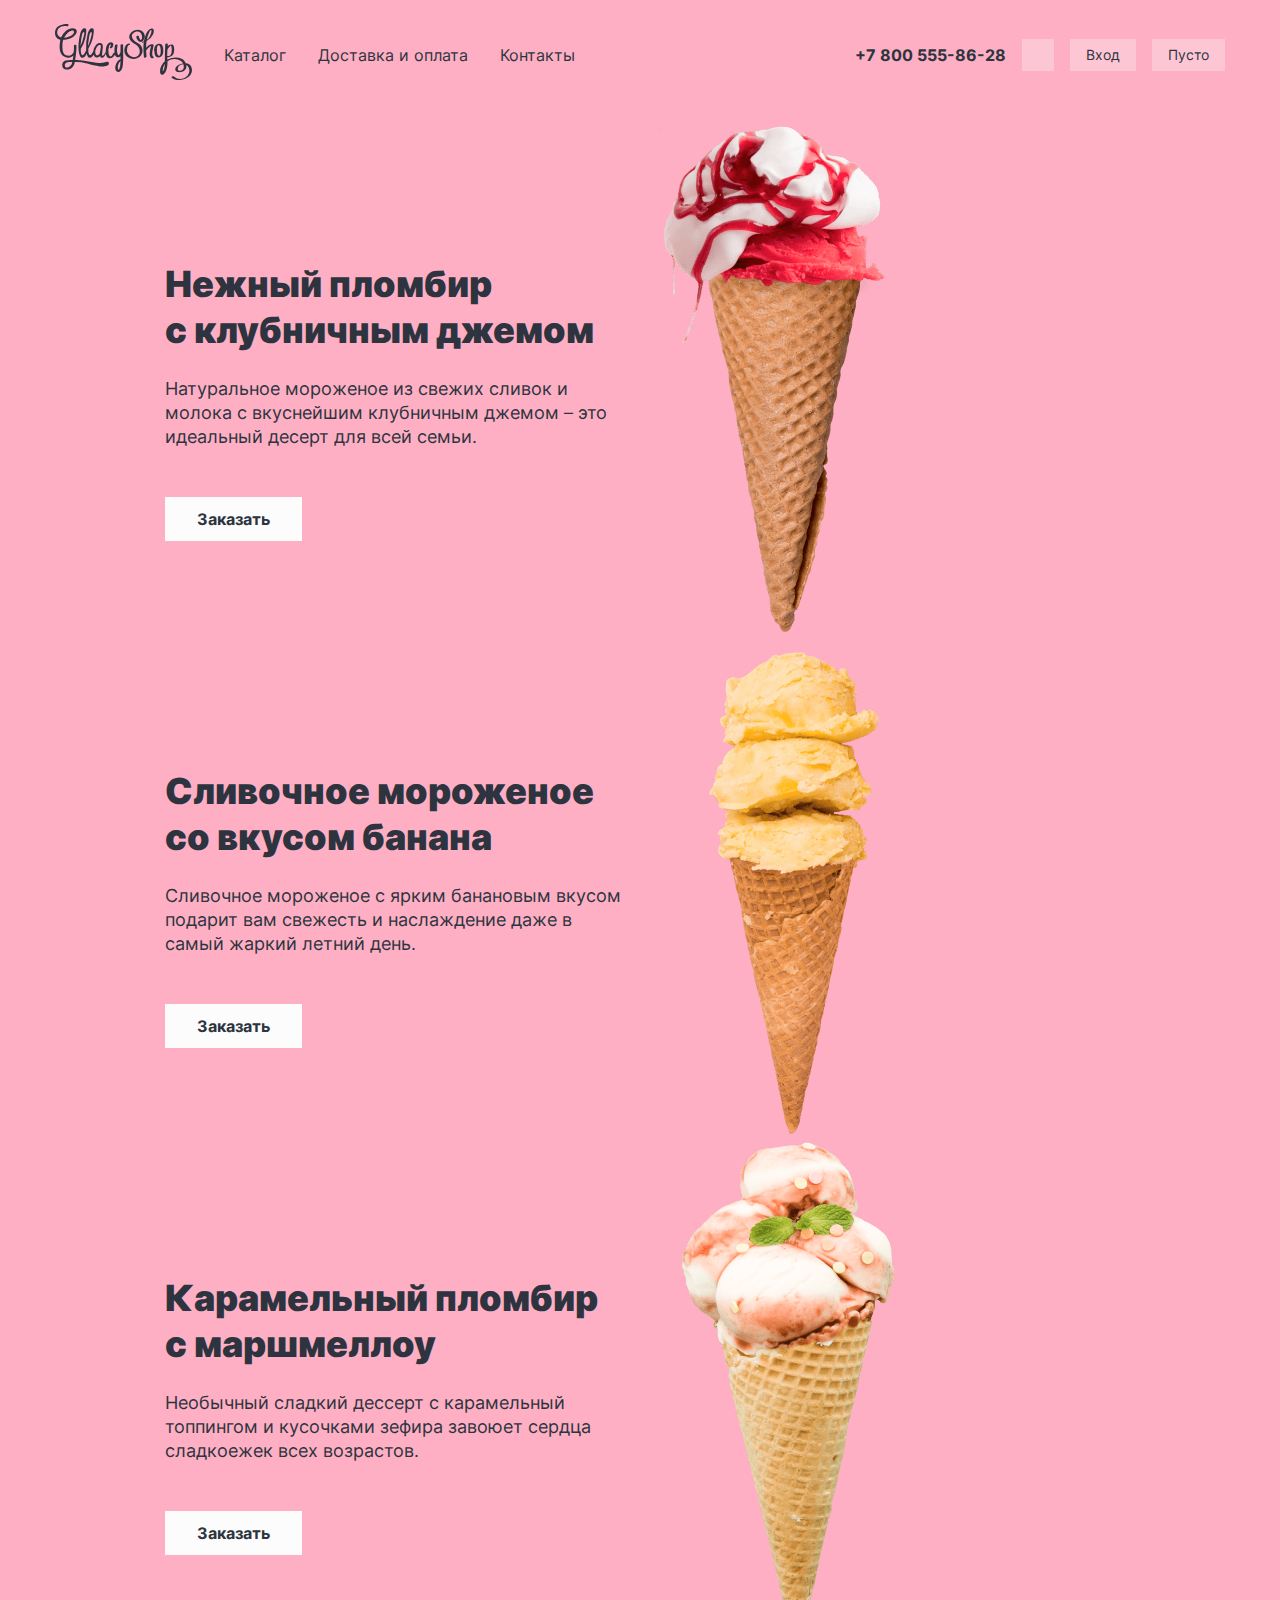
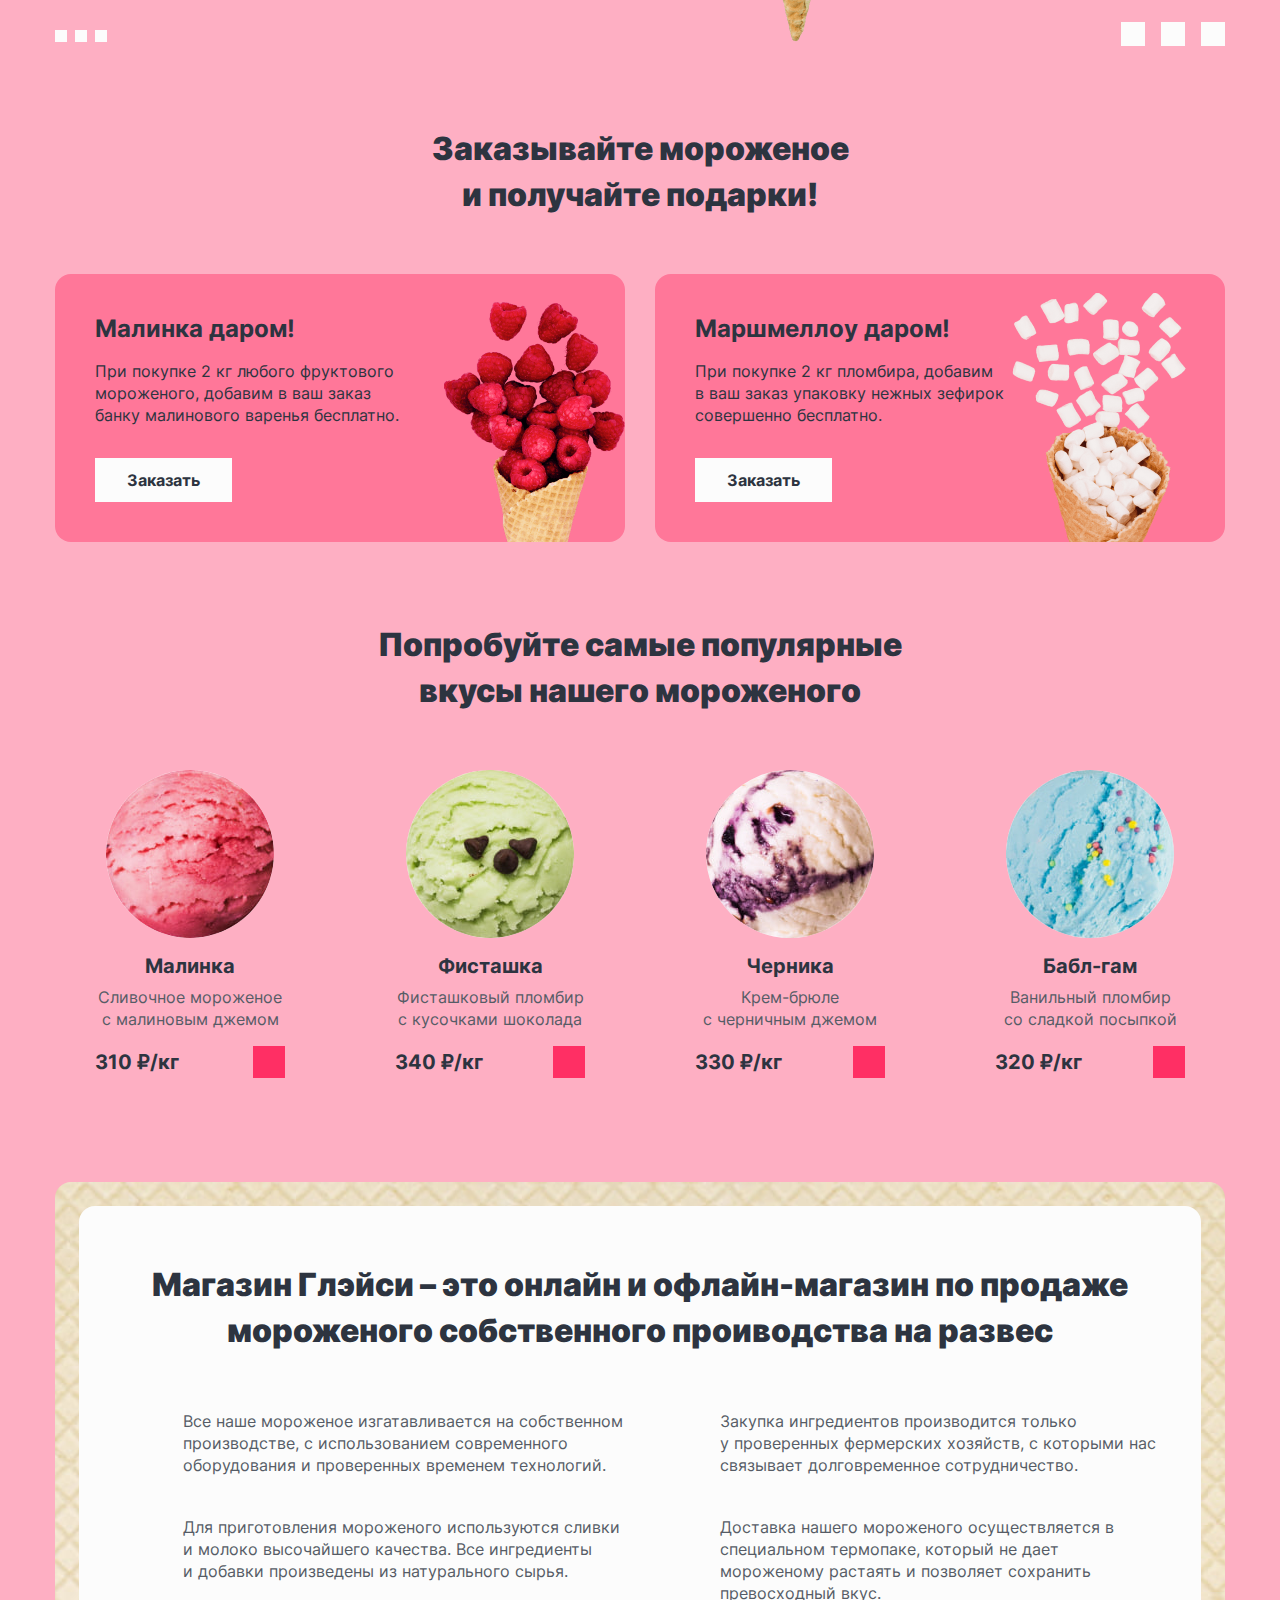
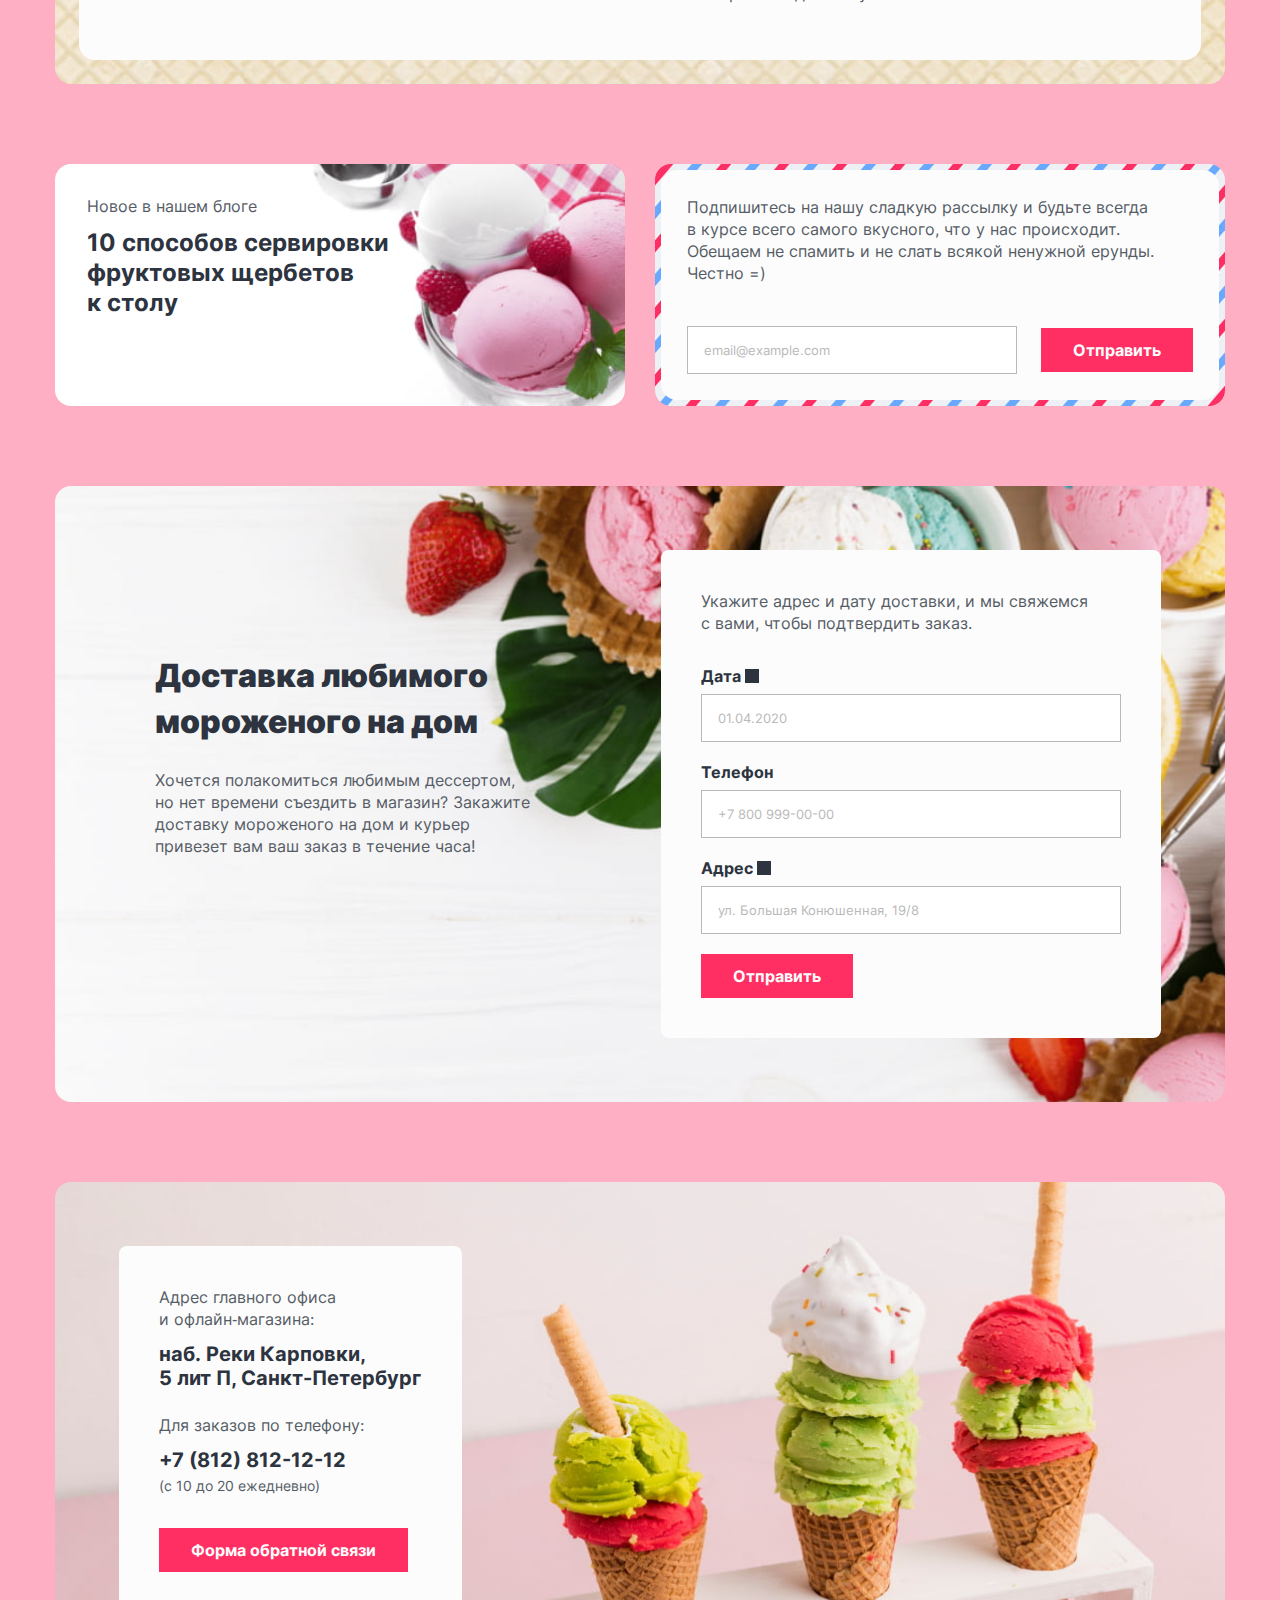
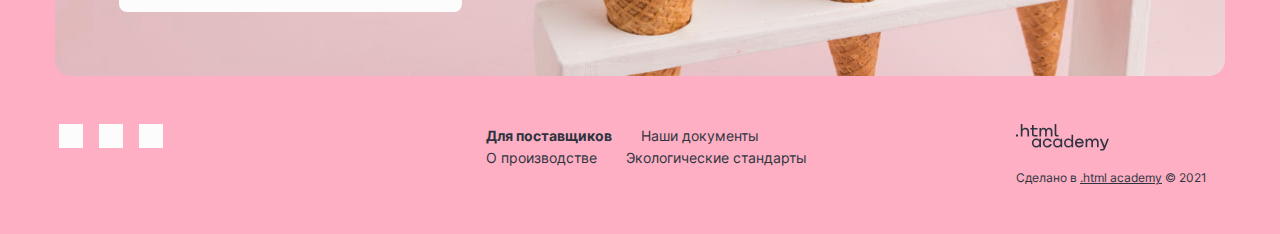
==== index.html @ fed72121 "Добавляет микросетки на флексах для страниц главной и каталога" ====
<!DOCTYPE html>
<html class="page" lang="ru">
  <head>
    <meta charset="utf-8">
    <title>HTML Academy: Глейси - онлайн и офлайн-магазин по продаже мороженого собственного проиводства на развес</title>
    <link rel="stylesheet" href="styles/style.css">
  </head>
  <body class="page-body page-body-pink">
    <header class="page-header container">
      <nav class="main-nav">
        <a class="logo">
          <img src="img/logo-main.svg" width="137" height="56" alt="Логотип Глейси.">
        </a>
        <ul class="main-menu">
          <li class="menu-item">
            <a href="catalog.html">Каталог</a>
          </li>
          <li class="menu-item">
            <a href="#">Доставка и оплата</a>
          </li>
          <li class="menu-item">
            <a href="#">Контакты</a>
          </li>
        </ul>
      </nav>
      <div class="user-menu">
        <a class="user-menu-item contact-phone" href="tel:+78005558628">+7 800 555-86-28</a>
        <div class="user-menu-item">
          <a class="header-button header-button-search" href="">
            <span class="visually-hidden">Открыть форму поиска</span>
          </a>
        </div>
        <div class="user-menu-item">
          <a class="header-button header-button-login" href="#">
            Вход
            <span class="visually-hidden"> в личный кабинет</span>
          </a>
        </div>
        <div class="user-menu-item">
          <a class="header-button header-button-cart" href="#">Пусто</a>
        </div>
      </div>
    </header>
    <main class="main-container container">
      <h1 class="visually-hidden">Магазин мороженого Глэйси - Главная страница</h1>
      <section class="slider">
        <h2 class="visually-hidden">Новинки мороженого</h2>
        <ul class="slider-list">
          <li class="slider-item active">
            <div class="slider-content">
              <h3 class="slider-title">Нежный пломбир с&nbsp;клубничным джемом</h3>
              <p class="slider-description">Натуральное мороженое из свежих сливок и молока с вкуснейшим клубничным джемом – это идеальный десерт для всей семьи.</p>
              <a href="#" class="button button-main">Заказать</a>
            </div>
            <img class="slider-image" src="img/slider/slider-1.png" width="306" height="507" alt="Пломбир с клубничным джемом.">
          </li>
          <li class="slider-item">
            <div class="slider-content">
              <h3 class="slider-title">Сливочное мороженое со вкусом банана</h3>
              <p class="slider-description">Сливочное мороженое с ярким банановым вкусом подарит вам свежесть и наслаждение даже в самый жаркий летний день.</p>
              <a href="#" class="button button-main">Заказать</a>
            </div>
            <img class="slider-image" src="img/slider/slider-2.png" width="306" height="507" alt="Сливочное мороженое со вкусом банана.">
          </li>
          <li class="slider-item">
            <div class="slider-content">
              <h3 class="slider-title">Карамельный пломбир с&nbsp;маршмеллоу</h3>
              <p class="slider-description">Необычный сладкий дессерт с карамельный топпингом и кусочками зефира завоюет сердца сладкоежек всех возрастов.</p>
              <a href="#" class="button button-main">Заказать</a>
            </div>
            <img class="slider-image" src="img/slider/slider-3.png" width="306" height="507" alt="Карамельный пломбир с маршмеллоу.">
          </li>
        </ul>
        <section class="social slider-social">
          <h2 class="visually-hidden">Подписывайтесь на наши социальные сети</h2>
          <ul class="social-list">
            <li class="social-item">
              <a class="social-link" href="https://vk.com/htmlacademy" rel="noopener nofollow" target="_blank">
                <span class="visually-hidden">Глейси во Вконтакте</span>
              </a>
            </li>
            <li class="social-item">
              <a class="social-link" href="https://www.facebook.com/htmlacademy" rel="noopener nofollow" target="_blank">
                <span class="visually-hidden">Глейси в Фейсбуке</span>
              </a>
            </li>
            <li class="social-item">
              <a class="social-link" href="https://www.instagram.com/htmlacademy/" rel="noopener nofollow" target="_blank">
                <span class="visually-hidden">Глейси в Инстаграм</span>
              </a>
            </li>
          </ul>
        </section>
        <ul class="toggler">
          <li class="toggler-item active">
            <button class="toggler-button">
              <span class="visually-hidden">Слайд 1</span>
            </button>
          </li>
          <li class="toggler-item">
            <button class="toggler-button">
              <span class="visually-hidden">Слайд 2</span>
            </button>
          </li>
          <li class="toggler-item">
            <button class="toggler-button">
              <span class="visually-hidden">Слайд 3</span>
            </button>
          </li>
        </ul>
      </section>
      <section class="promo">
        <h2 class="section-title promo-title">Заказывайте мороженое<br>и&nbsp;получайте подарки!</h2>
        <div class="promo-row">
          <article class="promo-card promo-card-rasberry">
            <h3 class="promo-card-title">Малинка даром!</h3>
            <div class="promo-card-text">
              <p>При покупке 2 кг любого фруктового мороженого, добавим в ваш заказ банку малинового варенья бесплатно.</p>
            </div>
            <a class="button button-main promo-card-button" href="#">Заказать</a>
          </article>
          <article class="promo-card promo-card-marshmallow">
            <h3 class="promo-card-title">Маршмеллоу даром!</h3>
            <div class="promo-card-text">
              <p>При покупке 2 кг пломбира, добавим в ваш заказ упаковку нежных зефирок совершенно бесплатно.</p>
            </div>
            <a class="button button-main promo-card-button" href="#">Заказать</a>
          </article>
        </div>
      </section>
      <section class="product">
        <h2 class="section-title product-title">Попробуйте самые популярные<br>вкусы нашего мороженого</h2>
        <div class="product-list">
          <article class="product-card">
            <a class="product-card-image-link" href="#">
              <img src="img/catalog/icecream-raspberries.jpg" width="168" height="168" alt="">
            </a>
            <h3 class="product-card-title">
              <a href="#">Малинка</a>
            </h3>
            <p class="product-card-text">Сливочное мороженое с&nbsp;малиновым джемом</p>
            <div class="product-card-action">
              <b class="product-card-price">310 ₽/кг</b>
              <a class="button-cart" href="#">
                <span class="visually-hidden">Добавить товар в корзину</span>
              </a>
            </div>
          </article>
          <article class="product-card">
            <a class="product-card-image-link" href="#">
              <img src="img/catalog/icecream-pistachio.jpg" width="168" height="168" alt="">
            </a>
            <h3 class="product-card-title">
              <a href="#">Фисташка</a>
            </h3>
            <p class="product-card-text">Фисташковый пломбир с&nbsp;кусочками шоколада</p>
            <div class="product-card-action">
              <b class="product-card-price">340 ₽/кг</b>
              <a class="button-cart" href="#">
                <span class="visually-hidden">Добавить товар в корзину</span>
              </a>
            </div>
          </article>
          <article class="product-card">
            <a class="product-card-image-link" href="#">
              <img src="img/catalog/icecream-blueberry.jpg" width="168" height="168" alt="">
            </a>
            <h3 class="product-card-title">
              <a href="#">Черника</a>
            </h3>
            <p class="product-card-text">Крем-брюле с&nbsp;черничным джемом</p>
            <div class="product-card-action">
              <b class="product-card-price">330 ₽/кг</b>
              <a class="button-cart" href="#">
                <span class="visually-hidden">Добавить товар в корзину</span>
              </a>
            </div>
          </article>
          <article class="product-card">
            <a class="product-card-image-link" href="#">
              <img src="img/catalog/icecream-bubblegum.jpg" width="168" height="168" alt="">
            </a>
            <h3 class="product-card-title">
              <a href="">Бабл-гам</a>
            </h3>
            <p class="product-card-text">Ванильный пломбир со&nbsp;сладкой посыпкой</p>
            <div class="product-card-action">
              <b class="product-card-price">320 ₽/кг</b>
              <a class="button-cart" href="#">
                <span class="visually-hidden">Добавить товар в корзину</span>
              </a>
            </div>
          </article>
        </div>
      </section>
      <section class="about">
        <div class="about-inner">
          <h2 class="section-title about-title">Магазин Глэйси – это онлайн и офлайн-магазин по продаже мороженого собственного проиводства на развес</h2>
          <ul class="about-list">
            <li class="about-item about-item-icecream">Все наше мороженое изгатавливается на собственном производстве, с использованием современного оборудования и&nbsp;проверенных временем технологий.</li>
            <li class="about-item about-item-cow">Закупка ингредиентов производится только у&nbsp;проверенных фермерских хозяйств, с&nbsp;которыми нас связывает долговременное сотрудничество.</li>
            <li class="about-item about-item-leaf">Для приготовления мороженого используются сливки и&nbsp;молоко высочайшего качества. Все ингредиенты и&nbsp;добавки произведены из&nbsp;натурального сырья.</li>
            <li class="about-item about-item-thermometer">Доставка нашего мороженого осуществляется в специальном термопаке, который не дает мороженому растаять и позволяет сохранить превосходный вкус.</li>
          </ul>
        </div>
      </section>
      <div class="section-row">
        <section class="blog-news">
          <h2 class="visually-hidden">Блог</h2>
          <article class="news-card">
            <h3 class="news-card-title">Новое в нашем блоге</h3>
            <a class="news-card-link" href="#">10 способов сервировки фруктовых щербетов к&nbsp;столу</a>
          </article>
        </section>
        <section class="subscribe">
          <div class="subscribe-inner">
            <h2 class="visually-hidden">Подписка на рассылку</h2>
            <p class="subscribe-description">Подпишитесь на&nbsp;нашу сладкую рассылку и&nbsp;будьте всегда в&nbsp;курсе всего самого вкусного, что у&nbsp;нас происходит. Обещаем не&nbsp;спамить и&nbsp;не&nbsp;слать всякой ненужной ерунды. Честно&nbsp;=)</p>
            <form class="subscribe-form" method="post" action="https://echo.htmlacademy.ru/">
              <label class="form-field subscribe-input">
                <span class="visually-hidden">Введите емейл</span>
                <input class="form-field-input" type="email" name="subscribe-email" placeholder="email@example.com" required>
              </label>
              <button class="button button-additional subscribe-submit" type="submit">Отправить</button>
            </form>
          </div>
        </section>
      </div>
      <section class="delivery">
        <div class="delivery-content">
          <h2 class="section-title delivery-title">Доставка любимого мороженого на дом</h2>
          <p class="delivery-description">Хочется полакомиться любимым дессертом, но нет времени съездить в магазин? Закажите доставку мороженого на дом и курьер привезет вам ваш заказ в течение часа!</p>
        </div>
        <div class="delivery-inner">
          <p class="delivery-description">Укажите адрес и&nbsp;дату доставки, и&nbsp;мы&nbsp;свяжемся с&nbsp;вами, чтобы подтвердить заказ.</p>
          <form class="delivery-form" method="post" action="https://echo.htmlacademy.ru/">
            <div class="form-field delivery-form-date">
              <div class="form-field-title">
                <label class="form-field-label" for="delivery-date">Дата</label>
                <button class="form-field-prompt" type="button">
                  <span class="visually-hidden">Посмотреть дополнительную информацию</span>
                </button>
              </div>
              <input class="form-field-input" type="text" id="delivery-date" name="delivery-date" placeholder="01.04.2020" required>
            </div>
            <div class="form-field delivery-form-phone">
              <div class="form-field-title">
                <label class="form-field-label" for="delivery-date">Телефон</label>
              </div>
              <input class="form-field-input" type="tel" id="delivery-phone" name="delivery-phone" placeholder="+7 800 999-00-00" required>
            </div>
            <div class="form-field delivery-form-address">
              <div class="form-field-title">
                <label class="form-field-label" for="delivery-date">Адрес</label>
                <button class="form-field-prompt" type="button">
                  <span class="visually-hidden">Посмотреть дополнительную информацию</span>
                </button>
              </div>
              <input class="form-field-input" type="text" id="delivery-address" name="delivery-address" placeholder="ул. Большая Конюшенная, 19/8" required>
            </div>
            <button class="button button-additional delivery-submit" type="submit">Отправить</button>
          </form>
        </div>
      </section>
      <section class="contacts">
        <h2 class="visually-hidden">Контакты</h2>
        <div class="contacts-card">
          <dl class="contacts-information">
            <dt>Адрес главного офиса и&nbsp;офлайн&#8209;магазина:</dt>
            <dd>наб.&nbsp;Реки Карповки, 5&nbsp;лит&nbsp;П, Санкт-Петербург</dd>
            <dt>Для заказов по телефону:</dt>
            <dd>
              <a class="contacts-phone-link" href="tel:+78128121212">+7&nbsp;(812)&nbsp;812-12-12</a>
              <span class="contacts-phone-description"><br>(с&nbsp;10 до&nbsp;20 ежедневно)</span>
            </dd>
          </dl>
          <button class="button button-additional" type="button">Форма обратной связи</button>
        </div>
      </section>
    </main>
    <footer class="main-footer container">
      <section class="social footer-social">
        <h2 class="visually-hidden">Подписывайтесь на наши социальные сети</h2>
        <ul class="social-list">
          <li class="social-item">
            <a class="social-link" href="https://vk.com/htmlacademy" rel="noopener nofollow" target="_blank">
              <span class="visually-hidden">Глейси во Вконтакте</span>
            </a>
          </li>
          <li class="social-item">
            <a class="social-link" href="https://www.facebook.com/htmlacademy" rel="noopener nofollow" target="_blank">
              <span class="visually-hidden">Глейси в Фейсбуке</span>
            </a>
          </li>
          <li class="social-item">
            <a class="social-link" href="https://www.instagram.com/htmlacademy/" rel="noopener nofollow" target="_blank">
              <span class="visually-hidden">Глейси в Инстаграм</span>
            </a>
          </li>
        </ul>
      </section>
      <div class="footer-links">
        <a class="footer-link footer-link-heart" href="#">Для поставщиков</a>
        <a class="footer-link" href="#">Наши документы</a>
        <a class="footer-link" href="#">О&nbsp;производстве</a>
        <a class="footer-link" href="#">Экологические стандарты</a>
      </div>
      <div class="creator">
        <a class="creator-logo" href="https://htmlacademy.ru/" rel="noopener nofollow" target="_blank">
          <img src="img/logo-htmlacademy.svg" width="93" height="27" alt="Логотип html academy.">
        </a>
        <p class="creator-text">Сделано в <a class="creator-link" href="https://htmlacademy.ru/" rel="noopener nofollow" target="_blank">.html academy</a> © 2021</p>
      </div>
    </footer>
  </body>
</html>
---- styles/style.css ----
@font-face {
  font-family: "Inter";
  font-style: normal;
  font-weight: 400;
  src: url("../fonts/inter-400.woff2") format("woff2");
  font-display: swap;
}

@font-face {
  font-family: "Inter";
  font-weight: 700;
  src: url("../fonts/inter-700.woff2") format("woff2");
  font-display: swap;
}

@font-face {
  font-family: "Inter";
  font-weight: 900;
  src: url("../fonts/inter-900.woff2") format("woff2");
  font-display: swap;
}

html {
  height: 100%;
  box-sizing: border-box;
}

html *,
html ::before,
html ::after {
  box-sizing: inherit;
}

img {
  max-width: 100%;
  height: auto;
}

.container {
  width: 1170px;
  margin: 0 auto;
}

.visually-hidden {
  position: absolute;
  width: 1px;
  height: 1px;
  margin: -1px;
  padding: 0;
  border: 0;
  clip: rect(0 0 0 0);
  overflow: hidden;
}

.page-body {
  min-height: 100%;
  margin: 0;
  display: flex;
  flex-direction: column;

  font-family: "Inter", "Arial", sans-serif;
  font-weight: 400;
  font-size: 16px;
  line-height: 22px;
  color: #565c66;
}

.page-body-pink {
  background-color: #feafc3;
}

.page-body-blue {
  background-color: #69a9ff;
}

.page-body-yellow {
  background-color: #fcc850;
}

.main-container {
  flex-grow: 1;
}

.button {
  padding: 12px 32px;
  border: none;

  font-family: inherit;
  font-weight: 700;
  font-size: 16px;
  line-height: 20px;
  text-decoration: none;
  text-align: center;

  cursor: pointer;
}

.button-main {
  min-height: 44px;
  padding: 12px 32px;

  color: #2d3440;

  background-color: #fcfcfc;
}

.button-additional {
  color: #fcfcfc;

  background-color: #ff2f64;
}

.button-transparent {
  font-size: 14px;
  color: #2d3440;
  background-color: rgba(252, 252, 252, 0.3);
}

.form-field {
  font-size: 16px;
  line-height: 20px;
  color: #2d3440;
}

.form-field-title {
  margin-bottom: 8px;
  display: flex;
  align-items: center;

  font-weight: 700;
  color: #2d3440;
}

.form-field-prompt {
  width: 14px;
  height: 14px;
  margin-left: 4px;
  border: none;
  background-color: #2d3440;
}

.form-field-input {
  width: 100%;
  height: 48px;
  padding: 14px 16px;
  border: 1px solid #b9b9b9;

  font-family: inherit;
  font-weight: 400;
  color: #2d3440;
}

.form-field-input::placeholder {
  color: #b9b9b9;
}

.page-header {
  min-height: 104px;
  padding: 24px 0;
  display: flex;
  justify-content: space-between;
}

.main-nav {
  min-width: 400px;
  margin-right: 20px;
  flex-grow: 1;
  display: flex;
  justify-content: flex-start;
  align-items: center;
}

.logo {
  margin-right: 16px;
}

.user-menu {
  width: 420px;
  display: flex;
  justify-content: flex-end;
  align-items: center;
}

.user-menu-item {
  margin-right: 16px;
}

.user-menu-item:last-child {
  margin-right: 0;
}

.contact-phone {
  font-weight: 700;
  font-size: 16px;
  line-height: 20px;
  color: #2d3440;
  text-decoration: none;
}

.header-button {
  display: block;
  min-width: 32px;
  min-height: 32px;
  padding: 6px 16px;

  font-size: 14px;
  line-height: 20px;
  color: #2d3440;
  text-decoration: none;

  background-color: rgba(252, 252, 252, 0.3);
}

.main-menu {
  margin: 0;
  padding: 0;
  display: flex;
  justify-content: flex-start;
  flex-wrap: wrap;

  list-style: none;
}

.main-menu a {
  display: block;
  padding: 8px 16px;

  color: #2d3440;
  text-decoration: none;
}

.slider {
  position: relative;

  margin-bottom: 80px;

  color: #2d3440;
}

.slider-item {
  display: flex;
  justify-content: flex-start;
  padding-left: 70px;
}

.slider-content {
  width: 470px;
  padding-top: 136px;
  display: flex;
  flex-direction: column;
  align-items: flex-start;
}

.slider-title {
  margin-top: 0;
  margin-bottom: 24px;

  font-weight: 900;
  font-size: 36px;
  line-height: 46px;
}

.slider-description {
  margin-top: 0;
  margin-bottom: 48px;

  font-size: 18px;
  line-height: 24px;
}

.toggler {
  position: absolute;
  left: 0;
  bottom: 0;

  padding: 0;
  margin: 0;
  display: flex;
  justify-content: flex-start;

  list-style: none;
}

.toggler-item {
  margin-right: 8px;
}

.toggler-button {
  width: 12px;
  height: 12px;
  border: none;

  background-color: #fcfcfc;
  cursor: pointer;
}

.social-list {
  margin: 0;
  padding: 0;
  display: flex;
  justify-content: flex-start;
  align-items: center;

  list-style: none;
}

.social-item {
  margin-right: 16px;
}

.social-item:last-child {
  margin-right: 0;
}

.social-link {
  display: block;
  min-width: 24px;
  min-height: 24px;

  background-color: #fcfcfc;
}

.footer-social {
  margin-left: 4px;
}

.slider-social {
  position: absolute;
  right: 0;
  bottom: 0;
}

.slider-social .social-list {
  justify-content: flex-end;
}

.section-title {
  margin-top: 0;
  margin-bottom: 56px;

  font-weight: 900;
  font-size: 32px;
  line-height: 46px;
  color: #2d3440;
}

.promo {
  margin-bottom: 50px;
}

.promo-title {
  text-align: center;
}

.promo-row {
  display: flex;
  justify-content: space-between;
  flex-wrap: wrap;
}

.promo-card {
  width: 570px;
  min-height: 268px;
  padding: 40px 220px 40px 40px;
  margin-right: 30px;
  margin-bottom: 30px;
  border-radius: 16px;
  display: flex;
  flex-direction: column;
  align-items: flex-start;

  color: #2d3440;

  background-color: #ff7799;
  background-position: bottom right;
  background-repeat: no-repeat;
}

.promo-card:nth-child(2n) {
  margin-right: 0;
}

.promo-card-title {
  margin-top: 0;
  margin-bottom: 16px;

  font-weight: 700;
  font-size: 24px;
  line-height: 30px;
}

.promo-card-text {
  margin-bottom: 32px;
}

.promo-card-text p {
  margin: 0;
}

.promo-card-rasberry {
  background-image: url("../img/bg-promo-raspberry.png");
}

.promo-card-marshmallow {
  background-image: url("../img/bg-promo-marshmallow.png");
}

.product {
  margin-bottom: 40px;
}

.product-title {
  text-align: center;
}

.product-list {
  display: flex;
  justify-content: flex-start;
  flex-wrap: wrap;
}

.product-card {
  width: 270px;
  min-height: 332px;
  padding: 0 40px 24px;
  margin-right: 30px;
  margin-bottom: 40px;
  display: flex;
  flex-direction: column;
  align-items: center;

  text-align: center;
}

.product-card:nth-child(4n) {
  margin-right: 0;
}

.product-card-image-link {
  display: block;
  width: 168px;
  height: 168px;
  margin-bottom: 16px;
  border-radius: 50%;
  overflow: hidden;
}

.product-card-image-link img {
  vertical-align: middle;
}

.product-card-title {
  margin-top: 0;
  margin-bottom: 8px;

  font-weight: 700;
  font-size: 20px;
  line-height: 24px;
  color: #2d3440;
}

.product-card-title a {
  color: inherit;
  text-decoration: none;
}

.product-card-text {
  margin-top: 0;
  margin-bottom: 16px;
}

.product-card-action {
  width: 100%;
  display: flex;
  justify-content: space-between;
  align-items: center;
}

.product-card-price {
  font-size: 20px;
  line-height: 24px;
  text-align: left;
  color: #2d3440;
}

.button-cart {
  width: 32px;
  height: 32px;
  margin-left: 10px;

  color: #fcfcfc;
  background-color: #ff2f64;
}

.about {
  min-height: 480px;
  padding: 24px;
  margin-bottom: 80px;
  border-radius: 16px;

  background-color: #ecdfc3;
  background-image: url("../img/bg-waffle.jpg");
  background-position: center;
  background-repeat: no-repeat;
  background-size: cover;
}

.about-title {
  margin-top: 0;
  margin-bottom: 56px;

  text-align: center;
}

.about-inner {
  padding: 56px 40px;
  border-radius: inherit;

  background-color: #fcfcfc;
}

.about-list {
  display: flex;
  flex-wrap: wrap;
  margin: 0;
  padding: 0;

  list-style: none;
}

.about-item {
  width: 505px;
  padding-left: 64px;
  margin-right: 32px;
  margin-bottom: 40px;
}

.about-item:nth-child(2n) {
  margin-right: 0;
}

.about-item:last-child,
.about-item:nth-last-child(2) {
  margin-bottom: 0;
}

.section-row {
  margin-bottom: 50px;

  display: flex;
  justify-content: space-between;
  flex-wrap: wrap;
}

.blog-news {
  width: 570px;
  min-height: 216px;
  margin-bottom: 30px;
  display: flex;
  flex-direction: column;
}

.news-card {
  width: 100%;
  flex-grow: 1;
  padding: 32px 235px 32px 32px;
  border-radius: 16px;

  background-color: #fcfcfc;
  background-image: url("../img/bg-blog.jpg");
  background-position: center;
  background-repeat: no-repeat;
  background-size: cover;
}

.news-card-title {
  margin-top: 0;
  margin-bottom: 12px;

  font-weight: 400;
  font-size: 16px;
  line-height: 20px;
}

.news-card-link {
  font-weight: 700;
  font-size: 24px;
  line-height: 30px;
  color: #2d3440;
  text-decoration: none;
}

.subscribe {
  width: 570px;
  min-height: 216px;
  padding: 6px;
  margin-bottom: 30px;
  border-radius: 16px;

  background-image: url("../img/bg-subscrube.jpg");
  background-position: top left;
  background-repeat: repeat;
  background-size: 58px 67px;
}

.subscribe-inner {
  height: 100%;
  padding: 26px;
  border-radius: inherit;

  background-color: #fcfcfc;
}

.subscribe-description {
  margin-top: 0;
  margin-bottom: 42px;
}

.subscribe-form {
  display: flex;
  justify-content: flex-start;
  align-items: center;
}

.subscribe-input {
  margin-right: 24px;
  flex-grow: 1;
}

.subscribe-submit {
  min-width: 152px;
}

.delivery {
  padding: 64px 64px 64px 100px;
  margin-bottom: 80px;
  display: flex;
  justify-content: space-between;
  align-items: stretch;
  border-radius: 16px;

  background-image: url("../img/bg-delivery.jpg");
  background-position: center center;
  background-repeat: no-repeat;
  background-size: cover;
}

.delivery-content {
  width: 375px;
  padding-top: 103px;
}

.delivery-inner {
  width: 500px;
  padding: 40px;
  border-radius: 8px;

  background-color: #fcfcfc;
}

.delivery-title {
  margin-top: 0;
  margin-bottom: 24px;
}

.delivery-description {
  margin-top: 0;
  margin-bottom: 32px;
}

.delivery-form .form-field {
  margin-bottom: 20px;
}

.contacts {
  padding: 64px;
  display: flex;
  flex-direction: column;
  justify-content: flex-start;
  align-items: flex-start;
  border-radius: 16px;

  background-image: url("../img/bg-contacts.jpg");
  background-position: center center;
  background-repeat: no-repeat;
  background-size: cover;
}

.contacts-card {
  width: 343px;
  padding: 40px;
  border-radius: 8px;

  background-color: #fcfcfc;
}

.contacts-information {
  margin-top: 0;
  margin-bottom: 32px;
}

.contacts-information dt {
  display: block;
  margin-bottom: 12px;
}

.contacts-information dd {
  display: block;
  margin-left: 0;
  margin-bottom: 24px;

  font-weight: 700;
  font-size: 20px;
  line-height: 24px;
  color: #2d3440;
  text-decoration: none;
}

.contacts-information dd:last-of-type {
  margin-bottom: 0;
}

.contacts-phone-link {
  color: inherit;
  text-decoration: none;
}

.contacts-phone-description {
  font-weight: 400;
  font-size: 14px;
  line-height: 20px;
  color: #565c66;
}

.social-link {
  color: #fcfcfc;
}

.main-footer {
  min-height: 153px;
  padding-top: 48px;
  padding-bottom: 48px;
  display: flex;
  justify-content: flex-start;
  align-items: flex-start;
}

.footer-social {
  width: 195px;
  margin-left: 4px;
  margin-right: 208px;
}

.footer-links {
  width: 360px;
}

.creator {
  width: 195px;
  margin-left: auto;
  margin-right: 14px;
}

.footer-link {
  padding-left: 24px;

  font-size: 14px;
  line-height: 20px;
  color: inherit;
  text-decoration: none;
  color: #2d3440;
}

.footer-link-heart {
  font-weight: 700;
}

.creator {
  color: #2d3440;
}

.creator-logo {
  display: block;
  margin-bottom: 14px;
}

.creator-text {
  margin: 0;

  font-size: 12px;
  line-height: 16px;
}

.creator-link {
  color: inherit;
}

.main-header {
  padding: 32px 0 40px;
}

.breadcrumbs-list {
  width: 300px;
  padding: 0;
  margin: 0;
  margin-bottom: 16px;
  display: flex;
  justify-content: flex-start;

  list-style: none;
}

.breadcrumbs-item {
  padding-right: 28px;
}

.breadcrumbs-item:last-child {
  padding-right: 0;
}

.breadcrumbs-link {
  font-weight: 700;
  font-size: 14px;
  line-height: 20px;
  color: #2d3440;
}

.breadcrumbs-link[aria-current="page"] {
  text-decoration: none;
}

.page-title {
  margin: 0;
}

.filter-form {
  display: flex;
  flex-wrap: wrap;
  align-items: flex-start;

  margin-bottom: 32px;
}

.select-field {
  font-family: inherit;
}

.filter-group {
  padding: 0;
  margin-left: 0;
  margin-right: 24px;
  margin-bottom: 16px;
  border: none;
}

.filter-group-caption {
  display: block;
  padding-left: 16px;
  margin-bottom: 8px;
  padding-right: 0;
}

.filter-group-caption,
.radio-button-label,
.checkbox-label {
  font-size: 14px;
  line-height: 20px;
  color: #2d3440;
}

.filter-group-inner {
  min-height: 36px;
  padding: 7px 16px;
  align-items: center;
  display: flex;

  background-color: rgba(252, 252, 252, 0.3);
}

.select-input {
  min-width: 196px;
}

.field-range-input {
  width: 25px;
  border: none;
  background: none;
  appearance: none;
}

.field-range-input::-webkit-outer-spin-button,
.field-range-input::-webkit-inner-spin-button {
	display: none;
}

.range-input {
  min-width: 196px;
}

.radio-button,
.checkbox {
  margin-right: 16px;
}

.radio-button:last-child,
.checkbox:last-child {
  margin-right: 0;
}

.radio-button-input,
.checkbox-input {
  display: none;
}

.radio-button-label,
.checkbox-label {
  padding-left: 24px;
}

.filter-submit {
  min-width: 187px;
  height: 36px;
  padding: 8px 32px;
  margin-bottom: 16px;
  align-self: flex-end;

  line-height: 20px;
}

.catalog {
  margin-bottom: 81px;
}

.catalog-list {
  margin-bottom: 17px;
}

.catalog-actions {
  display: flex;
  align-items: center;
}

.catalog-show-more {
  margin-left: 496px;
}

.pagination {
  padding: 0;
  margin: 0;
  margin-left: auto;
  display: flex;
  justify-content: flex-end;
  align-items: center;
  flex-wrap: wrap;

  list-style: none;
}

.pagination-link {
  display: block;
  min-width: 24px;
  height: 24px;
  padding: 2px 8px;
  color: #2d3440;
  text-decoration: none;
}

.pagination-link:hover {
  box-shadow:  0 0 0 1px #fcfcfc inset;
  background-color: rgba(252, 252, 252, 0.3);
}

.pagination-link:active,
.pagination-link:focus {
  box-shadow:  0 0 0 1px #2d3440 inset;
  background-color: rgba(252, 252, 252, 0.3);
}

.pagination-link-start {
  margin-right: 12px;
}

.pagination-link-end {
  margin-left: 12px;
}

.pagination-link[aria-current="page"] {
  background-color: #fcfcfc;
}

.pagination-link-disable {
  opacity: 0.2;
  pointer-events: none;
}
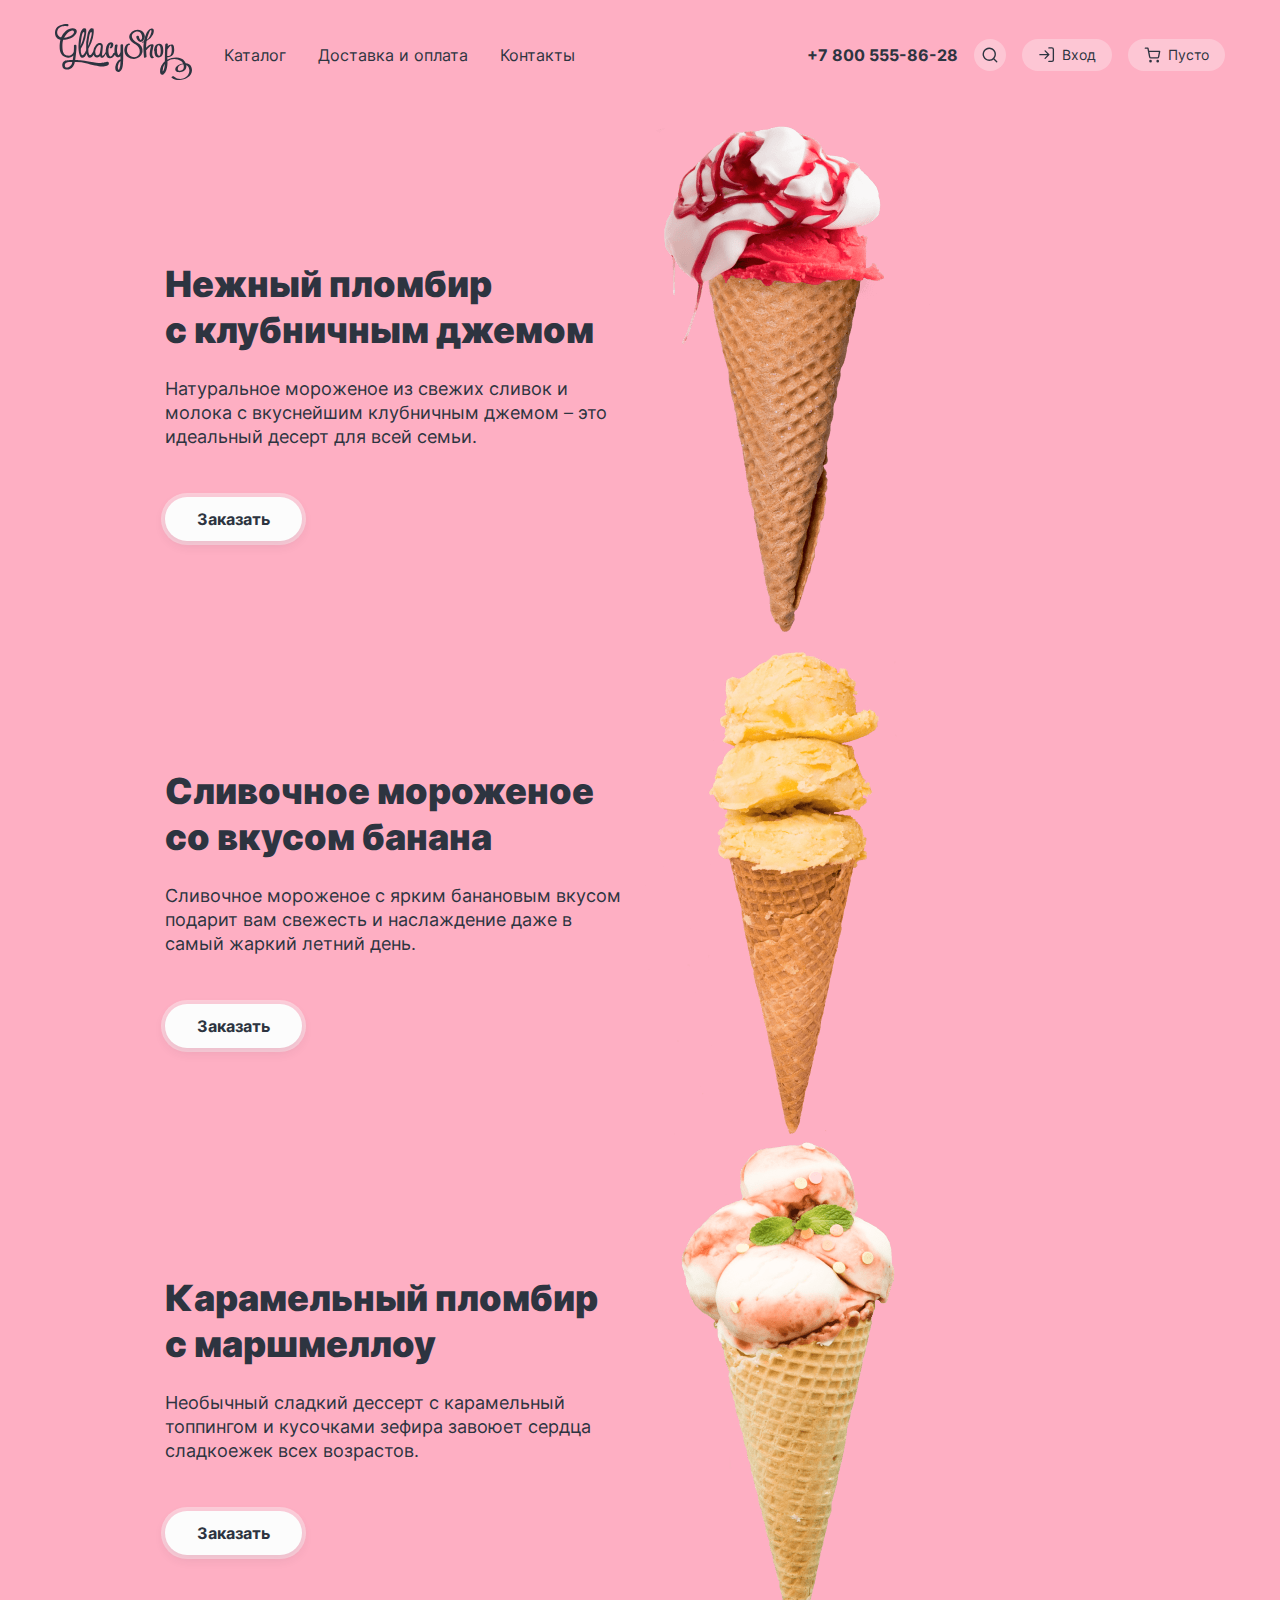
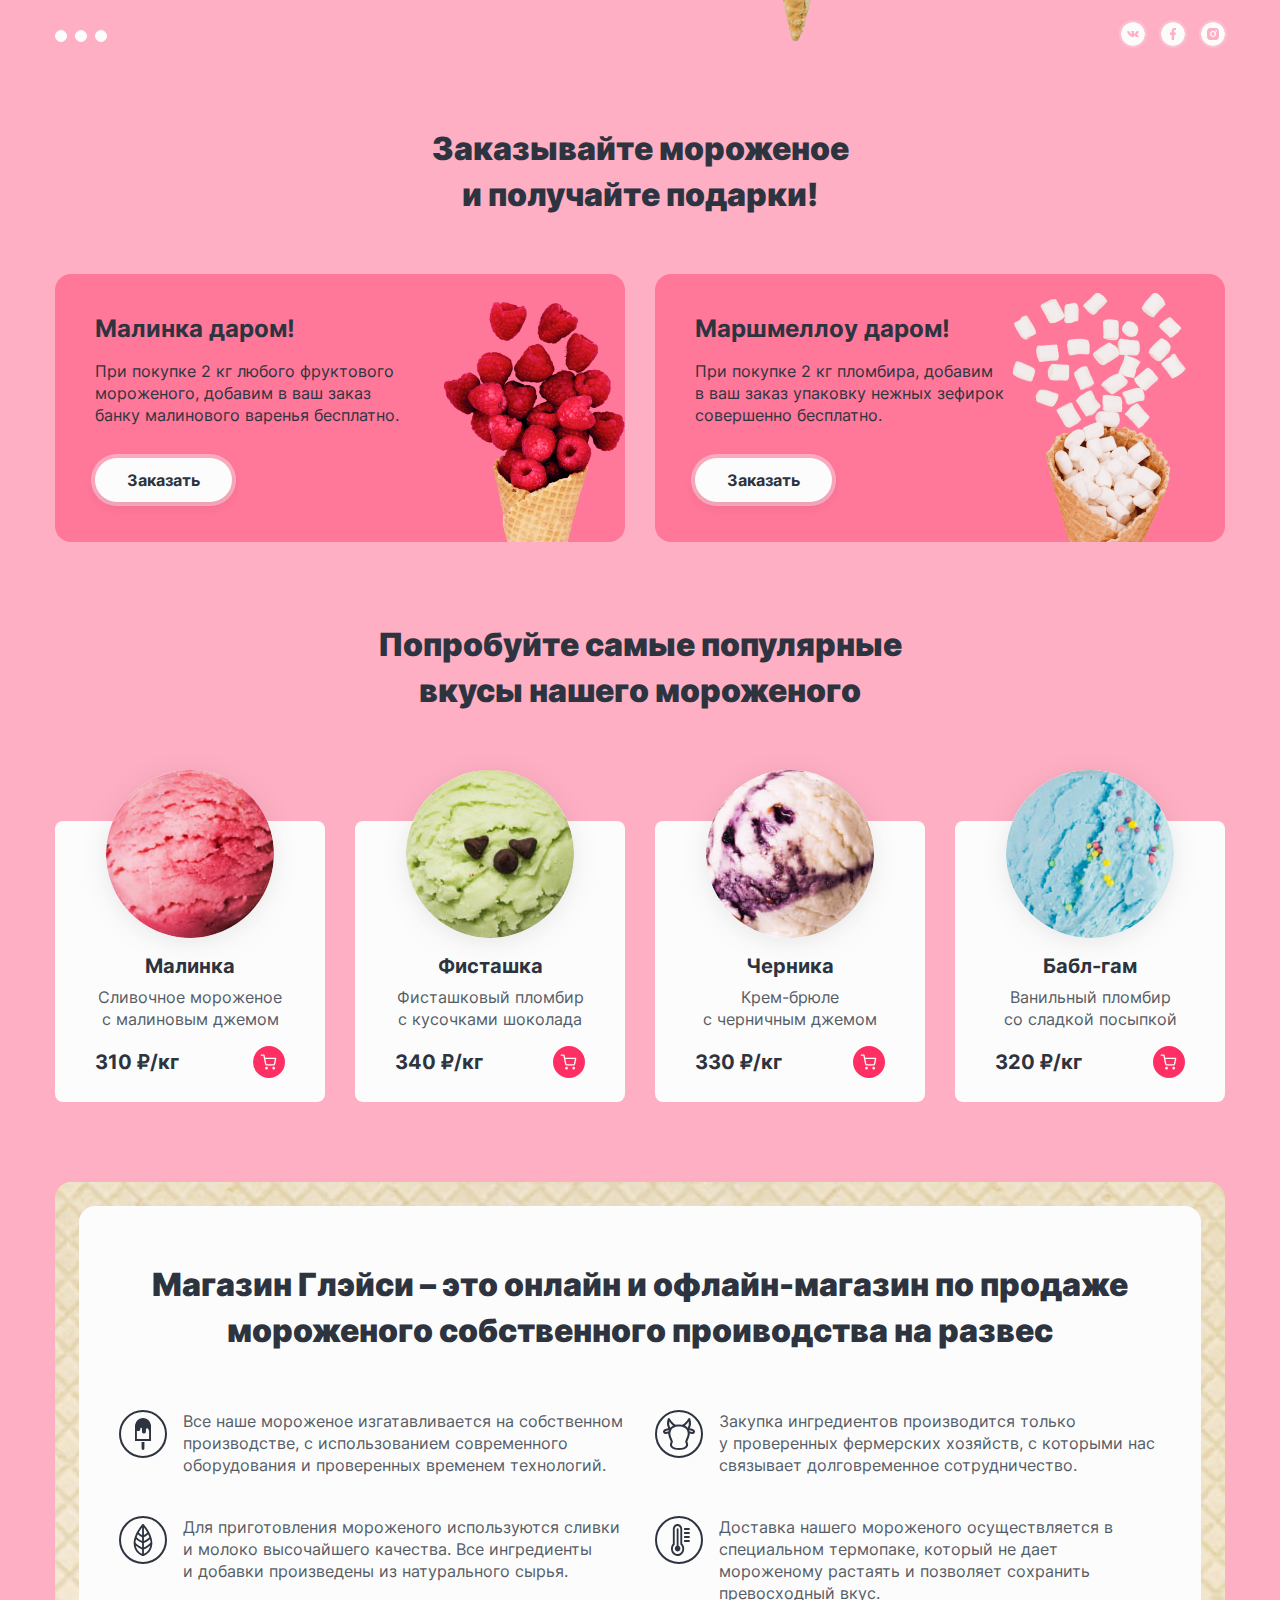
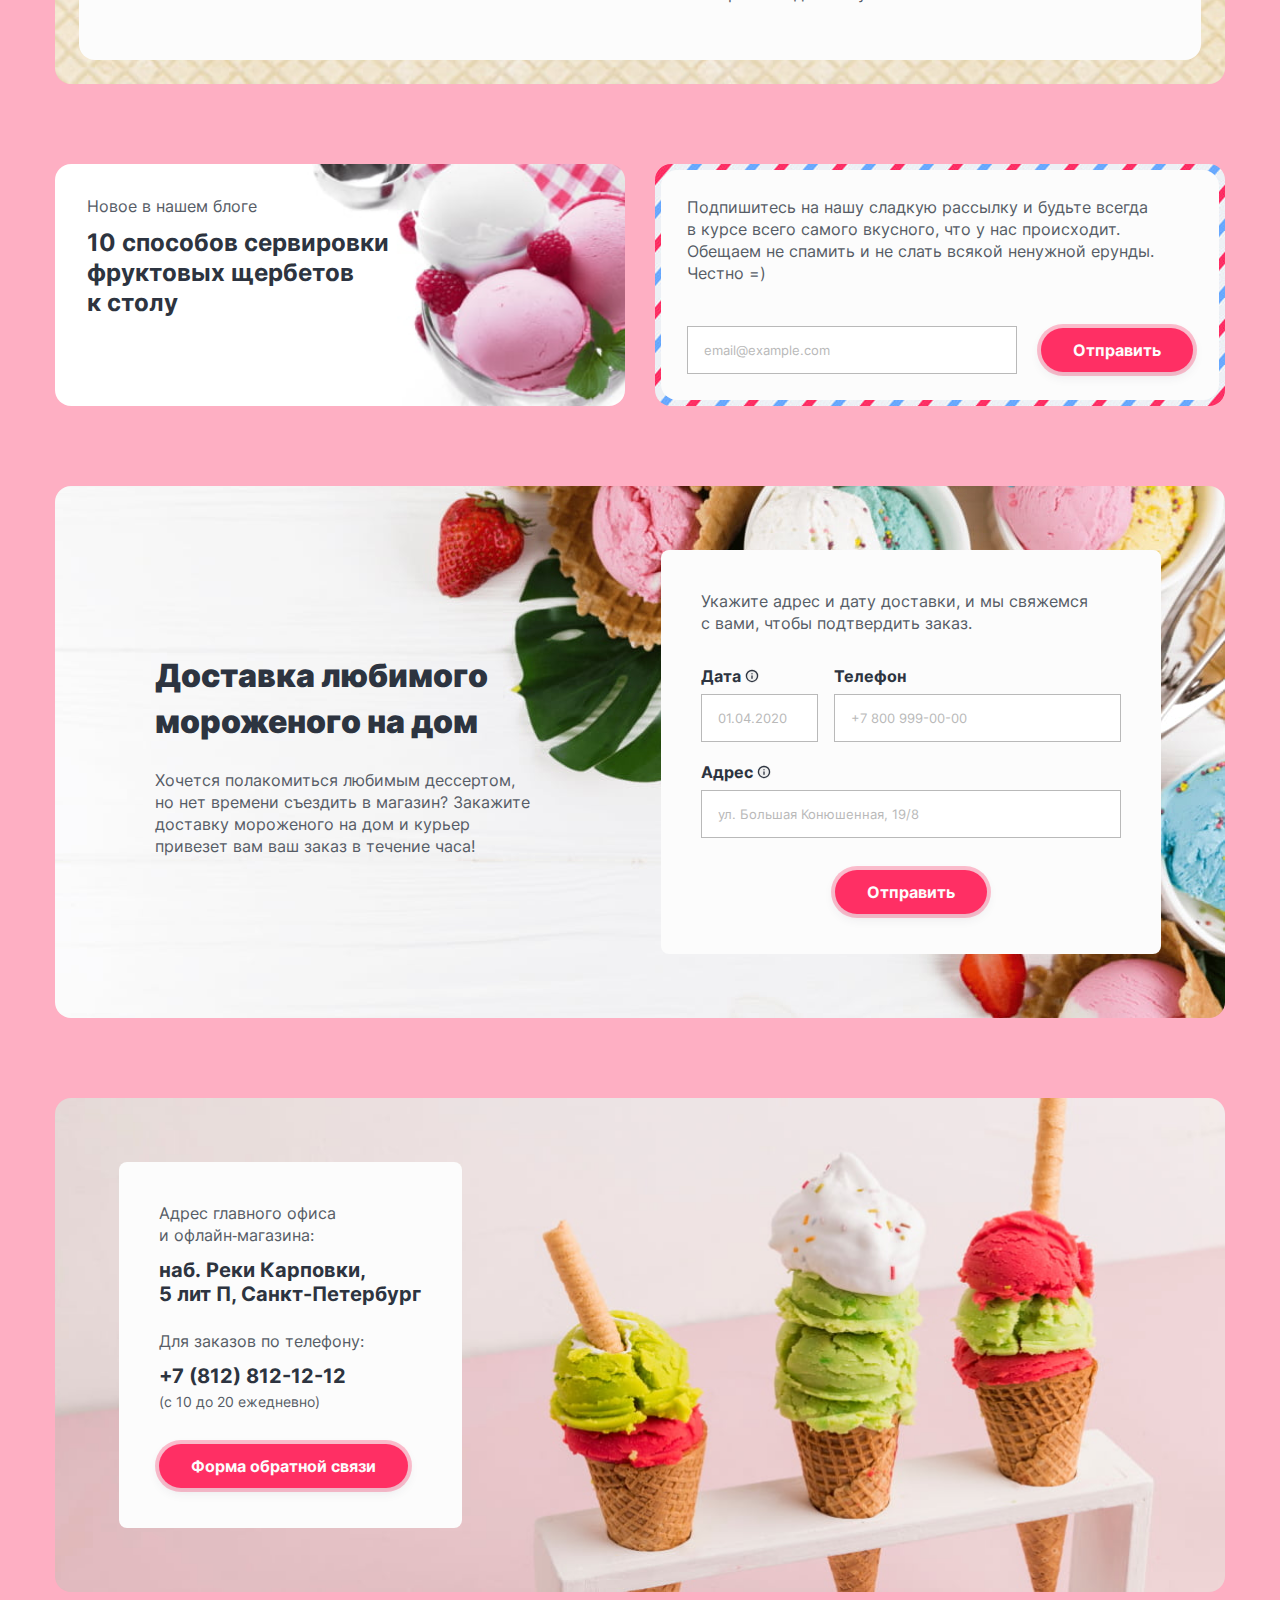
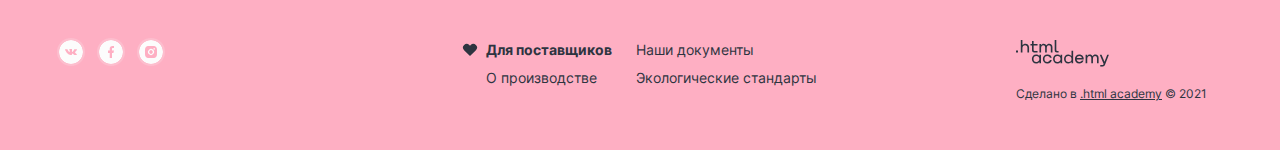
==== commit 4f3af2a0: "Добавляет стили для декоративных элементов главной страницы" ====
--- a/index.html
+++ b/index.html
@@ -13,13 +13,13 @@
         </a>
         <ul class="main-menu">
           <li class="menu-item">
-            <a href="catalog.html">Каталог</a>
+            <a class="menu-link" href="catalog.html">Каталог</a>
           </li>
           <li class="menu-item">
-            <a href="#">Доставка и оплата</a>
+            <a class="menu-link" href="#">Доставка и оплата</a>
           </li>
           <li class="menu-item">
-            <a href="#">Контакты</a>
+            <a class="menu-link" href="#">Контакты</a>
           </li>
         </ul>
       </nav>
@@ -27,17 +27,28 @@
         <a class="user-menu-item contact-phone" href="tel:+78005558628">+7 800 555-86-28</a>
         <div class="user-menu-item">
           <a class="header-button header-button-search" href="">
+            <svg aria-hidden="true" focusable="false" width="18" height="18" xmlns="http://www.w3.org/2000/svg">
+              <path fill-rule="evenodd" d="M2.91 8.25a5.33 5.33 0 1 1 10.67 0 5.33 5.33 0 0 1-10.67 0Zm9.56 5.16a6.67 6.67 0 1 1 .94-.94l2.8 2.8a.67.67 0 0 1-.94.95l-2.8-2.81Z" clip-rule="evenodd"/>
+            </svg>
             <span class="visually-hidden">Открыть форму поиска</span>
           </a>
         </div>
         <div class="user-menu-item">
           <a class="header-button header-button-login" href="#">
+            <svg class="header-icon-login" aria-hidden="true" focusable="false" width="18" height="18" xmlns="http://www.w3.org/2000/svg">
+              <path d="M10.208 1.875c0-.368.299-.667.667-.667h3a2.167 2.167 0 0 1 2.167 2.167v10.5a2.167 2.167 0 0 1-2.167 2.167h-3a.667.667 0 0 1 0-1.334h3a.833.833 0 0 0 .833-.833v-10.5a.833.833 0 0 0-.833-.833h-3a.667.667 0 0 1-.667-.667ZM6.654 4.404c.26-.26.682-.26.942 0l3.746 3.745a.664.664 0 0 1 0 .952l-3.746 3.746a.667.667 0 0 1-.942-.943l2.612-2.612H1.875a.667.667 0 0 1 0-1.333h7.39l-2.61-2.613a.667.667 0 0 1 0-.943Z"/>
+            </svg>
             Вход
             <span class="visually-hidden"> в личный кабинет</span>
           </a>
         </div>
         <div class="user-menu-item">
-          <a class="header-button header-button-cart" href="#">Пусто</a>
+          <a class="header-button header-button-cart" href="#">
+            <svg class="header-icon-cart" aria-hidden="true" focusable="false" width="18" height="18" xmlns="http://www.w3.org/2000/svg">
+              <path d="M1.312 1.49a.667.667 0 0 0 0 1.333h2.061l.54 2.696a.659.659 0 0 0 .011.056l1.089 5.44a1.97 1.97 0 0 0 1.963 1.586h6.325a1.97 1.97 0 0 0 1.963-1.587l.001-.005 1.043-5.469a.667.667 0 0 0-.655-.791H5.12l-.545-2.724a.667.667 0 0 0-.654-.535H1.312Zm5.009 9.264-.935-4.672h9.462l-.892 4.675a.637.637 0 0 1-.636.51H6.957a.637.637 0 0 1-.637-.512v-.001Zm-1.11 4.44a1.318 1.318 0 1 1 2.635 0 1.318 1.318 0 0 1-2.636 0Zm7.17 0a1.318 1.318 0 1 1 2.635 0 1.318 1.318 0 0 1-2.636 0Z"/>
+            </svg>
+            Пусто
+          </a>
         </div>
       </div>
     </header>
@@ -75,17 +86,17 @@
           <h2 class="visually-hidden">Подписывайтесь на наши социальные сети</h2>
           <ul class="social-list">
             <li class="social-item">
-              <a class="social-link" href="https://vk.com/htmlacademy" rel="noopener nofollow" target="_blank">
+              <a class="social-link social-link-vk" href="https://vk.com/htmlacademy" rel="noopener nofollow" target="_blank">
                 <span class="visually-hidden">Глейси во Вконтакте</span>
               </a>
             </li>
             <li class="social-item">
-              <a class="social-link" href="https://www.facebook.com/htmlacademy" rel="noopener nofollow" target="_blank">
+              <a class="social-link social-link-facebook" href="https://www.facebook.com/htmlacademy" rel="noopener nofollow" target="_blank">
                 <span class="visually-hidden">Глейси в Фейсбуке</span>
               </a>
             </li>
             <li class="social-item">
-              <a class="social-link" href="https://www.instagram.com/htmlacademy/" rel="noopener nofollow" target="_blank">
+              <a class="social-link social-link-instagram" href="https://www.instagram.com/htmlacademy/" rel="noopener nofollow" target="_blank">
                 <span class="visually-hidden">Глейси в Инстаграм</span>
               </a>
             </li>
@@ -142,6 +153,9 @@
             <div class="product-card-action">
               <b class="product-card-price">310 ₽/кг</b>
               <a class="button-cart" href="#">
+                <svg class="button-cart-icon" aria-hidden="true" focusable="false" width="18" height="18" xmlns="http://www.w3.org/2000/svg">
+                  <path d="M1.312 1.49a.667.667 0 0 0 0 1.333h2.061l.54 2.696a.659.659 0 0 0 .011.056l1.089 5.44a1.97 1.97 0 0 0 1.963 1.586h6.325a1.97 1.97 0 0 0 1.963-1.587l.001-.005 1.043-5.469a.667.667 0 0 0-.655-.791H5.12l-.545-2.724a.667.667 0 0 0-.654-.535H1.312Zm5.009 9.264-.935-4.672h9.462l-.892 4.675a.637.637 0 0 1-.636.51H6.957a.637.637 0 0 1-.637-.512v-.001Zm-1.11 4.44a1.318 1.318 0 1 1 2.635 0 1.318 1.318 0 0 1-2.636 0Zm7.17 0a1.318 1.318 0 1 1 2.635 0 1.318 1.318 0 0 1-2.636 0Z"/>
+                </svg>
                 <span class="visually-hidden">Добавить товар в корзину</span>
               </a>
             </div>
@@ -157,6 +171,9 @@
             <div class="product-card-action">
               <b class="product-card-price">340 ₽/кг</b>
               <a class="button-cart" href="#">
+                <svg class="button-cart-icon" aria-hidden="true" focusable="false" width="18" height="18" xmlns="http://www.w3.org/2000/svg">
+                  <path d="M1.312 1.49a.667.667 0 0 0 0 1.333h2.061l.54 2.696a.659.659 0 0 0 .011.056l1.089 5.44a1.97 1.97 0 0 0 1.963 1.586h6.325a1.97 1.97 0 0 0 1.963-1.587l.001-.005 1.043-5.469a.667.667 0 0 0-.655-.791H5.12l-.545-2.724a.667.667 0 0 0-.654-.535H1.312Zm5.009 9.264-.935-4.672h9.462l-.892 4.675a.637.637 0 0 1-.636.51H6.957a.637.637 0 0 1-.637-.512v-.001Zm-1.11 4.44a1.318 1.318 0 1 1 2.635 0 1.318 1.318 0 0 1-2.636 0Zm7.17 0a1.318 1.318 0 1 1 2.635 0 1.318 1.318 0 0 1-2.636 0Z"/>
+                </svg>
                 <span class="visually-hidden">Добавить товар в корзину</span>
               </a>
             </div>
@@ -172,6 +189,9 @@
             <div class="product-card-action">
               <b class="product-card-price">330 ₽/кг</b>
               <a class="button-cart" href="#">
+                <svg class="button-cart-icon" aria-hidden="true" focusable="false" width="18" height="18" xmlns="http://www.w3.org/2000/svg">
+                  <path d="M1.312 1.49a.667.667 0 0 0 0 1.333h2.061l.54 2.696a.659.659 0 0 0 .011.056l1.089 5.44a1.97 1.97 0 0 0 1.963 1.586h6.325a1.97 1.97 0 0 0 1.963-1.587l.001-.005 1.043-5.469a.667.667 0 0 0-.655-.791H5.12l-.545-2.724a.667.667 0 0 0-.654-.535H1.312Zm5.009 9.264-.935-4.672h9.462l-.892 4.675a.637.637 0 0 1-.636.51H6.957a.637.637 0 0 1-.637-.512v-.001Zm-1.11 4.44a1.318 1.318 0 1 1 2.635 0 1.318 1.318 0 0 1-2.636 0Zm7.17 0a1.318 1.318 0 1 1 2.635 0 1.318 1.318 0 0 1-2.636 0Z"/>
+                </svg>
                 <span class="visually-hidden">Добавить товар в корзину</span>
               </a>
             </div>
@@ -187,6 +207,9 @@
             <div class="product-card-action">
               <b class="product-card-price">320 ₽/кг</b>
               <a class="button-cart" href="#">
+                <svg class="button-cart-icon" aria-hidden="true" focusable="false" width="18" height="18" xmlns="http://www.w3.org/2000/svg">
+                  <path d="M1.312 1.49a.667.667 0 0 0 0 1.333h2.061l.54 2.696a.659.659 0 0 0 .011.056l1.089 5.44a1.97 1.97 0 0 0 1.963 1.586h6.325a1.97 1.97 0 0 0 1.963-1.587l.001-.005 1.043-5.469a.667.667 0 0 0-.655-.791H5.12l-.545-2.724a.667.667 0 0 0-.654-.535H1.312Zm5.009 9.264-.935-4.672h9.462l-.892 4.675a.637.637 0 0 1-.636.51H6.957a.637.637 0 0 1-.637-.512v-.001Zm-1.11 4.44a1.318 1.318 0 1 1 2.635 0 1.318 1.318 0 0 1-2.636 0Zm7.17 0a1.318 1.318 0 1 1 2.635 0 1.318 1.318 0 0 1-2.636 0Z"/>
+                </svg>
                 <span class="visually-hidden">Добавить товар в корзину</span>
               </a>
             </div>
@@ -237,7 +260,10 @@
             <div class="form-field delivery-form-date">
               <div class="form-field-title">
                 <label class="form-field-label" for="delivery-date">Дата</label>
-                <button class="form-field-prompt" type="button">
+                <button class="prompt-button form-field-prompt" type="button">
+                  <svg class="prompt-button-icon" xmlns="http://www.w3.org/2000/svg" width="14" height="14">
+                    <path d="M7 2.125a4.875 4.875 0 1 0 0 9.75 4.875 4.875 0 0 0 0-9.75ZM.792 7a6.209 6.209 0 1 1 12.417 0A6.209 6.209 0 0 1 .792 7ZM7 6.333c.368 0 .667.299.667.667v2.217a.667.667 0 0 1-1.334 0V7c0-.368.299-.667.667-.667Zm0-2.216A.667.667 0 0 0 7 5.45h.006a.667.667 0 0 0 0-1.333H7Z"/>
+                  </svg>
                   <span class="visually-hidden">Посмотреть дополнительную информацию</span>
                 </button>
               </div>
@@ -252,7 +278,10 @@
             <div class="form-field delivery-form-address">
               <div class="form-field-title">
                 <label class="form-field-label" for="delivery-date">Адрес</label>
-                <button class="form-field-prompt" type="button">
+                <button class="prompt-button form-field-prompt" type="button">
+                  <svg class="prompt-button-icon" xmlns="http://www.w3.org/2000/svg" width="14" height="14">
+                    <path d="M7 2.125a4.875 4.875 0 1 0 0 9.75 4.875 4.875 0 0 0 0-9.75ZM.792 7a6.209 6.209 0 1 1 12.417 0A6.209 6.209 0 0 1 .792 7ZM7 6.333c.368 0 .667.299.667.667v2.217a.667.667 0 0 1-1.334 0V7c0-.368.299-.667.667-.667Zm0-2.216A.667.667 0 0 0 7 5.45h.006a.667.667 0 0 0 0-1.333H7Z"/>
+                  </svg>
                   <span class="visually-hidden">Посмотреть дополнительную информацию</span>
                 </button>
               </div>
@@ -283,17 +312,17 @@
         <h2 class="visually-hidden">Подписывайтесь на наши социальные сети</h2>
         <ul class="social-list">
           <li class="social-item">
-            <a class="social-link" href="https://vk.com/htmlacademy" rel="noopener nofollow" target="_blank">
+            <a class="social-link social-link-vk" href="https://vk.com/htmlacademy" rel="noopener nofollow" target="_blank">
               <span class="visually-hidden">Глейси во Вконтакте</span>
             </a>
           </li>
           <li class="social-item">
-            <a class="social-link" href="https://www.facebook.com/htmlacademy" rel="noopener nofollow" target="_blank">
+            <a class="social-link social-link-facebook" href="https://www.facebook.com/htmlacademy" rel="noopener nofollow" target="_blank">
               <span class="visually-hidden">Глейси в Фейсбуке</span>
             </a>
           </li>
           <li class="social-item">
-            <a class="social-link" href="https://www.instagram.com/htmlacademy/" rel="noopener nofollow" target="_blank">
+            <a class="social-link social-link-instagram" href="https://www.instagram.com/htmlacademy/" rel="noopener nofollow" target="_blank">
               <span class="visually-hidden">Глейси в Инстаграм</span>
             </a>
           </li>
--- a/styles/style.css
+++ b/styles/style.css
@@ -33,7 +33,7 @@
 
 img {
   max-width: 100%;
-  height: auto;
+  object-fit: cover;
 }
 
 .container {
@@ -53,10 +53,10 @@
 }
 
 .page-body {
+  display: flex;
+  flex-direction: column;
   min-height: 100%;
   margin: 0;
-  display: flex;
-  flex-direction: column;
 
   font-family: "Inter", "Arial", sans-serif;
   font-weight: 400;
@@ -84,6 +84,7 @@
 .button {
   padding: 12px 32px;
   border: none;
+  border-radius: 26px;
 
   font-family: inherit;
   font-weight: 700;
@@ -102,12 +103,53 @@
   color: #2d3440;
 
   background-color: #fcfcfc;
+  box-shadow:
+    0 4px 12px rgba(45, 52, 64, 0.1),
+    0 0 0 4px rgba(252, 252, 252, 0.4);
+  outline: none;
+}
+
+.button-main:hover {
+  background-color: rgba(252, 252, 252, 0.4);
+  box-shadow:
+    0px 4px 15px rgba(133, 133, 133, 0.15),
+    0 0 0 4px #FCFCFC;
+}
+
+.button-main:focus {
+  background-color: #FCFCFC;
+  box-shadow:
+    0px 4px 12px rgba(45, 52, 64, 0.1),
+    0 0 0 2px #2D3440;
+}
+
+.button-main-disabled {
+  color: #b9b9b9;
+
+  background-color: #e7e7e7;
+  box-shadow: 0 0 0 4px rgba(252, 252, 252, 0.4);
+  pointer-events: none;
 }
 
 .button-additional {
   color: #fcfcfc;
 
   background-color: #ff2f64;
+  box-shadow:
+    0px 4px 12px rgba(45, 52, 64, 0.1),
+    0 0 0 4px rgba(255, 47, 100, 0.3);
+}
+
+.button-additional:hover {
+  color: #2d3440;
+  background-color: rgba(252, 252, 252, 0.3);
+  box-shadow: 0 0 0 4px #ff2f64;
+}
+
+.button-additional:focus {
+  box-shadow:
+    0px 4px 12px rgba(45, 52, 64, 0.1),
+    0 0 0 2px #2d3440;
 }
 
 .button-transparent {
@@ -123,20 +165,31 @@
 }
 
 .form-field-title {
+  display: flex;
+  align-items: center;
   margin-bottom: 8px;
-  display: flex;
-  align-items: center;
 
   font-weight: 700;
   color: #2d3440;
 }
 
-.form-field-prompt {
+.prompt-button {
   width: 14px;
   height: 14px;
+  padding: 0;
+  border: none;
+  border-radius: 7px;
+
+  color: #2d3440;
+  cursor: pointer;
+}
+
+.prompt-button-icon {
+  fill: currentColor;
+}
+
+.form-field-prompt {
   margin-left: 4px;
-  border: none;
-  background-color: #2d3440;
 }
 
 .form-field-input {
@@ -155,38 +208,35 @@
 }
 
 .page-header {
-  min-height: 104px;
+  display: flex;
+  justify-content: space-between;
   padding: 24px 0;
-  display: flex;
-  justify-content: space-between;
 }
 
 .main-nav {
+  display: flex;
+  justify-content: flex-start;
+  align-items: center;
+  flex-grow: 1;
   min-width: 400px;
   margin-right: 20px;
-  flex-grow: 1;
-  display: flex;
-  justify-content: flex-start;
-  align-items: center;
 }
 
 .logo {
+  flex-shrink: 0;
   margin-right: 16px;
 }
 
 .user-menu {
-  width: 420px;
   display: flex;
   justify-content: flex-end;
   align-items: center;
-}
-
-.user-menu-item {
+  flex-shrink: 0;
+  width: 420px;
+}
+
+.user-menu-item:not(:last-child) {
   margin-right: 16px;
-}
-
-.user-menu-item:last-child {
-  margin-right: 0;
 }
 
 .contact-phone {
@@ -198,10 +248,13 @@
 }
 
 .header-button {
+  position: relative;
+
   display: block;
   min-width: 32px;
   min-height: 32px;
   padding: 6px 16px;
+  border-radius: 26px;
 
   font-size: 14px;
   line-height: 20px;
@@ -209,24 +262,79 @@
   text-decoration: none;
 
   background-color: rgba(252, 252, 252, 0.3);
+  outline: none;
+}
+
+.header-button svg {
+  fill: currentColor;
+}
+
+.header-button:hover {
+  background-color: rgba(252, 252, 252, 0.5);
+}
+
+.header-button:focus {
+  background-color: rgba(252, 252, 252, 0.5);
+  box-shadow: 0 0 0 2px #2d3440 inset;
+}
+
+.header-button:active {
+  background-color: #fcfcfc;
+  box-shadow: none;
+}
+
+.header-button-search svg {
+  position: absolute;
+  top: 50%;
+  left: 50%;
+
+  transform: translate(-50%, -50%);
+}
+
+.header-button-login,
+.header-button-cart {
+  padding-left: 40px;
+}
+
+.header-icon-login,
+.header-icon-cart {
+  position: absolute;
+  top: 7px;
+  left: 16px;
 }
 
 .main-menu {
-  margin: 0;
-  padding: 0;
   display: flex;
   justify-content: flex-start;
   flex-wrap: wrap;
+  padding: 0;
+  margin: 0;
 
   list-style: none;
 }
 
-.main-menu a {
+.menu-link {
   display: block;
   padding: 8px 16px;
+  border-radius: 26px;
 
   color: #2d3440;
   text-decoration: none;
+  outline: none;
+}
+
+.menu-link:hover {
+  background-color: rgba(252, 252, 252, 0.5);
+}
+
+.menu-link:focus {
+  background-color: rgba(252, 252, 252, 0.5);
+  box-shadow: 0 0 0 2px #2d3440 inset;
+}
+
+.menu-link:active {
+  background-color: #fcfcfc;
+  box-shadow: none;
 }
 
 .slider {
@@ -244,11 +352,11 @@
 }
 
 .slider-content {
+  display: flex;
+  flex-direction: column;
+  align-items: flex-start;
   width: 470px;
   padding-top: 136px;
-  display: flex;
-  flex-direction: column;
-  align-items: flex-start;
 }
 
 .slider-title {
@@ -273,10 +381,10 @@
   left: 0;
   bottom: 0;
 
+  display: flex;
+  justify-content: flex-start;
+  margin: 0;
   padding: 0;
-  margin: 0;
-  display: flex;
-  justify-content: flex-start;
 
   list-style: none;
 }
@@ -288,36 +396,73 @@
 .toggler-button {
   width: 12px;
   height: 12px;
-  border: none;
+  padding: 0;
+  border: 1px solid #fcfcfc;
+  border-radius: 6px;
 
   background-color: #fcfcfc;
+  outline: none;
   cursor: pointer;
 }
 
+.toggler-button:hover,
+.toggler-button:focus {
+  background-color: rgba(252, 252, 252, 0.3);
+}
+
+.toggler-button:active {
+  border: 1px solid #2d3440;
+
+  background-color: rgba(252, 252, 252, 0.3);
+}
+
 .social-list {
+  display: flex;
+  justify-content: flex-start;
+  align-items: center;
+  flex-wrap: wrap;
+  max-width: 195px;
   margin: 0;
   padding: 0;
-  display: flex;
-  justify-content: flex-start;
-  align-items: center;
 
   list-style: none;
 }
 
-.social-item {
+.social-item:not(:last-child) {
   margin-right: 16px;
-}
-
-.social-item:last-child {
-  margin-right: 0;
 }
 
 .social-link {
   display: block;
-  min-width: 24px;
-  min-height: 24px;
-
-  background-color: #fcfcfc;
+  width: 24px;
+  height: 24px;
+  border-radius: 12px;
+
+  background-size: contain;
+  background-position: center;
+  background-repeat: no-repeat;
+  box-shadow: 0 0 0 2px rgba(252, 252, 252, 0.2);
+  outline: none;
+}
+
+.social-link-vk {
+  background-image: url(../img/icons/icon-vk.svg);
+}
+.social-link-facebook {
+  background-image: url(../img/icons/icon-facebook.svg);
+}
+.social-link-instagram {
+  background-image: url(../img/icons/icon-instagram.svg);
+}
+
+.social-link:hover,
+.social-link:focus {
+  background-color: #2d3440;
+}
+
+.social-link:active {
+  background-color: #2d3440;
+  box-shadow: 0 0 0 2px #2d3440;
 }
 
 .footer-social {
@@ -345,7 +490,7 @@
 }
 
 .promo {
-  margin-bottom: 50px;
+  margin-bottom: 80px;
 }
 
 .promo-title {
@@ -353,21 +498,17 @@
 }
 
 .promo-row {
-  display: flex;
-  justify-content: space-between;
-  flex-wrap: wrap;
+  display: grid;
+  grid-template-columns: 1fr 1fr;
+  gap: 30px;
 }
 
 .promo-card {
-  width: 570px;
-  min-height: 268px;
-  padding: 40px 220px 40px 40px;
-  margin-right: 30px;
-  margin-bottom: 30px;
-  border-radius: 16px;
   display: flex;
   flex-direction: column;
   align-items: flex-start;
+  padding: 40px 220px 40px 40px;
+  border-radius: 16px;
 
   color: #2d3440;
 
@@ -376,10 +517,6 @@
   background-repeat: no-repeat;
 }
 
-.promo-card:nth-child(2n) {
-  margin-right: 0;
-}
-
 .promo-card-title {
   margin-top: 0;
   margin-bottom: 16px;
@@ -397,6 +534,10 @@
   margin: 0;
 }
 
+.promo-card-button {
+  margin-top: auto;
+}
+
 .promo-card-rasberry {
   background-image: url("../img/bg-promo-raspberry.png");
 }
@@ -406,7 +547,7 @@
 }
 
 .product {
-  margin-bottom: 40px;
+  margin-bottom: 80px;
 }
 
 .product-title {
@@ -414,26 +555,36 @@
 }
 
 .product-list {
-  display: flex;
-  justify-content: flex-start;
-  flex-wrap: wrap;
+  display: grid;
+  grid-template-columns: repeat(4, 1fr);
+  gap: 40px 30px;
 }
 
 .product-card {
-  width: 270px;
-  min-height: 332px;
-  padding: 0 40px 24px;
-  margin-right: 30px;
-  margin-bottom: 40px;
+  position: relative;
+
   display: flex;
   flex-direction: column;
   align-items: center;
+  padding: 0 40px 24px;
 
   text-align: center;
 }
 
-.product-card:nth-child(4n) {
-  margin-right: 0;
+.product-card::before {
+  content: "";
+
+  position: absolute;
+  top: 51px;
+  right: 0;
+  bottom: 0;
+  left: 0;
+  z-index: -1;
+
+  display: block;
+  border-radius: 8px;
+
+  background-color: #fcfcfc;
 }
 
 .product-card-image-link {
@@ -443,10 +594,7 @@
   margin-bottom: 16px;
   border-radius: 50%;
   overflow: hidden;
-}
-
-.product-card-image-link img {
-  vertical-align: middle;
+  filter: drop-shadow(0px 4px 12px rgba(45, 52, 64, 0.1));
 }
 
 .product-card-title {
@@ -470,10 +618,11 @@
 }
 
 .product-card-action {
-  width: 100%;
   display: flex;
   justify-content: space-between;
   align-items: center;
+  width: 100%;
+  margin-top: auto;
 }
 
 .product-card-price {
@@ -484,18 +633,52 @@
 }
 
 .button-cart {
+  position: relative;
+
   width: 32px;
   height: 32px;
   margin-left: 10px;
+  border: 2px solid #FF2F64;
+  border-radius: 16px;
 
   color: #fcfcfc;
   background-color: #ff2f64;
-}
+  outline: none;
+}
+
+.button-cart-icon {
+  position: absolute;
+  top: 50%;
+  left: 50%;
+
+  transform: translate(-50%, -50%);
+  fill: currentColor;
+}
+
+.button-cart:hover,
+.button-cart:focus {
+  border-color: #ff2f64;
+  color: #2d3440;
+  background-color: rgba(252, 252, 252, 0.3);
+}
+
+.button-cart:active {
+  border-color: #2d3440;
+  color: #fcfcfc;
+  background-color: #ff2f64;
+}
+
+.button-cart-disable {
+  background-color: #b9b9b9;
+  color: #e5e5e5;
+  border-color: #b9b9b9;
+  pointer-events: none;
+}
+
 
 .about {
-  min-height: 480px;
+  margin-bottom: 80px;
   padding: 24px;
-  margin-bottom: 80px;
   border-radius: 16px;
 
   background-color: #ecdfc3;
@@ -520,8 +703,9 @@
 }
 
 .about-list {
-  display: flex;
-  flex-wrap: wrap;
+  display: grid;
+  grid-template-columns: 1fr 1fr;
+  gap: 40px 30px;
   margin: 0;
   padding: 0;
 
@@ -529,40 +713,55 @@
 }
 
 .about-item {
-  width: 505px;
+  position: relative;
+
   padding-left: 64px;
-  margin-right: 32px;
-  margin-bottom: 40px;
-}
-
-.about-item:nth-child(2n) {
-  margin-right: 0;
-}
-
-.about-item:last-child,
-.about-item:nth-last-child(2) {
-  margin-bottom: 0;
+}
+
+.about-item::before {
+  content: "";
+
+  position: absolute;
+  top: 0;
+  left: 0;
+
+  display: block;
+  width: 48px;
+  height: 48px;
+
+  background-size: cover;
+  background-repeat: no-repeat;
+  background-position: center;
+}
+
+.about-item-icecream::before {
+  background-image: url(../img/icons/icon-icecream.svg);
+}
+.about-item-cow::before {
+  background-image: url(../img/icons/icon-cow.svg);
+}
+.about-item-leaf::before {
+  background-image: url(../img/icons/icon-leaf.svg);
+}
+.about-item-thermometer::before {
+  background-image: url(../img/icons/icon-thermometer.svg);
 }
 
 .section-row {
-  margin-bottom: 50px;
-
-  display: flex;
-  justify-content: space-between;
-  flex-wrap: wrap;
+  display: grid;
+  grid-template-columns: repeat(2, 1fr);
+  gap: 30px;
+  margin-bottom: 80px;
 }
 
 .blog-news {
-  width: 570px;
-  min-height: 216px;
-  margin-bottom: 30px;
   display: flex;
   flex-direction: column;
 }
 
 .news-card {
+  flex-grow: 1;
   width: 100%;
-  flex-grow: 1;
   padding: 32px 235px 32px 32px;
   border-radius: 16px;
 
@@ -591,10 +790,7 @@
 }
 
 .subscribe {
-  width: 570px;
-  min-height: 216px;
   padding: 6px;
-  margin-bottom: 30px;
   border-radius: 16px;
 
   background-image: url("../img/bg-subscrube.jpg");
@@ -632,11 +828,11 @@
 }
 
 .delivery {
+  display: flex;
+  justify-content: space-between;
+  align-items: stretch;
   padding: 64px 64px 64px 100px;
   margin-bottom: 80px;
-  display: flex;
-  justify-content: space-between;
-  align-items: stretch;
   border-radius: 16px;
 
   background-image: url("../img/bg-delivery.jpg");
@@ -668,16 +864,28 @@
   margin-bottom: 32px;
 }
 
-.delivery-form .form-field {
-  margin-bottom: 20px;
+.delivery-form {
+  display: grid;
+  grid-template-columns: 117px 287px;
+  gap: 20px 16px;
+}
+
+.delivery-form-address {
+  margin-bottom: 12px;
+  grid-column: 1 / -1;
+}
+
+.delivery-submit {
+  grid-column: 1 / -1;
+  justify-self: center;
 }
 
 .contacts {
-  padding: 64px;
   display: flex;
   flex-direction: column;
   justify-content: flex-start;
   align-items: flex-start;
+  padding: 64px;
   border-radius: 16px;
 
   background-image: url("../img/bg-contacts.jpg");
@@ -737,12 +945,12 @@
 }
 
 .main-footer {
+  display: flex;
+  justify-content: flex-start;
+  align-items: flex-start;
   min-height: 153px;
   padding-top: 48px;
   padding-bottom: 48px;
-  display: flex;
-  justify-content: flex-start;
-  align-items: flex-start;
 }
 
 .footer-social {
@@ -752,7 +960,43 @@
 }
 
 .footer-links {
+  display: grid;
+  grid-template-columns: repeat(2, max-content);
+  gap: 8px 0;
   width: 360px;
+}
+
+.footer-link {
+  padding-left: 24px;
+
+  font-size: 14px;
+  line-height: 20px;
+  color: inherit;
+  text-decoration: none;
+  color: #2d3440;
+}
+
+.footer-link-heart {
+  position: relative;
+
+  font-weight: 700;
+}
+
+.footer-link-heart::before {
+  content: "";
+
+  position: absolute;
+  top: 50%;
+  left: 0;
+
+  display: block;
+  width: 16px;
+  height: 16px;
+
+  background-image: url(../img/icons/icon-heart.svg);
+  background-size: cover;
+  background-repeat: no-repeat;
+  transform: translateY(-50%);
 }
 
 .creator {
@@ -761,20 +1005,6 @@
   margin-right: 14px;
 }
 
-.footer-link {
-  padding-left: 24px;
-
-  font-size: 14px;
-  line-height: 20px;
-  color: inherit;
-  text-decoration: none;
-  color: #2d3440;
-}
-
-.footer-link-heart {
-  font-weight: 700;
-}
-
 .creator {
   color: #2d3440;
 }
@@ -800,12 +1030,12 @@
 }
 
 .breadcrumbs-list {
+  display: flex;
+  justify-content: flex-start;
   width: 300px;
-  padding: 0;
   margin: 0;
   margin-bottom: 16px;
-  display: flex;
-  justify-content: flex-start;
+  padding: 0;
 
   list-style: none;
 }
@@ -846,22 +1076,22 @@
 }
 
 .filter-group {
-  padding: 0;
   margin-left: 0;
   margin-right: 24px;
   margin-bottom: 16px;
+  padding: 0;
   border: none;
 }
 
 .filter-group-caption {
   display: block;
+  margin-bottom: 8px;
   padding-left: 16px;
-  margin-bottom: 8px;
   padding-right: 0;
 }
 
 .filter-group-caption,
-.radio-button-label,
+.radio-label,
 .checkbox-label {
   font-size: 14px;
   line-height: 20px;
@@ -869,10 +1099,10 @@
 }
 
 .filter-group-inner {
+  display: flex;
+  align-items: center;
   min-height: 36px;
   padding: 7px 16px;
-  align-items: center;
-  display: flex;
 
   background-color: rgba(252, 252, 252, 0.3);
 }
@@ -897,22 +1127,24 @@
   min-width: 196px;
 }
 
-.radio-button,
-.checkbox {
+.filter-radio:not(:last-child),
+.filter-checkbox:not(:last-child) {
   margin-right: 16px;
 }
 
-.radio-button:last-child,
-.checkbox:last-child {
-  margin-right: 0;
-}
-
-.radio-button-input,
+.radio-input,
 .checkbox-input {
-  display: none;
-}
-
-.radio-button-label,
+  position: absolute;
+  width: 1px;
+  height: 1px;
+  margin: -1px;
+  padding: 0;
+  border: 0;
+  clip: rect(0 0 0 0);
+  overflow: hidden;
+}
+
+.radio-label,
 .checkbox-label {
   padding-left: 24px;
 }
@@ -920,8 +1152,8 @@
 .filter-submit {
   min-width: 187px;
   height: 36px;
+  margin-bottom: 16px;
   padding: 8px 32px;
-  margin-bottom: 16px;
   align-self: flex-end;
 
   line-height: 20px;
@@ -936,22 +1168,24 @@
 }
 
 .catalog-actions {
-  display: flex;
+  display: grid;
+  grid-template-columns: 1fr max-content 1fr;
   align-items: center;
 }
 
 .catalog-show-more {
-  margin-left: 496px;
+  grid-column: 2 / 3;
+  justify-self: center;
 }
 
 .pagination {
-  padding: 0;
-  margin: 0;
-  margin-left: auto;
   display: flex;
   justify-content: flex-end;
   align-items: center;
   flex-wrap: wrap;
+  grid-column: 3 / -1;
+  margin: 0;
+  padding: 0;
 
   list-style: none;
 }
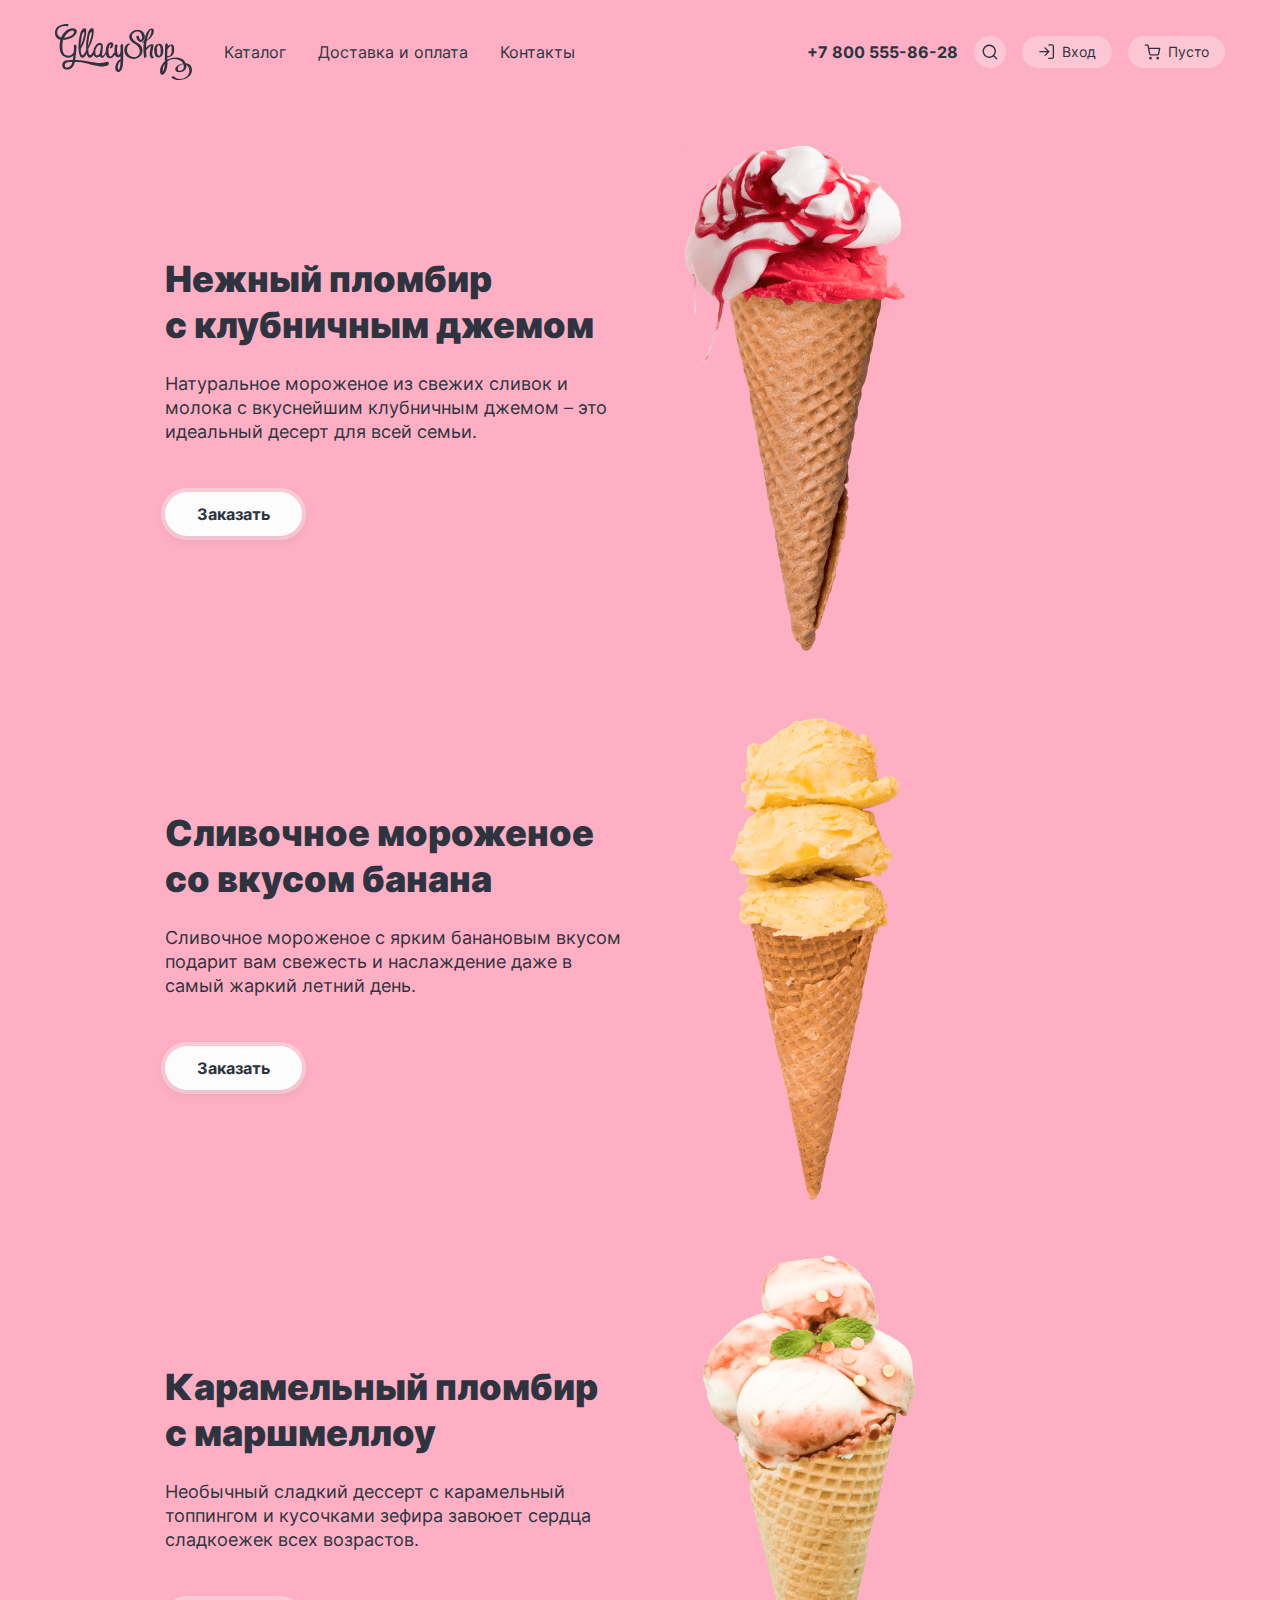
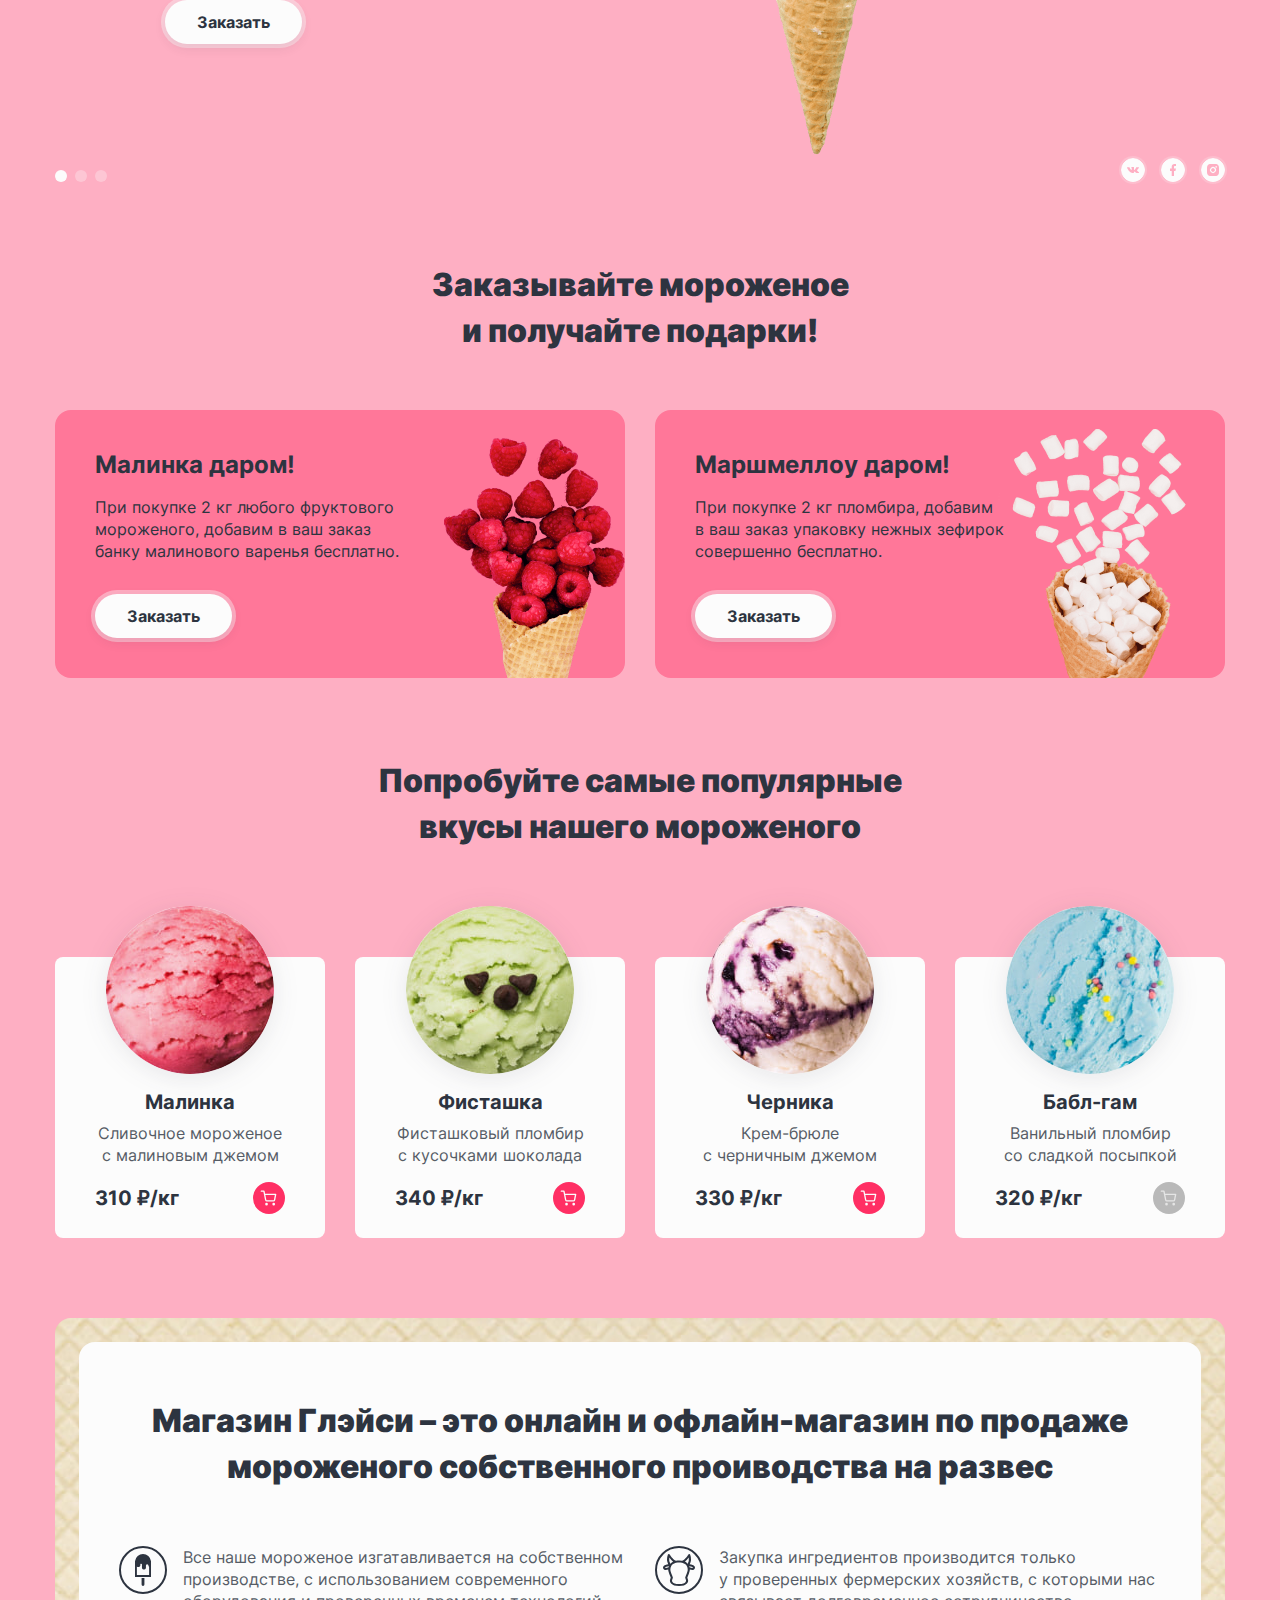
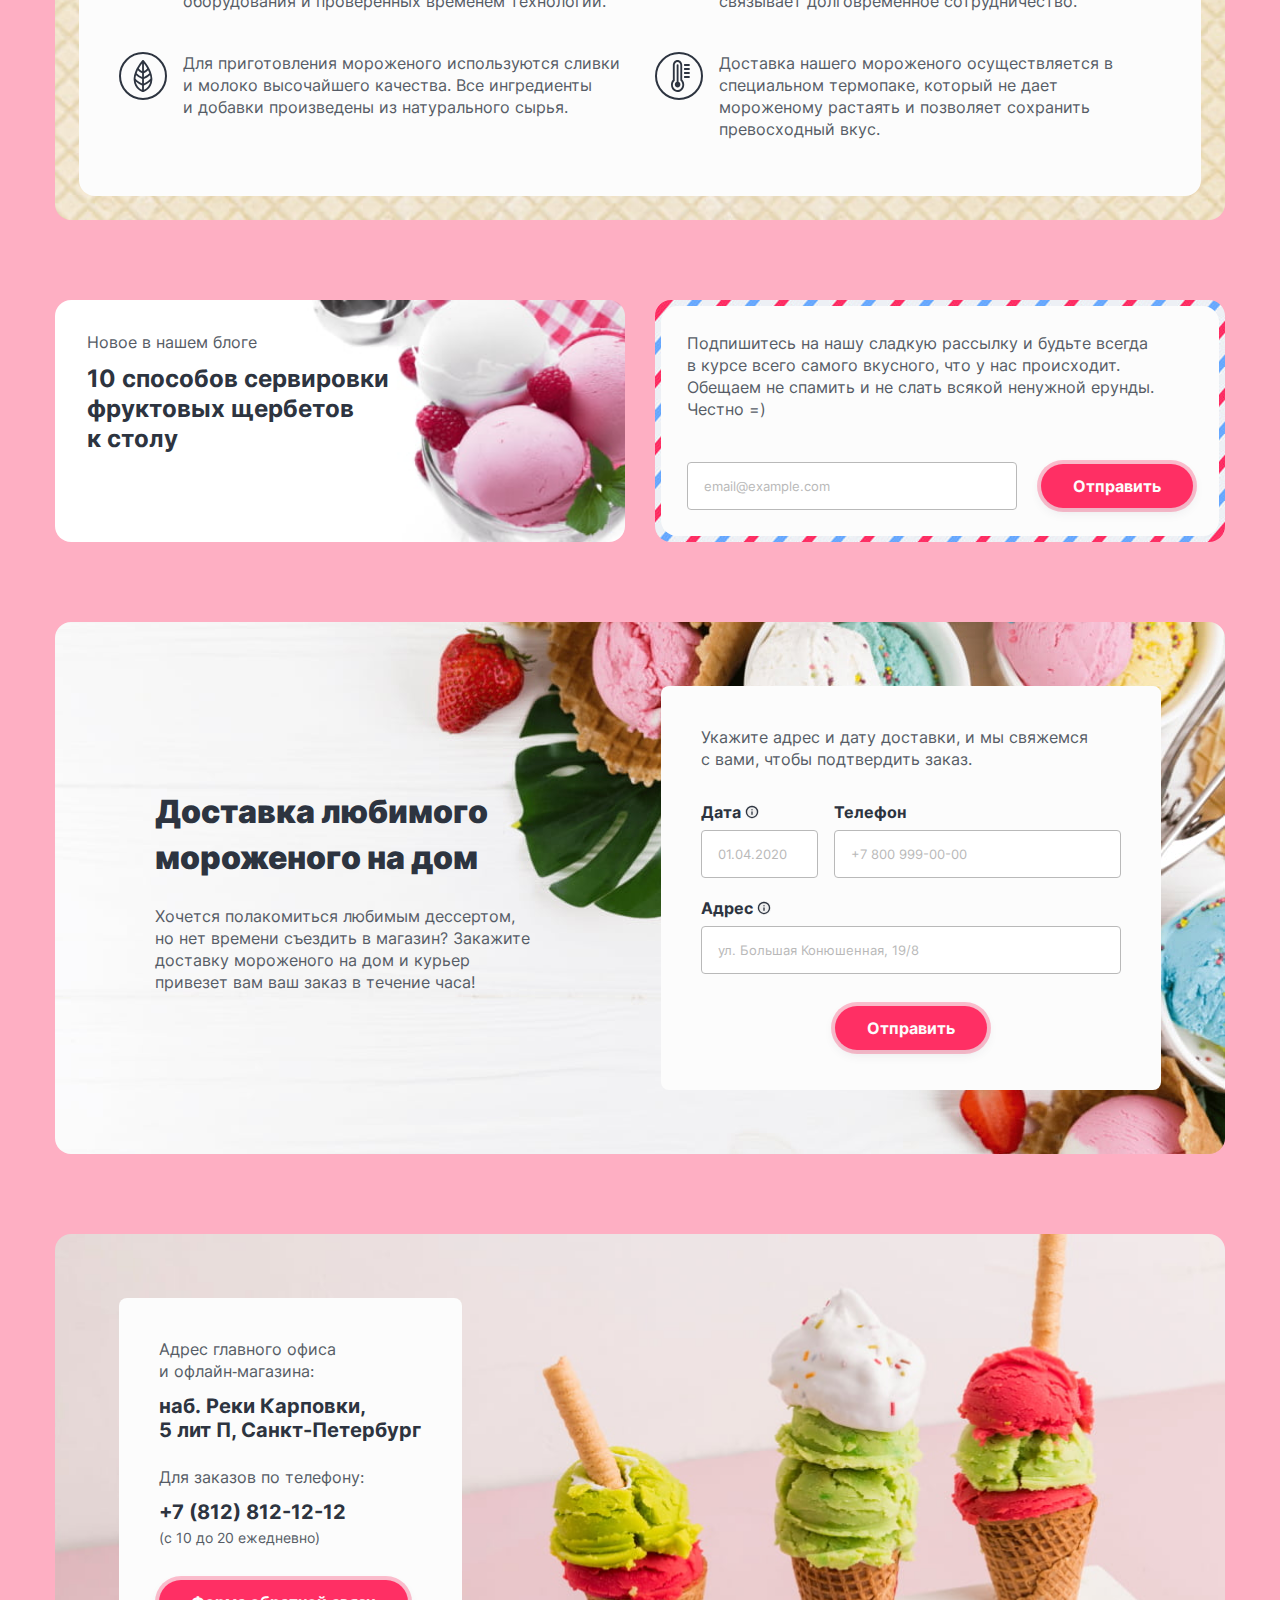
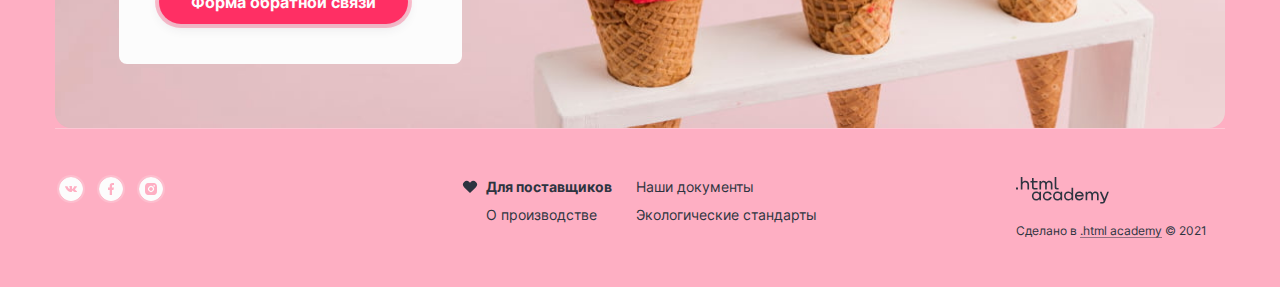
==== commit 21f2bd5d: "Вносит правки в стилизацию декоративных элементов" ====
--- a/index.html
+++ b/index.html
@@ -14,6 +14,23 @@
         <ul class="main-menu">
           <li class="menu-item">
             <a class="menu-link" href="catalog.html">Каталог</a>
+            <ul class="submenu submenu-hidden">
+              <li class="submenu-item submenu-item-top">
+                <a class="submenu-link submenu-link-top" href="#">Новинки</a>
+              </li>
+              <li class="submenu-item">
+                <a class="submenu-link" href="#">Сливочное</a>
+              </li>
+              <li class="submenu-item">
+                <a class="submenu-link" href="#">Щербеты</a>
+              </li>
+              <li class="submenu-item">
+                <a class="submenu-link" href="#">Фруктовый лед</a>
+              </li>
+              <li class="submenu-item">
+                <a class="submenu-link" href="#">Мелорин</a>
+              </li>
+            </ul>
           </li>
           <li class="menu-item">
             <a class="menu-link" href="#">Доставка и оплата</a>
@@ -26,12 +43,21 @@
       <div class="user-menu">
         <a class="user-menu-item contact-phone" href="tel:+78005558628">+7 800 555-86-28</a>
         <div class="user-menu-item">
-          <a class="header-button header-button-search" href="">
+          <a class="header-button header-button-search" href="#">
             <svg aria-hidden="true" focusable="false" width="18" height="18" xmlns="http://www.w3.org/2000/svg">
               <path fill-rule="evenodd" d="M2.91 8.25a5.33 5.33 0 1 1 10.67 0 5.33 5.33 0 0 1-10.67 0Zm9.56 5.16a6.67 6.67 0 1 1 .94-.94l2.8 2.8a.67.67 0 0 1-.94.95l-2.8-2.81Z" clip-rule="evenodd"/>
             </svg>
             <span class="visually-hidden">Открыть форму поиска</span>
           </a>
+          <div class="popover popover-hidden search-popover">
+            <form class="search-form" method="post" action="https://echo.htmlacademy.ru/">
+              <label class="form-field search-input">
+                <span class="visually-hidden">Введите поисковый запрос</span>
+                <input class="form-field-input" type="search" name="search-querry" placeholder="Поиск по сайту" required>
+              </label>
+              <button class="visually-hidden" type="submit">Отправить</button>
+            </form>
+          </div>
         </div>
         <div class="user-menu-item">
           <a class="header-button header-button-login" href="#">
@@ -41,6 +67,26 @@
             Вход
             <span class="visually-hidden"> в личный кабинет</span>
           </a>
+          <div class="popover popover-hidden login-popover">
+            <div class="login-inner">
+              <h2 class="login-title">Личный кабинет</h2>
+              <form class="login-form" method="post" action="https://echo.htmlacademy.ru/">
+                <label class="form-field login-input">
+                  <span class="visually-hidden">Введите электронную почту</span>
+                  <input class="form-field-input" type="email" name="login-email" placeholder="example@example.com" required>
+                </label>
+                <label class="form-field login-input">
+                  <span class="visually-hidden">Введите пароль</span>
+                  <input class="form-field-input" type="password" name="login-password" placeholder="&#183; &#183; &#183; &#183; &#183;" required>
+                </label>
+                <button class="button button-additional" type="submit">Войти</button>
+                <div class="login-links">
+                  <a class="login-link" href="#">Забыли пароль?</a>
+                  <a class="login-link" href="#">Регистрация</a>
+                </div>
+              </form>
+            </div>
+          </div>
         </div>
         <div class="user-menu-item">
           <a class="header-button header-button-cart" href="#">
@@ -52,7 +98,7 @@
         </div>
       </div>
     </header>
-    <main class="main-container container">
+    <main class="page-main container">
       <h1 class="visually-hidden">Магазин мороженого Глэйси - Главная страница</h1>
       <section class="slider">
         <h2 class="visually-hidden">Новинки мороженого</h2>
@@ -63,7 +109,9 @@
               <p class="slider-description">Натуральное мороженое из свежих сливок и молока с вкуснейшим клубничным джемом – это идеальный десерт для всей семьи.</p>
               <a href="#" class="button button-main">Заказать</a>
             </div>
-            <img class="slider-image" src="img/slider/slider-1.png" width="306" height="507" alt="Пломбир с клубничным джемом.">
+            <div class="slider-image">
+              <img src="img/slider/slider-1.png" width="306" height="507" alt="Пломбир с клубничным джемом.">
+            </div>
           </li>
           <li class="slider-item">
             <div class="slider-content">
@@ -71,7 +119,9 @@
               <p class="slider-description">Сливочное мороженое с ярким банановым вкусом подарит вам свежесть и наслаждение даже в самый жаркий летний день.</p>
               <a href="#" class="button button-main">Заказать</a>
             </div>
-            <img class="slider-image" src="img/slider/slider-2.png" width="306" height="507" alt="Сливочное мороженое со вкусом банана.">
+            <div class="slider-image">
+              <img src="img/slider/slider-2.png" width="306" height="507" alt="Сливочное мороженое со вкусом банана.">
+            </div>
           </li>
           <li class="slider-item">
             <div class="slider-content">
@@ -79,7 +129,26 @@
               <p class="slider-description">Необычный сладкий дессерт с карамельный топпингом и кусочками зефира завоюет сердца сладкоежек всех возрастов.</p>
               <a href="#" class="button button-main">Заказать</a>
             </div>
-            <img class="slider-image" src="img/slider/slider-3.png" width="306" height="507" alt="Карамельный пломбир с маршмеллоу.">
+            <div class="slider-image">
+              <img src="img/slider/slider-3.png" width="306" height="507" alt="Карамельный пломбир с маршмеллоу.">
+            </div>
+          </li>
+        </ul>
+        <ul class="toggler">
+          <li class="toggler-item active">
+            <button class="toggler-button toggler-button-active">
+              <span class="visually-hidden">Слайд 1</span>
+            </button>
+          </li>
+          <li class="toggler-item">
+            <button class="toggler-button">
+              <span class="visually-hidden">Слайд 2</span>
+            </button>
+          </li>
+          <li class="toggler-item">
+            <button class="toggler-button">
+              <span class="visually-hidden">Слайд 3</span>
+            </button>
           </li>
         </ul>
         <section class="social slider-social">
@@ -102,23 +171,6 @@
             </li>
           </ul>
         </section>
-        <ul class="toggler">
-          <li class="toggler-item active">
-            <button class="toggler-button">
-              <span class="visually-hidden">Слайд 1</span>
-            </button>
-          </li>
-          <li class="toggler-item">
-            <button class="toggler-button">
-              <span class="visually-hidden">Слайд 2</span>
-            </button>
-          </li>
-          <li class="toggler-item">
-            <button class="toggler-button">
-              <span class="visually-hidden">Слайд 3</span>
-            </button>
-          </li>
-        </ul>
       </section>
       <section class="promo">
         <h2 class="section-title promo-title">Заказывайте мороженое<br>и&nbsp;получайте подарки!</h2>
@@ -128,7 +180,7 @@
             <div class="promo-card-text">
               <p>При покупке 2 кг любого фруктового мороженого, добавим в ваш заказ банку малинового варенья бесплатно.</p>
             </div>
-            <a class="button button-main promo-card-button" href="#">Заказать</a>
+            <a class="button button-main button-main-spinner promo-card-button" href="#">Заказать</a>
           </article>
           <article class="promo-card promo-card-marshmallow">
             <h3 class="promo-card-title">Маршмеллоу даром!</h3>
@@ -206,7 +258,7 @@
             <p class="product-card-text">Ванильный пломбир со&nbsp;сладкой посыпкой</p>
             <div class="product-card-action">
               <b class="product-card-price">320 ₽/кг</b>
-              <a class="button-cart" href="#">
+              <a class="button-cart button-cart-disable" href="#">
                 <svg class="button-cart-icon" aria-hidden="true" focusable="false" width="18" height="18" xmlns="http://www.w3.org/2000/svg">
                   <path d="M1.312 1.49a.667.667 0 0 0 0 1.333h2.061l.54 2.696a.659.659 0 0 0 .011.056l1.089 5.44a1.97 1.97 0 0 0 1.963 1.586h6.325a1.97 1.97 0 0 0 1.963-1.587l.001-.005 1.043-5.469a.667.667 0 0 0-.655-.791H5.12l-.545-2.724a.667.667 0 0 0-.654-.535H1.312Zm5.009 9.264-.935-4.672h9.462l-.892 4.675a.637.637 0 0 1-.636.51H6.957a.637.637 0 0 1-.637-.512v-.001Zm-1.11 4.44a1.318 1.318 0 1 1 2.635 0 1.318 1.318 0 0 1-2.636 0Zm7.17 0a1.318 1.318 0 1 1 2.635 0 1.318 1.318 0 0 1-2.636 0Z"/>
                 </svg>
--- a/styles/style.css
+++ b/styles/style.css
@@ -77,7 +77,7 @@
   background-color: #fcc850;
 }
 
-.main-container {
+.page-main {
   flex-grow: 1;
 }
 
@@ -116,28 +116,33 @@
     0 0 0 4px #FCFCFC;
 }
 
-.button-main:focus {
-  background-color: #FCFCFC;
+.button-main:focus-visible {
+  background-color: #fcfcfc;
   box-shadow:
     0px 4px 12px rgba(45, 52, 64, 0.1),
-    0 0 0 2px #2D3440;
-}
-
-.button-main-disabled {
+    0 0 0 2px #2d3440;
+}
+
+.button-main:active {
+  background-color: #fcfcfc;
+  box-shadow: none;
+}
+
+.button-main-disabled,
+.button-main:disabled {
   color: #b9b9b9;
 
   background-color: #e7e7e7;
   box-shadow: 0 0 0 4px rgba(252, 252, 252, 0.4);
   pointer-events: none;
 }
-
 .button-additional {
   color: #fcfcfc;
 
   background-color: #ff2f64;
   box-shadow:
-    0px 4px 12px rgba(45, 52, 64, 0.1),
-    0 0 0 4px rgba(255, 47, 100, 0.3);
+  0px 4px 12px rgba(45, 52, 64, 0.1),
+  0 0 0 4px rgba(255, 47, 100, 0.3);
 }
 
 .button-additional:hover {
@@ -146,19 +151,99 @@
   box-shadow: 0 0 0 4px #ff2f64;
 }
 
-.button-additional:focus {
+.button-additional:focus-visible {
   box-shadow:
-    0px 4px 12px rgba(45, 52, 64, 0.1),
-    0 0 0 2px #2d3440;
+  0px 4px 12px rgba(45, 52, 64, 0.1),
+  0 0 0 2px #2d3440;
+}
+
+.button-additional:active {
+  color: #fcfcfc;
+
+  background-color: #ff2f64;
+  box-shadow: 0px 4px 12px rgba(45, 52, 64, 0.1)
+}
+
+.button-additional-disabled,
+.button-additional:disabled {
+  color: #b9b9b9;
+
+  background-color: #e7e7e7;
+  box-shadow: 0 0 0 4px rgba(252, 252, 252, 0.4);
+  pointer-events: none;
+}
+
+.button-spinner {
+  position: relative;
+
+  padding-right: 56px;
+}
+
+.button-spinner::after {
+  content: "";
+
+  position: absolute;
+  top: 14px;
+  right: 32px;
+
+  width: 16px;
+  height: 16px;
+
+  background-size: cover;
+  background-position: center;
+  animation: spin infinite 0.5s ease-in;
+}
+
+.button-spinner-dark::after {
+  background-image: url(../img/icons/icon-spinner-dark.svg);
+}
+
+.button-spinner-light::after {
+  background-image: url(../img/icons/icon-spinner-dark.svg);
+}
+
+@keyframes spin {
+  to {
+    transform: rotate(360deg);
+  }
 }
 
 .button-transparent {
+
   font-size: 14px;
   color: #2d3440;
+
   background-color: rgba(252, 252, 252, 0.3);
+  box-shadow: 0 0 0 2px #fcfcfc;
+  outline: none;
+}
+
+.button-transparent:hover {
+  background-color: #fcfcfc;
+  box-shadow: 0 0 0 2px rgba(252, 252, 252, 0.3);
+}
+
+.button-transparent:focus-visible {
+  background-color: rgba(252, 252, 252, 0.3);
+  box-shadow: 0 0 0 2px #2d3440;
+}
+
+.button-transparent:active {
+  background-color: #fcfcfc;
+  box-shadow: none;
+}
+
+.button-transparent:disabled,
+.button-transparent-disabled {
+  background-color: rgba(252, 252, 252, 0.3);
+  box-shadow: 0 0 0 2px #FCFCFC;
+  opacity: 0.4;
+  pointer-events: none;
 }
 
 .form-field {
+  display: block;
+
   font-size: 16px;
   line-height: 20px;
   color: #2d3440;
@@ -197,14 +282,43 @@
   height: 48px;
   padding: 14px 16px;
   border: 1px solid #b9b9b9;
+  border-radius: 4px;
 
   font-family: inherit;
   font-weight: 400;
   color: #2d3440;
+  cursor: pointer;
+  outline: none;
 }
 
 .form-field-input::placeholder {
   color: #b9b9b9;
+}
+
+.form-field-input:hover {
+  border: 1px solid #2d3440;
+}
+
+.form-field-input:focus {
+  border: 1px solid #2d3440;
+  box-shadow: inset 0 0 0 1px #2d3440;
+}
+
+.form-field-input-invalid {
+  border: 1px solid #ea5454;
+}
+
+.form-field-input-invalid:hover {
+  border: 1px solid #ea5454;
+  box-shadow: inset 0 0 0 1px #ea5454;
+}
+
+.form-field-input:disabled {
+  color:rgba(45, 52, 64, 0.65);
+
+  background-color: #e7e7e7;
+  border: 1px solid #B9B9B9;
+  pointer-events: none;
 }
 
 .page-header {
@@ -224,7 +338,155 @@
 
 .logo {
   flex-shrink: 0;
+  width: 137px;
+  height: 56px;
   margin-right: 16px;
+}
+
+.logo:hover {
+  opacity: 0.6;
+}
+
+.logo:active {
+  opacity: 0.3;
+}
+
+.main-menu {
+  display: flex;
+  justify-content: flex-start;
+  flex-wrap: wrap;
+  padding: 0;
+  margin: 0;
+
+  list-style: none;
+}
+
+.menu-item {
+  position: relative;
+}
+
+.menu-link {
+  display: block;
+  padding: 8px 16px;
+  border-radius: 26px;
+
+  color: #2d3440;
+  text-decoration: none;
+  outline: none;
+}
+
+.menu-link:hover {
+  color: #2d3440;
+
+  background-color: rgba(252, 252, 252, 0.5);
+}
+
+.menu-link:focus-visible {
+  color: #2d3440;
+
+  background-color: rgba(252, 252, 252, 0.5);
+  box-shadow: 0 0 0 2px #2d3440 inset;
+}
+
+.menu-link:active,
+.menu-link-active {
+  color: #2d3440;
+
+  background-color: #fcfcfc;
+  box-shadow: none;
+}
+
+.menu-link-current {
+  color: #fcfcfc;
+  background-color: #ff4a78;
+}
+
+.submenu-hidden {
+  display: none;
+}
+
+.submenu-visible {
+  position: absolute;
+  top: calc(100% + 8px);
+  left: 0;
+  z-index: 1;
+
+  display: flex;
+  flex-direction: column;
+  width: 138px;
+  min-height: 48px;
+  padding: 10px 0;
+  margin: 0;
+  border-radius: 4px;
+
+  background-color: #fcfcfc;
+  list-style: none;
+}
+
+.submenu-item-top {
+  position: relative;
+
+  margin-bottom: 9px;
+}
+
+.submenu-item-top::after {
+  content: "";
+
+  position: absolute;
+  top: calc(100% + 4px);
+  right: 16px;
+  left: 16px;
+
+  display: block;
+  height: 1px;
+  background-color: #b9b9b9;
+}
+
+.submenu-link {
+  position: relative;
+
+  display: block;
+  padding: 6px 16px;
+
+  font-size: 14px;
+  line-height: 20px;
+  color: #2d3440;
+  text-decoration: none;
+  outline: none;
+}
+
+.submenu-link:hover,
+.submenu-link:focus {
+  background-color: #ffcbd8;
+}
+
+.submenu-link:hover::after,
+.submenu-link:focus::after {
+  content: "";
+
+  position: absolute;
+  top: -2px;
+  right: 0;
+  bottom: -2px;
+  left: 0;
+  z-index: -1;
+
+  background-color: #ffcbd8;
+}
+
+.submenu-link-top {
+  font-weight: 700;
+}
+
+.submenu-link-active {
+  color: #fcfcfc;
+
+  background-color: #ff4a78;
+  pointer-events: none;
+}
+
+.submenu-link-active::after {
+  background-color: #ff4a78;
 }
 
 .user-menu {
@@ -232,7 +494,11 @@
   justify-content: flex-end;
   align-items: center;
   flex-shrink: 0;
-  width: 420px;
+  width: 450px;
+}
+
+.user-menu-item {
+  position: relative;
 }
 
 .user-menu-item:not(:last-child) {
@@ -247,6 +513,14 @@
   text-decoration: none;
 }
 
+.contact-phone:hover {
+  opacity: 0.6;
+}
+
+.contact-phone:active {
+  opacity: 0.3;
+}
+
 .header-button {
   position: relative;
 
@@ -273,12 +547,17 @@
   background-color: rgba(252, 252, 252, 0.5);
 }
 
-.header-button:focus {
+.header-button:focus-visible {
   background-color: rgba(252, 252, 252, 0.5);
   box-shadow: 0 0 0 2px #2d3440 inset;
 }
 
 .header-button:active {
+  background-color: #fcfcfc;
+  box-shadow: none;
+}
+
+.header-button-active {
   background-color: #fcfcfc;
   box-shadow: none;
 }
@@ -303,38 +582,91 @@
   left: 16px;
 }
 
-.main-menu {
-  display: flex;
-  justify-content: flex-start;
-  flex-wrap: wrap;
-  padding: 0;
-  margin: 0;
-
-  list-style: none;
-}
-
-.menu-link {
-  display: block;
-  padding: 8px 16px;
-  border-radius: 26px;
+.popover {
+  position: absolute;
+  top: calc(100% + 6px);
+  right: 0;
+  z-index: 2;
+
+  display: block;
+  border-radius: 4px;
+
+  background-color: #fcfcfc;
+  box-shadow: 0 15px 40px 0 rgba(45, 52, 64, 0.12);
+}
+
+.popover-hidden {
+  display: none;
+}
+
+.search-popover {
+  width: 356px;
+  min-height: 96px;
+  padding: 24px 16px 24px;
+}
+
+.login-popover {
+  width: 420px;
+  min-height: 110px;
+  padding: 48px 48px 52px;
+}
+
+.login-title {
+  grid-column: 1 / -1;
+  margin-top: 0;
+  margin-bottom: 32px;
+
+  font-weight: bold;
+  font-size: 24px;
+  line-height: 30px;
+  color: #2D3440;
+}
+
+.login-form {
+  display: grid;
+  grid-template-columns: 113px 1fr;
+  gap: 16px 23px;
+}
+
+.login-input {
+  grid-column: 1 / -1;
+}
+
+.login-input:last-of-type {
+  grid-column: 1 / -1;
+  margin-bottom: 16px;
+}
+
+.login-link {
+  position: relative;
+
+  font-size: 14px;
+  line-height: 20px;
 
   color: #2d3440;
   text-decoration: none;
-  outline: none;
-}
-
-.menu-link:hover {
-  background-color: rgba(252, 252, 252, 0.5);
-}
-
-.menu-link:focus {
-  background-color: rgba(252, 252, 252, 0.5);
-  box-shadow: 0 0 0 2px #2d3440 inset;
-}
-
-.menu-link:active {
-  background-color: #fcfcfc;
-  box-shadow: none;
+}
+
+.login-link:hover {
+  opacity: 0.6;
+}
+
+.login-link:active {
+  opacity: 0.3;
+}
+
+.login-link::after {
+  content: "";
+
+  position: absolute;
+  right: 0;
+  bottom: 0;
+  left: 0;
+
+  width: 100%;
+  height: 1px;
+
+  background-color: #2d3440;
 }
 
 .slider {
@@ -376,6 +708,14 @@
   line-height: 24px;
 }
 
+.slider-image {
+  display: flex;
+  justify-content: center;
+  align-items: center;
+  width: 348px;
+  height: 554px;
+}
+
 .toggler {
   position: absolute;
   left: 0;
@@ -394,24 +734,30 @@
 }
 
 .toggler-button {
+  display: block;
   width: 12px;
   height: 12px;
   padding: 0;
-  border: 1px solid #fcfcfc;
+  border: none;
   border-radius: 6px;
 
-  background-color: #fcfcfc;
+  background-color: rgba(252, 252, 252, 0.3);
   outline: none;
   cursor: pointer;
 }
 
-.toggler-button:hover,
-.toggler-button:focus {
+.toggler-button-active {
+  background-color: #fcfcfc;
+}
+
+.toggler-button:hover {
   background-color: rgba(252, 252, 252, 0.3);
-}
-
-.toggler-button:active {
-  border: 1px solid #2d3440;
+  box-shadow: inset 0 0 0 1px #fcfcfc;
+}
+
+.toggler-button:active,
+.toggler-button:focus-visible {
+  box-shadow: inset 0 0 0 1px #2d3440;
 
   background-color: rgba(252, 252, 252, 0.3);
 }
@@ -436,11 +782,13 @@
   display: block;
   width: 24px;
   height: 24px;
+  border: 1px solid #fcfcfc;
   border-radius: 12px;
 
   background-size: contain;
   background-position: center;
   background-repeat: no-repeat;
+  background-origin: border-box;
   box-shadow: 0 0 0 2px rgba(252, 252, 252, 0.2);
   outline: none;
 }
@@ -456,13 +804,19 @@
 }
 
 .social-link:hover,
-.social-link:focus {
+.social-link:focus-visible {
   background-color: #2d3440;
+}
+
+.social-link:focus-visible {
+  background-color: #2d3440;
+  box-shadow: 0 0 0 2px #2d3440;;
 }
 
 .social-link:active {
   background-color: #2d3440;
-  box-shadow: 0 0 0 2px #2d3440;
+  box-shadow: 0 0 0 2px rgba(252, 252, 252, 0.2);
+  opacity: 0.3;
 }
 
 .footer-social {
@@ -655,14 +1009,14 @@
   fill: currentColor;
 }
 
-.button-cart:hover,
+.button-cart:hover {
+  border-color: #ff2f64;
+  color: #2d3440;
+  background-color: rgba(252, 252, 252, 0.3);
+}
+
+.button-cart:active,
 .button-cart:focus {
-  border-color: #ff2f64;
-  color: #2d3440;
-  background-color: rgba(252, 252, 252, 0.3);
-}
-
-.button-cart:active {
   border-color: #2d3440;
   color: #fcfcfc;
   background-color: #ff2f64;
@@ -933,6 +1287,14 @@
   text-decoration: none;
 }
 
+.contacts-phone-link:hover {
+  opacity: 0.6;
+}
+
+.contacts-phone-link:active {
+  opacity: 0.3;
+}
+
 .contacts-phone-description {
   font-weight: 400;
   font-size: 14px;
@@ -951,6 +1313,7 @@
   min-height: 153px;
   padding-top: 48px;
   padding-bottom: 48px;
+  border-top: 1px solid rgba(252, 252, 252, 0.3);
 }
 
 .footer-social {
@@ -976,6 +1339,14 @@
   color: #2d3440;
 }
 
+.footer-link:hover {
+  opacity: 0.6;
+}
+
+.footer-link:active {
+  opacity: 0.3;
+}
+
 .footer-link-heart {
   position: relative;
 
@@ -1014,6 +1385,14 @@
   margin-bottom: 14px;
 }
 
+.creator-logo:hover {
+  opacity: 0.6;
+}
+
+.creator-logo:active {
+  opacity: 0.3;
+}
+
 .creator-text {
   margin: 0;
 
@@ -1022,8 +1401,35 @@
 }
 
 .creator-link {
+  position: relative;
+
   color: inherit;
-}
+  text-decoration: none;
+}
+
+.creator-link::after {
+  content: "";
+
+  position: absolute;
+  right: 0;
+  bottom: 0;
+  left: 0;
+
+  display: block;
+  width: 100%;
+  height: 1px;
+
+  background-color: rgba(45, 52, 64, 0.5);
+}
+
+.creator-link:hover::after {
+  display: none;
+}
+
+.creator-link:active {
+  opacity: 0.3;
+}
+
 
 .main-header {
   padding: 32px 0 40px;
@@ -1041,7 +1447,29 @@
 }
 
 .breadcrumbs-item {
+  position: relative;
+
   padding-right: 28px;
+
+  line-height: 20px;
+}
+
+.breadcrumbs-item:not(:last-child)::after {
+  content: "";
+
+  position: absolute;
+  top: 50%;
+  right: 8px;
+
+  display: block;
+  width: 12px;
+  height: 12px;
+
+  background-image: url(../img/icons/icon-chevrons-right.svg);
+  background-size: 12px 12px;
+  background-position: center;
+  background-repeat: no-repeat;
+  transform: translateY(-50%);
 }
 
 .breadcrumbs-item:last-child {
@@ -1049,14 +1477,50 @@
 }
 
 .breadcrumbs-link {
+  position: relative;
+
+  display: block;
+
   font-weight: 700;
   font-size: 14px;
   line-height: 20px;
   color: #2d3440;
+  text-decoration: none;
+}
+
+.breadcrumbs-link::after {
+  content: "";
+
+  position: absolute;
+  right: 0;
+  bottom: 0;
+  left: 0;
+
+  display: block;
+  width: 100%;
+  height: 1px;
+  background-color: currentColor;
+}
+
+.breadcrumbs-link:hover {
+  opacity: 0.6;
+}
+
+.breadcrumbs-link:hover::after {
+  display: none;
+}
+
+.breadcrumbs-link:active {
+  opacity: 0.3;
 }
 
 .breadcrumbs-link[aria-current="page"] {
   text-decoration: none;
+  pointer-events: none;
+}
+
+.breadcrumbs-link[aria-current="page"]::after {
+  display: none;
 }
 
 .page-title {
@@ -1164,7 +1628,7 @@
 }
 
 .catalog-list {
-  margin-bottom: 17px;
+  margin-bottom: 57px;
 }
 
 .catalog-actions {
@@ -1194,9 +1658,16 @@
   display: block;
   min-width: 24px;
   height: 24px;
-  padding: 2px 8px;
-  color: #2d3440;
+  padding: 4px 5px;
+  border-radius: 12px;
+
+  line-height: 16px;
+  color: #2d3440;
+  text-align: center;
   text-decoration: none;
+
+  outline: none;
+  user-select: none;
 }
 
 .pagination-link:hover {
@@ -1204,25 +1675,48 @@
   background-color: rgba(252, 252, 252, 0.3);
 }
 
-.pagination-link:active,
-.pagination-link:focus {
+.pagination-link:focus-visible {
   box-shadow:  0 0 0 1px #2d3440 inset;
   background-color: rgba(252, 252, 252, 0.3);
 }
 
-.pagination-link-start {
+.pagination-link:active {
+  background-color: #fcfcfc;
+}
+
+.pagination-link[aria-current="page"] {
+  background-color: #fcfcfc;
+}
+
+.pagination-navigation {
+  display: block;
+  width: 16px;
+  height: 16px;
+}
+
+.pagination-navigation-icon {
+  fill: #2d3440;
+}
+
+.pagination-navigation:hover .pagination-navigation-icon {
+  fill: #fcfcfc;
+}
+
+.pagination-navigation:active {
+  opacity: 0.3;
+}
+
+.pagination-navigation-start {
   margin-right: 12px;
-}
-
-.pagination-link-end {
+
+  transform: rotate(180deg);
+}
+
+.pagination-navigation-end {
   margin-left: 12px;
 }
 
-.pagination-link[aria-current="page"] {
-  background-color: #fcfcfc;
-}
-
-.pagination-link-disable {
+.pagination-navigation-disable {
   opacity: 0.2;
   pointer-events: none;
 }
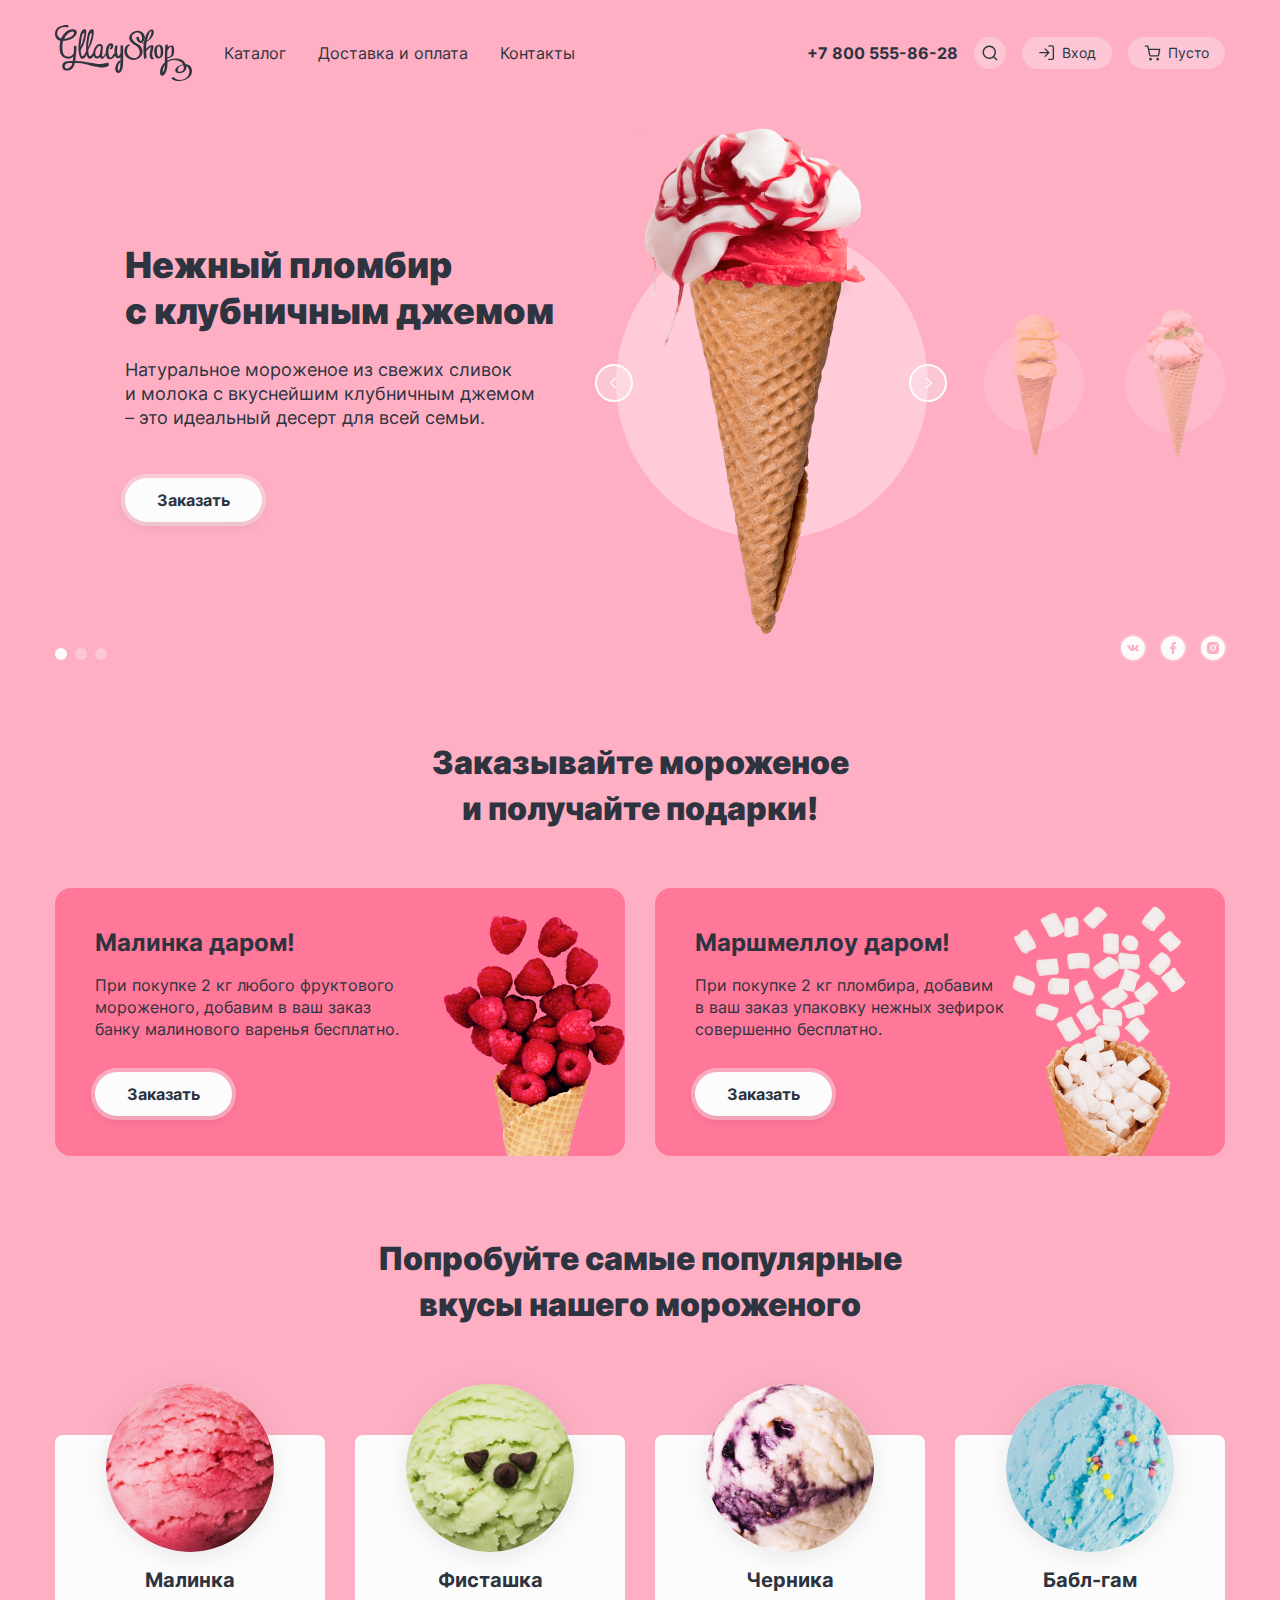
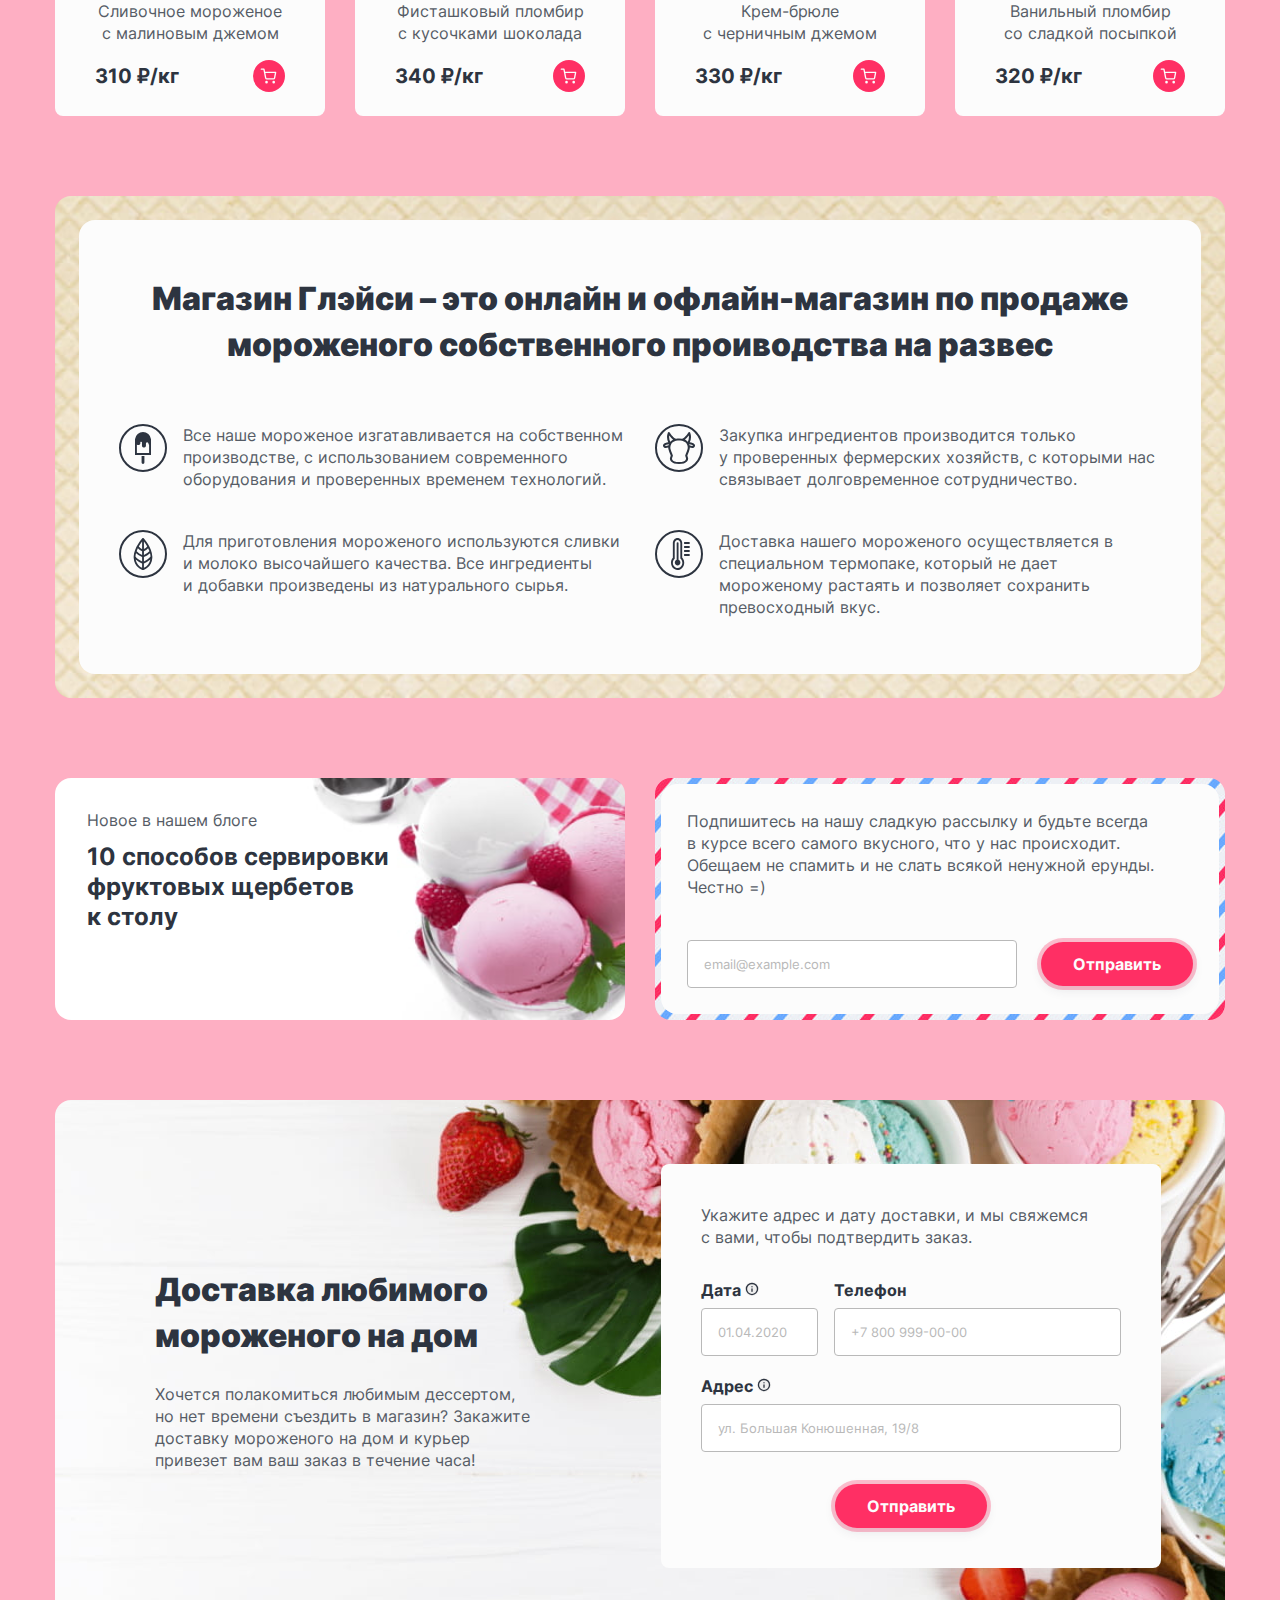
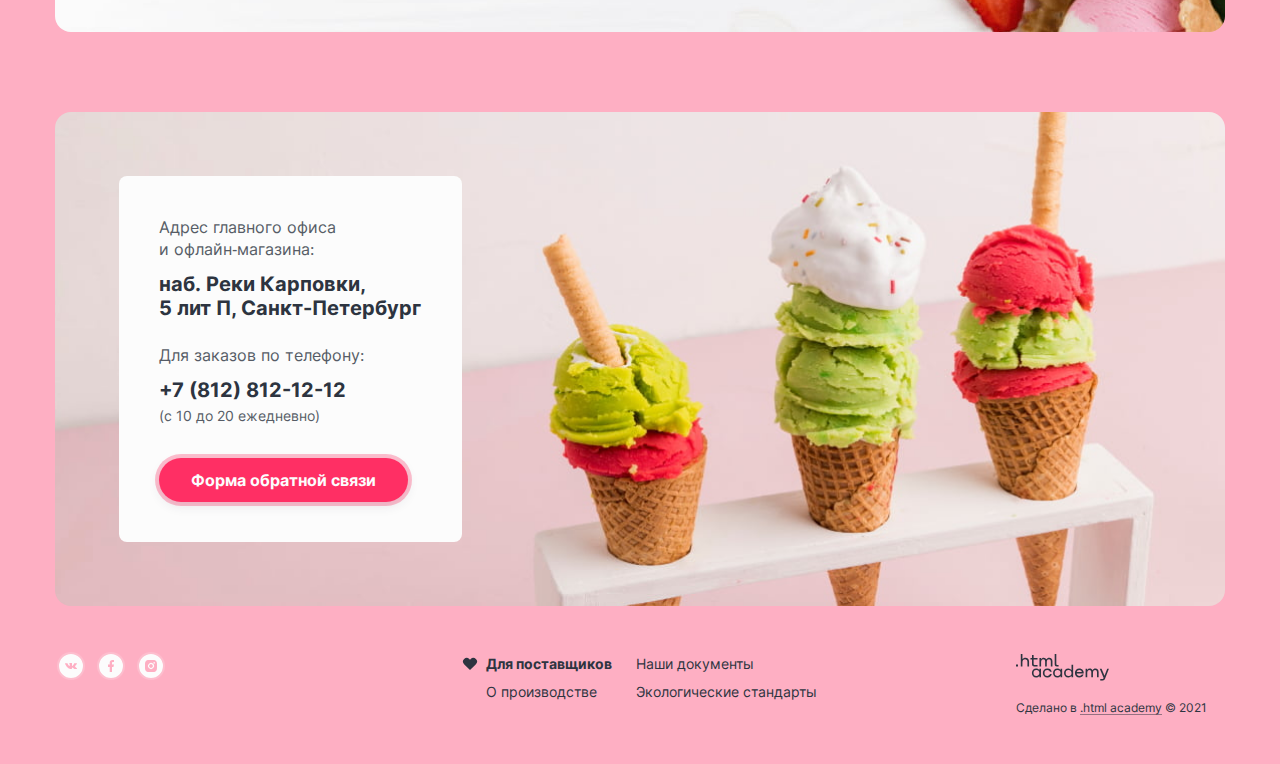
==== commit e7db4bea: "Добавляет стили для всплывающих окон и полей форм" ====
--- a/index.html
+++ b/index.html
@@ -4,7 +4,10 @@
     <meta charset="utf-8">
     <title>HTML Academy: Глейси - онлайн и офлайн-магазин по продаже мороженого собственного проиводства на развес</title>
     <link rel="stylesheet" href="styles/style.css">
+    <link rel="icon" type="image/png" sizes="32x32" href="img/favicon-32.png">
+    <link rel="icon" type="image/png" sizes="152x152" href="img/favicon-152.png">
   </head>
+  <!-- Для изменения фонового цвета страницы используются классы: "page-body-pink", "page-body-blue", "page-body-yellow" -->
   <body class="page-body page-body-pink">
     <header class="page-header container">
       <nav class="main-nav">
@@ -13,8 +16,11 @@
         </a>
         <ul class="main-menu">
           <li class="menu-item">
+            <!-- Для ссылки с открытым подменю используется класс "menu-link-active" -->
+            <!-- Для ссылки с текущей страницей используется класс "menu-link-current" -->
             <a class="menu-link" href="catalog.html">Каталог</a>
-            <ul class="submenu submenu-hidden">
+            <!-- Для отображения подменю используется класс "submenu-visible" -->
+            <ul class="submenu">
               <li class="submenu-item submenu-item-top">
                 <a class="submenu-link submenu-link-top" href="#">Новинки</a>
               </li>
@@ -22,6 +28,7 @@
                 <a class="submenu-link" href="#">Сливочное</a>
               </li>
               <li class="submenu-item">
+                <!-- Для отображения текущей страницы используется класс "submenu-link-current" -->
                 <a class="submenu-link" href="#">Щербеты</a>
               </li>
               <li class="submenu-item">
@@ -49,12 +56,16 @@
             </svg>
             <span class="visually-hidden">Открыть форму поиска</span>
           </a>
-          <div class="popover popover-hidden search-popover">
+          <!--  Для отображения поповера используется класс "popover-visible" -->
+          <div class="popover search-popover">
             <form class="search-form" method="post" action="https://echo.htmlacademy.ru/">
-              <label class="form-field search-input">
-                <span class="visually-hidden">Введите поисковый запрос</span>
-                <input class="form-field-input" type="search" name="search-querry" placeholder="Поиск по сайту" required>
-              </label>
+              <div class="form-field search-input">
+                <label class="visually-hidden" for="search-field">Введите поисковый запрос</label>
+                <input class="form-field-input" type="search"id="search-field" name="search-querry" placeholder="Поиск по сайту" required>
+                <button class="button search-reset" type="reset">
+                  <span class="visually-hidden">Очистить поле поиска</span>
+                </button>
+              </div>
               <button class="visually-hidden" type="submit">Отправить</button>
             </form>
           </div>
@@ -67,7 +78,8 @@
             Вход
             <span class="visually-hidden"> в личный кабинет</span>
           </a>
-          <div class="popover popover-hidden login-popover">
+          <!--  Для отображения поповера используется класс "popover-visible" -->
+          <div class="popover login-popover">
             <div class="login-inner">
               <h2 class="login-title">Личный кабинет</h2>
               <form class="login-form" method="post" action="https://echo.htmlacademy.ru/">
@@ -95,6 +107,10 @@
             </svg>
             Пусто
           </a>
+          <!--  Для отображения поповера используется класс "popover-visible" -->
+          <div class="popover cart-popover">
+            <h2 class="cart-popover-title cart-popover-title-empty">Ваша корзина пока пуста</h2>
+          </div>
         </div>
       </div>
     </header>
@@ -103,30 +119,33 @@
       <section class="slider">
         <h2 class="visually-hidden">Новинки мороженого</h2>
         <ul class="slider-list">
-          <li class="slider-item active">
+          <!-- Для активного слайда необходимо добавить класс "slider-item-active" -->
+          <!-- Для следующего слайда (превью изображения посередине) необходимо добавить класс "slider-item-next" -->
+          <!-- Для следующего слайда (превью изображения справа) необходимо добавить класс "slider-item-previous" -->
+          <li class="slider-item slider-item-active">
             <div class="slider-content">
               <h3 class="slider-title">Нежный пломбир с&nbsp;клубничным джемом</h3>
-              <p class="slider-description">Натуральное мороженое из свежих сливок и молока с вкуснейшим клубничным джемом – это идеальный десерт для всей семьи.</p>
+              <p class="slider-description">Натуральное мороженое из свежих сливок и&nbsp;молока с вкуснейшим клубничным джемом<br>&#8211;&nbsp;это&nbsp;идеальный десерт для всей семьи.</p>
               <a href="#" class="button button-main">Заказать</a>
             </div>
             <div class="slider-image">
               <img src="img/slider/slider-1.png" width="306" height="507" alt="Пломбир с клубничным джемом.">
             </div>
           </li>
-          <li class="slider-item">
+          <li class="slider-item slider-item-next">
             <div class="slider-content">
               <h3 class="slider-title">Сливочное мороженое со вкусом банана</h3>
-              <p class="slider-description">Сливочное мороженое с ярким банановым вкусом подарит вам свежесть и наслаждение даже в самый жаркий летний день.</p>
+              <p class="slider-description">Сливочное мороженое с&nbsp;ярким банановым вкусом подарит вам свежесть и&nbsp;наслаждение даже в&nbsp;самый жаркий летний день.</p>
               <a href="#" class="button button-main">Заказать</a>
             </div>
             <div class="slider-image">
               <img src="img/slider/slider-2.png" width="306" height="507" alt="Сливочное мороженое со вкусом банана.">
             </div>
           </li>
-          <li class="slider-item">
+          <li class="slider-item slider-item-previous">
             <div class="slider-content">
               <h3 class="slider-title">Карамельный пломбир с&nbsp;маршмеллоу</h3>
-              <p class="slider-description">Необычный сладкий дессерт с карамельный топпингом и кусочками зефира завоюет сердца сладкоежек всех возрастов.</p>
+              <p class="slider-description">Необычный сладкий дессерт с&nbsp;карамельный топпингом и кусочками зефира завоюет сердца сладкоежек всех возрастов.</p>
               <a href="#" class="button button-main">Заказать</a>
             </div>
             <div class="slider-image">
@@ -134,8 +153,23 @@
             </div>
           </li>
         </ul>
+        <div class="slider-buttons">
+          <button class="button slider-button slider-button-left">
+            <span class="visually-hidden">Предыдущий слайд</span>
+            <svg class="slider-button-icon" aria-hidden="true" focusable="false" width="16" height="16" xmlns="http://www.w3.org/2000/svg">
+              <path d="M7.135 2.865a.665.665 0 1 0-.94.94l4.201 4.201-4.201 4.202a.665.665 0 0 0 .94.94l4.669-4.669.003-.002a.664.664 0 0 0 0-.94L7.135 2.864Z"/>
+            </svg>
+          </button>
+          <button class="button slider-button slider-button-right">
+            <span class="visually-hidden">Следующий слайд</span>
+            <svg class="slider-button-icon" aria-hidden="true" focusable="false" width="16" height="16" xmlns="http://www.w3.org/2000/svg">
+              <path d="M7.135 2.865a.665.665 0 1 0-.94.94l4.201 4.201-4.201 4.202a.665.665 0 0 0 .94.94l4.669-4.669.003-.002a.664.664 0 0 0 0-.94L7.135 2.864Z"/>
+            </svg>
+          </button>
+        </div>
         <ul class="toggler">
-          <li class="toggler-item active">
+          <!-- Для активного переключателя необходимо добавить класс "toggler-button-active" -->
+          <li class="toggler-item">
             <button class="toggler-button toggler-button-active">
               <span class="visually-hidden">Слайд 1</span>
             </button>
@@ -180,6 +214,8 @@
             <div class="promo-card-text">
               <p>При покупке 2 кг любого фруктового мороженого, добавим в ваш заказ банку малинового варенья бесплатно.</p>
             </div>
+            <!-- Для недоступной кнопки используется класс "button-main-disabled" -->
+            <!-- Для кнопки со спиннером используется класс "button-spinner" -->
             <a class="button button-main button-main-spinner promo-card-button" href="#">Заказать</a>
           </article>
           <article class="promo-card promo-card-marshmallow">
@@ -204,6 +240,7 @@
             <p class="product-card-text">Сливочное мороженое с&nbsp;малиновым джемом</p>
             <div class="product-card-action">
               <b class="product-card-price">310 ₽/кг</b>
+              <!-- Для недоступной кнопки используется класс "button-cart-disabled" -->
               <a class="button-cart" href="#">
                 <svg class="button-cart-icon" aria-hidden="true" focusable="false" width="18" height="18" xmlns="http://www.w3.org/2000/svg">
                   <path d="M1.312 1.49a.667.667 0 0 0 0 1.333h2.061l.54 2.696a.659.659 0 0 0 .011.056l1.089 5.44a1.97 1.97 0 0 0 1.963 1.586h6.325a1.97 1.97 0 0 0 1.963-1.587l.001-.005 1.043-5.469a.667.667 0 0 0-.655-.791H5.12l-.545-2.724a.667.667 0 0 0-.654-.535H1.312Zm5.009 9.264-.935-4.672h9.462l-.892 4.675a.637.637 0 0 1-.636.51H6.957a.637.637 0 0 1-.637-.512v-.001Zm-1.11 4.44a1.318 1.318 0 1 1 2.635 0 1.318 1.318 0 0 1-2.636 0Zm7.17 0a1.318 1.318 0 1 1 2.635 0 1.318 1.318 0 0 1-2.636 0Z"/>
@@ -294,9 +331,13 @@
             <form class="subscribe-form" method="post" action="https://echo.htmlacademy.ru/">
               <label class="form-field subscribe-input">
                 <span class="visually-hidden">Введите емейл</span>
+                <!-- Для отображения поля с ошибкой используется класс "form-field-input-invalid" -->
+                <!-- Для отображения недоступного поля используется атрибут "disabled" -->
                 <input class="form-field-input" type="email" name="subscribe-email" placeholder="email@example.com" required>
               </label>
-              <button class="button button-additional subscribe-submit" type="submit">Отправить</button>
+            <!-- Для недоступной кнопки используется класс "button-additional-disabled" -->
+            <!-- Для кнопки со спиннером используется класс "button-spinner" -->
+            <button class="button button-additional subscribe-submit" type="submit">Отправить</button>
             </form>
           </div>
         </section>
@@ -312,12 +353,15 @@
             <div class="form-field delivery-form-date">
               <div class="form-field-title">
                 <label class="form-field-label" for="delivery-date">Дата</label>
-                <button class="prompt-button form-field-prompt" type="button">
-                  <svg class="prompt-button-icon" xmlns="http://www.w3.org/2000/svg" width="14" height="14">
-                    <path d="M7 2.125a4.875 4.875 0 1 0 0 9.75 4.875 4.875 0 0 0 0-9.75ZM.792 7a6.209 6.209 0 1 1 12.417 0A6.209 6.209 0 0 1 .792 7ZM7 6.333c.368 0 .667.299.667.667v2.217a.667.667 0 0 1-1.334 0V7c0-.368.299-.667.667-.667Zm0-2.216A.667.667 0 0 0 7 5.45h.006a.667.667 0 0 0 0-1.333H7Z"/>
-                  </svg>
-                  <span class="visually-hidden">Посмотреть дополнительную информацию</span>
-                </button>
+                <div class="tooltip">
+                  <button class="tooltip-button form-field-prompt" type="button">
+                    <svg class="tooltip-icon" xmlns="http://www.w3.org/2000/svg" width="14" height="14">
+                      <path d="M7 2.125a4.875 4.875 0 1 0 0 9.75 4.875 4.875 0 0 0 0-9.75ZM.792 7a6.209 6.209 0 1 1 12.417 0A6.209 6.209 0 0 1 .792 7ZM7 6.333c.368 0 .667.299.667.667v2.217a.667.667 0 0 1-1.334 0V7c0-.368.299-.667.667-.667Zm0-2.216A.667.667 0 0 0 7 5.45h.006a.667.667 0 0 0 0-1.333H7Z"/>
+                    </svg>
+                    <span class="visually-hidden">Посмотреть дополнительную информацию</span>
+                  </button>
+                  <p class="tooltip-text">Введите дату в формате ДД.ММ.ГГГГ</p>
+                </div>
               </div>
               <input class="form-field-input" type="text" id="delivery-date" name="delivery-date" placeholder="01.04.2020" required>
             </div>
@@ -330,12 +374,15 @@
             <div class="form-field delivery-form-address">
               <div class="form-field-title">
                 <label class="form-field-label" for="delivery-date">Адрес</label>
-                <button class="prompt-button form-field-prompt" type="button">
-                  <svg class="prompt-button-icon" xmlns="http://www.w3.org/2000/svg" width="14" height="14">
-                    <path d="M7 2.125a4.875 4.875 0 1 0 0 9.75 4.875 4.875 0 0 0 0-9.75ZM.792 7a6.209 6.209 0 1 1 12.417 0A6.209 6.209 0 0 1 .792 7ZM7 6.333c.368 0 .667.299.667.667v2.217a.667.667 0 0 1-1.334 0V7c0-.368.299-.667.667-.667Zm0-2.216A.667.667 0 0 0 7 5.45h.006a.667.667 0 0 0 0-1.333H7Z"/>
-                  </svg>
-                  <span class="visually-hidden">Посмотреть дополнительную информацию</span>
-                </button>
+                <div class="tooltip">
+                  <button class="tooltip-button form-field-prompt" type="button">
+                    <svg class="tooltip-icon" xmlns="http://www.w3.org/2000/svg" width="14" height="14">
+                      <path d="M7 2.125a4.875 4.875 0 1 0 0 9.75 4.875 4.875 0 0 0 0-9.75ZM.792 7a6.209 6.209 0 1 1 12.417 0A6.209 6.209 0 0 1 .792 7ZM7 6.333c.368 0 .667.299.667.667v2.217a.667.667 0 0 1-1.334 0V7c0-.368.299-.667.667-.667Zm0-2.216A.667.667 0 0 0 7 5.45h.006a.667.667 0 0 0 0-1.333H7Z"/>
+                    </svg>
+                    <span class="visually-hidden">Посмотреть дополнительную информацию</span>
+                  </button>
+                  <p class="tooltip-text">Введите название улицы, дома и&nbsp;квартиры</p>
+                </div>
               </div>
               <input class="form-field-input" type="text" id="delivery-address" name="delivery-address" placeholder="ул. Большая Конюшенная, 19/8" required>
             </div>
@@ -393,5 +440,31 @@
         <p class="creator-text">Сделано в <a class="creator-link" href="https://htmlacademy.ru/" rel="noopener nofollow" target="_blank">.html academy</a> © 2021</p>
       </div>
     </footer>
+    <!-- Для скрытия формы применяется класс "popup-hidden" -->
+    <div class="popup popup-hidden">
+      <div class="popup-inner">
+        <div class="popup-content feedback">
+          <h3 class="feedback-title">Мы обязательно ответим вам!</h3>
+          <form class="feedback-form" method="post" action="https://echo.htmlacademy.ru/">
+            <label class="form-field">
+              <span class="visually-hidden">Введите имя и фамилию</span>
+              <input class="form-field-input" type="text" name="feedback-name" placeholder="Имя и фамилия" required>
+            </label>
+            <label class="form-field">
+              <span class="visually-hidden">Введите адрес электронной почты</span>
+              <input class="form-field-input" type="email" name="feedback-email" placeholder="example@example.com" required>
+            </label>
+            <label class="form-field">
+              <span class="visually-hidden">Введите сообщение </span>
+              <textarea class="form-field-input form-field-textarea" name="feedback-text" placeholder="В свободной форме"></textarea>
+            </label>
+            <button class="button button-additional feedback-submit" type="submit">Отправить</button>
+          </form>
+        </div>
+        <button class="button popup-close" type="button">
+          <span class="visually-hidden">Закрыть всплывающее окно</span>
+        </button>
+      </div>
+    </div>
   </body>
 </html>
--- a/styles/style.css
+++ b/styles/style.css
@@ -37,8 +37,10 @@
 }
 
 .container {
-  width: 1170px;
+  width: 1230px;
   margin: 0 auto;
+  padding-right: 30px;
+  padding-left: 30px;
 }
 
 .visually-hidden {
@@ -82,9 +84,7 @@
 }
 
 .button {
-  padding: 12px 32px;
   border: none;
-  border-radius: 26px;
 
   font-family: inherit;
   font-weight: 700;
@@ -94,38 +94,54 @@
   text-align: center;
 
   cursor: pointer;
+  outline: none;
+  appearance: button;
+  -webkit-appearance: button;
+}
+
+.button::-moz-focus-inner,
+.button[type="submit"]::-moz-focus-inner {
+  border-style: none;
+  padding: 0;
+}
+
+.button:-moz-focusring {
+  outline: none;
 }
 
 .button-main {
   min-height: 44px;
   padding: 12px 32px;
+  border-radius: 26px;
 
   color: #2d3440;
 
   background-color: #fcfcfc;
-  box-shadow:
-    0 4px 12px rgba(45, 52, 64, 0.1),
-    0 0 0 4px rgba(252, 252, 252, 0.4);
-  outline: none;
+  box-shadow: 0 4px 12px rgba(45, 52, 64, 0.1), 0 0 0 4px rgba(252, 252, 252, 0.4);
 }
 
 .button-main:hover {
   background-color: rgba(252, 252, 252, 0.4);
-  box-shadow:
-    0px 4px 15px rgba(133, 133, 133, 0.15),
-    0 0 0 4px #FCFCFC;
-}
-
-.button-main:focus-visible {
-  background-color: #fcfcfc;
-  box-shadow:
-    0px 4px 12px rgba(45, 52, 64, 0.1),
-    0 0 0 2px #2d3440;
+  box-shadow: 0px 4px 15px rgba(133, 133, 133, 0.15), 0 0 0 4px #fcfcfc;
+}
+
+.button-main:focus {
+  box-shadow: 0px 4px 12px rgba(45, 52, 64, 0.1), 0 0 0 2px #2d3440;
+}
+
+@supports selector(:focus-visible) {
+  .button-main:focus {
+    box-shadow: 0 4px 12px rgba(45, 52, 64, 0.1), 0 0 0 4px rgba(252, 252, 252, 0.4);
+  }
+
+  .button-main:focus-visible {
+    box-shadow: 0px 4px 12px rgba(45, 52, 64, 0.1), 0 0 0 2px #2d3440;
+  }
 }
 
 .button-main:active {
   background-color: #fcfcfc;
-  box-shadow: none;
+  box-shadow: 0 4px 12px rgba(45, 52, 64, 0.1), 0 0 0 2px #fcfcfc;
 }
 
 .button-main-disabled,
@@ -135,14 +151,18 @@
   background-color: #e7e7e7;
   box-shadow: 0 0 0 4px rgba(252, 252, 252, 0.4);
   pointer-events: none;
-}
+  user-select: none;
+}
+
 .button-additional {
+  min-height: 44px;
+  padding: 12px 32px;
+  border-radius: 26px;
+
   color: #fcfcfc;
 
   background-color: #ff2f64;
-  box-shadow:
-  0px 4px 12px rgba(45, 52, 64, 0.1),
-  0 0 0 4px rgba(255, 47, 100, 0.3);
+  box-shadow: 0px 4px 12px rgba(45, 52, 64, 0.1), 0 0 0 4px rgba(255, 47, 100, 0.3);
 }
 
 .button-additional:hover {
@@ -151,17 +171,25 @@
   box-shadow: 0 0 0 4px #ff2f64;
 }
 
-.button-additional:focus-visible {
-  box-shadow:
-  0px 4px 12px rgba(45, 52, 64, 0.1),
-  0 0 0 2px #2d3440;
+.button-additional:focus {
+  box-shadow: 0px 4px 12px rgba(45, 52, 64, 0.1), 0 0 0 2px #2d3440;
+}
+
+@supports selector(:focus-visible) {
+  .button-additional:focus {
+    box-shadow: 0px 4px 12px rgba(45, 52, 64, 0.1), 0 0 0 4px rgba(255, 47, 100, 0.3);
+  }
+
+  .button-additional:focus-visible {
+    box-shadow: 0px 4px 12px rgba(45, 52, 64, 0.1), 0 0 0 2px #2d3440;
+  }
 }
 
 .button-additional:active {
   color: #fcfcfc;
 
   background-color: #ff2f64;
-  box-shadow: 0px 4px 12px rgba(45, 52, 64, 0.1)
+  box-shadow: 0 4px 12px rgba(45, 52, 64, 0.1), 0 0 0 2px #ff2f64;
 }
 
 .button-additional-disabled,
@@ -171,6 +199,7 @@
   background-color: #e7e7e7;
   box-shadow: 0 0 0 4px rgba(252, 252, 252, 0.4);
   pointer-events: none;
+  user-select: none;
 }
 
 .button-spinner {
@@ -194,12 +223,12 @@
   animation: spin infinite 0.5s ease-in;
 }
 
-.button-spinner-dark::after {
-  background-image: url(../img/icons/icon-spinner-dark.svg);
-}
-
-.button-spinner-light::after {
-  background-image: url(../img/icons/icon-spinner-dark.svg);
+.button-spinner.button-main::after {
+  background-image: url("../img/icons/icon-spinner-dark.svg");
+}
+
+.button-spinner.button-additional::after {
+  background-image: url("../img/icons/icon-spinner-light.svg");
 }
 
 @keyframes spin {
@@ -209,13 +238,14 @@
 }
 
 .button-transparent {
+  padding: 12px 32px;
+  border-radius: 26px;
 
   font-size: 14px;
   color: #2d3440;
 
   background-color: rgba(252, 252, 252, 0.3);
   box-shadow: 0 0 0 2px #fcfcfc;
-  outline: none;
 }
 
 .button-transparent:hover {
@@ -223,20 +253,31 @@
   box-shadow: 0 0 0 2px rgba(252, 252, 252, 0.3);
 }
 
-.button-transparent:focus-visible {
+.button-transparent:focus {
   background-color: rgba(252, 252, 252, 0.3);
   box-shadow: 0 0 0 2px #2d3440;
 }
 
+@supports selector(:focus-visible) {
+  .button-transparent:focus {
+    box-shadow: 0 0 0 2px #fcfcfc;
+  }
+
+  .button-transparent:focus-visible {
+    background-color: rgba(252, 252, 252, 0.3);
+    box-shadow: 0 0 0 2px #2d3440;
+  }
+}
+
 .button-transparent:active {
   background-color: #fcfcfc;
-  box-shadow: none;
+  box-shadow: 0 0 0 2px #fcfcfc;
 }
 
 .button-transparent:disabled,
 .button-transparent-disabled {
   background-color: rgba(252, 252, 252, 0.3);
-  box-shadow: 0 0 0 2px #FCFCFC;
+  box-shadow: 0 0 0 2px #fcfcfc;
   opacity: 0.4;
   pointer-events: none;
 }
@@ -251,14 +292,20 @@
 
 .form-field-title {
   display: flex;
+  justify-content: flex-start;
   align-items: center;
+  width: auto;
   margin-bottom: 8px;
 
   font-weight: 700;
   color: #2d3440;
 }
 
-.prompt-button {
+.tooltip {
+  position: relative;
+}
+
+.tooltip-button {
   width: 14px;
   height: 14px;
   padding: 0;
@@ -269,8 +316,65 @@
   cursor: pointer;
 }
 
-.prompt-button-icon {
+.tooltip-icon {
   fill: currentColor;
+}
+
+.tooltip-text {
+  position: absolute;
+  top: -9px;
+  left: calc(100% + 8px);
+
+  display: none;
+  width: 162px;
+  min-height: 36px;
+  margin: 0;
+  padding: 10px 8px;
+  border-radius: 1px;
+
+  font-weight: 400;
+  font-size: 12px;
+  line-height: 16px;
+  color: #565c66;
+
+  background-color: #fcfcfc;
+  box-shadow: 0px 4px 8px rgba(194, 194, 194, 0.2), inset 0 0 0 1px #b9b9b9;
+}
+
+.tooltip-text::before,
+.tooltip-text::after {
+  content: "";
+
+  position: absolute;
+  z-index: 1;
+}
+
+.tooltip-text::before {
+  top: 11px;
+  left: -6.5px;
+
+  width: 7px;
+  height: 14px;
+  border-top: 7px solid transparent;
+  border-right: 7px solid #b9b9b9;
+  border-bottom: 7px solid transparent;
+  border-left: 0 solid transparent;
+}
+
+.tooltip-text::after {
+  top: 12px;
+  left: -5px;
+
+  width: 6px;
+  height: 12px;
+  border-top: 6px solid transparent;
+  border-right: 6px solid #fcfcfc;
+  border-bottom: 6px solid transparent;
+  border-left: 0 solid transparent;
+}
+
+.tooltip-button:hover + .tooltip-text {
+  display: block;
 }
 
 .form-field-prompt {
@@ -304,6 +408,47 @@
   box-shadow: inset 0 0 0 1px #2d3440;
 }
 
+.form-field-input[type="search"]::-webkit-search-decoration,
+.form-field-input[type="search"]::-webkit-search-cancel-button,
+.form-field-input[type="search"]::-webkit-search-results-button,
+.form-field-input[type="search"]::-webkit-search-results-decoration {
+  display: none;
+}
+
+.form-field-input[type="search"] {
+  padding-right: 41px;
+}
+
+.form-field-textarea {
+  height: 149px;
+  resize: none;
+}
+
+.search-reset {
+  position: absolute;
+  top: 50%;
+  right: 13px;
+
+  display: none;
+  width: 16px;
+  height: 16px;
+
+  background-color: transparent;
+  background-image: url("../img/icons/icon-cross.svg");
+  background-size: cover;
+  background-repeat: no-repeat;
+  opacity: 0.4;
+  transform: translateY(-50%);
+}
+
+.search-reset:hover {
+  opacity: 1;
+}
+
+.form-field-input[type="search"]:valid + .search-reset {
+  display: block;
+}
+
 .form-field-input-invalid {
   border: 1px solid #ea5454;
 }
@@ -319,12 +464,14 @@
   background-color: #e7e7e7;
   border: 1px solid #B9B9B9;
   pointer-events: none;
+  user-select: none;
 }
 
 .page-header {
   display: flex;
   justify-content: space-between;
-  padding: 24px 0;
+  padding-top: 24px;
+  padding-bottom: 24px;
 }
 
 .main-nav {
@@ -343,11 +490,11 @@
   margin-right: 16px;
 }
 
-.logo:hover {
+.logo[href]:hover {
   opacity: 0.6;
 }
 
-.logo:active {
+.logo[href]:active {
   opacity: 0.3;
 }
 
@@ -363,9 +510,13 @@
 
 .menu-item {
   position: relative;
+
+  padding: 10px 0;
 }
 
 .menu-link {
+  position: relative;
+
   display: block;
   padding: 8px 16px;
   border-radius: 26px;
@@ -381,7 +532,7 @@
   background-color: rgba(252, 252, 252, 0.5);
 }
 
-.menu-link:focus-visible {
+.menu-link:focus {
   color: #2d3440;
 
   background-color: rgba(252, 252, 252, 0.5);
@@ -389,11 +540,19 @@
 }
 
 .menu-link:active,
-.menu-link-active {
+.menu-link-active,
+.menu-item:focus-within .menu-link {
   color: #2d3440;
 
   background-color: #fcfcfc;
   box-shadow: none;
+}
+
+.menu-item .menu-link:focus-visible {
+  color: #2d3440;
+
+  background-color: rgba(252, 252, 252, 0.5);
+  box-shadow: 0 0 0 2px #2d3440 inset;
 }
 
 .menu-link-current {
@@ -401,17 +560,13 @@
   background-color: #ff4a78;
 }
 
-.submenu-hidden {
-  display: none;
-}
-
-.submenu-visible {
-  position: absolute;
-  top: calc(100% + 8px);
+.submenu {
+  position: absolute;
+  top: calc(100% - 2px);
   left: 0;
   z-index: 1;
 
-  display: flex;
+  display: none;
   flex-direction: column;
   width: 138px;
   min-height: 48px;
@@ -423,6 +578,12 @@
   list-style: none;
 }
 
+.menu-item:focus-within .submenu,
+.menu-item:hover .submenu,
+.submenu-visible {
+  display: flex;
+}
+
 .submenu-item-top {
   position: relative;
 
@@ -474,18 +635,23 @@
   background-color: #ffcbd8;
 }
 
+.submenu-link:active,
+.submenu-link:active::after {
+  background-color: #ff7799;
+}
+
 .submenu-link-top {
   font-weight: 700;
 }
 
-.submenu-link-active {
+.submenu-link-current {
   color: #fcfcfc;
 
   background-color: #ff4a78;
   pointer-events: none;
 }
 
-.submenu-link-active::after {
+.submenu-link-current::after {
   background-color: #ff4a78;
 }
 
@@ -499,6 +665,8 @@
 
 .user-menu-item {
   position: relative;
+
+  padding: 10px 0;
 }
 
 .user-menu-item:not(:last-child) {
@@ -506,6 +674,8 @@
 }
 
 .contact-phone {
+  flex-shrink: 0;
+
   font-weight: 700;
   font-size: 16px;
   line-height: 20px;
@@ -547,19 +717,29 @@
   background-color: rgba(252, 252, 252, 0.5);
 }
 
-.header-button:focus-visible {
+.header-button:active,
+.header-button-active,
+.user-menu-item:focus-within .header-button {
+  background-color: #fcfcfc;
+  box-shadow: none;
+}
+
+.header-button:focus {
   background-color: rgba(252, 252, 252, 0.5);
   box-shadow: 0 0 0 2px #2d3440 inset;
 }
 
-.header-button:active {
-  background-color: #fcfcfc;
-  box-shadow: none;
-}
-
-.header-button-active {
-  background-color: #fcfcfc;
-  box-shadow: none;
+@supports selector(:focus-visible) {
+  .header-button:focus {
+    background-color: rgba(252, 252, 252, 0.3);
+    box-shadow: none;
+    outline: none;
+  }
+
+  .user-menu-item .header-button:focus-visible {
+    background-color: rgba(252, 252, 252, 0.5);
+    box-shadow: 0 0 0 2px #2d3440 inset;
+  }
 }
 
 .header-button-search svg {
@@ -584,19 +764,21 @@
 
 .popover {
   position: absolute;
-  top: calc(100% + 6px);
+  top: calc(100% - 2px);
   right: 0;
   z-index: 2;
 
-  display: block;
+  display: none;
   border-radius: 4px;
 
   background-color: #fcfcfc;
   box-shadow: 0 15px 40px 0 rgba(45, 52, 64, 0.12);
 }
 
-.popover-hidden {
-  display: none;
+.user-menu-item:focus-within .popover,
+.user-menu-item:hover .popover,
+.popover-visible {
+  display: block;
 }
 
 .search-popover {
@@ -605,6 +787,10 @@
   padding: 24px 16px 24px;
 }
 
+.search-form {
+  position: relative;
+}
+
 .login-popover {
   width: 420px;
   min-height: 110px;
@@ -619,7 +805,7 @@
   font-weight: bold;
   font-size: 24px;
   line-height: 30px;
-  color: #2D3440;
+  color: #2d3440;
 }
 
 .login-form {
@@ -669,12 +855,164 @@
   background-color: #2d3440;
 }
 
+.cart-popover {
+  min-width: 288px;
+  min-height: 156px;
+  padding: 48px;
+}
+
+.cart-popover-title {
+  margin-top: 0;
+  margin-bottom: 32px;
+
+  font-size: 24px;
+  line-height: 30px;
+  font-weight: 700;
+
+  color: #2d3440;
+}
+
+.cart-popover-title-empty {
+  margin-bottom: 0;
+
+  text-align: center;
+}
+
+.cart-popover-items {
+  display: grid;
+  grid-template-columns: 1fr;
+  row-gap: 24px;
+  width: 345px;
+  margin: 0;
+  margin-bottom: 32px;
+  padding: 0;
+  padding-bottom: 32px;
+  border-bottom: 1px solid #e7e7e7;
+
+  list-style: none;
+}
+
+.cart-item {
+  display: grid;
+  grid-template-columns: 46px 148px 87px 16px;
+  grid-template-rows: repeat(2, auto);
+  gap: 4px 16px;
+}
+
+.cart-item-image {
+  grid-column: 1 / 2;
+  grid-row: 1 / -1;
+  width: 46px;
+  height: 46px;
+  border-radius: 50%;
+
+  overflow: hidden;
+}
+
+.cart-item-title {
+  grid-column: 2 / 3;
+  grid-row: 1 / 2;
+  margin: 0;
+
+  font-weight: 700;
+  font-size: 18px;
+  line-height: 22px;
+  color: #2d3440;
+}
+
+.cart-item-link {
+  color: inherit;
+  text-decoration: none;
+}
+
+.cart-item-price {
+  grid-column: 2 / 3;
+  grid-row: 2 / 3;
+  margin: 0;
+
+  font-size: 14px;
+  line-height: 20px;
+  color: #b9b9b9;
+}
+
+.cart-item-total-price {
+  grid-column: 3 / 4;
+  grid-row: 1 / -1;
+  align-self: center;
+}
+
+.cart-item-remove {
+  grid-column: 4 / 5;
+  grid-row: 1 / 3;
+  align-self: center;
+  width: 16px;
+  height: 16px;
+  padding: 0;
+
+  font-weight: 700;
+  font-size: 18px;
+  line-height: 22px;
+
+  color: #2d3440;
+  background-color: transparent;
+  background-image: url("../img/icons/icon-cross.svg");
+  background-position: center;
+  background-size: cover;
+  background-repeat: no-repeat;
+}
+
+.cart-item-remove:hover {
+  opacity: 0.6;
+}
+
+.cart-item-remove:focus {
+  outline: 2px solid rgba(255, 47, 100, 0.7);
+}
+
+@supports selector(:focus-visible) {
+  .cart-item-remove:focus {
+    outline: none;
+  }
+
+  .cart-item-remove:focus-visible {
+    outline: 2px solid rgba(255, 47, 100, 0.7);
+  }
+}
+
+.cart-item-remove:active {
+  opacity: 0.3;
+}
+
+.cart-popover-bottom {
+  display: grid;
+  grid-template-columns: auto max-content;
+  gap: 16px 32px;
+  align-items: center;
+  width: 100%;
+}
+
+.cart-popover-sum {
+  font-weight: 700;
+  font-size: 18px;
+  line-height: 22px;
+  text-align: right;
+  color: #2d3440;
+}
+
 .slider {
   position: relative;
 
+  min-height: 554px;
   margin-bottom: 80px;
 
   color: #2d3440;
+}
+
+.slider-list {
+  margin: 0;
+  padding: 0;
+
+  list-style: none;
 }
 
 .slider-item {
@@ -683,7 +1021,11 @@
   padding-left: 70px;
 }
 
-.slider-content {
+.slider-item .slider-content {
+  display: none;
+}
+
+.slider-item-active .slider-content {
   display: flex;
   flex-direction: column;
   align-items: flex-start;
@@ -709,11 +1051,155 @@
 }
 
 .slider-image {
+  position: absolute;
+
   display: flex;
   justify-content: center;
   align-items: center;
   width: 348px;
   height: 554px;
+  padding: 21px 21px 26px;
+}
+
+.slider-image img {
+  width: auto;
+  height: 100%;
+}
+
+.slider-item-active .slider-image {
+  top: 50%;
+  left: 540px;
+
+  transform: translateY(-50%);
+}
+
+.slider-image::before {
+  content: "";
+
+  position: absolute;
+  top: 50%;
+  left: 21px;
+  right: 15px;
+  z-index: -1;
+
+  display: block;
+  width: 312px;
+  height: 312px;
+  border-radius: 50%;
+
+  background-color: #ffcbd8;
+  transform: translateY(-50%);
+}
+
+.slider-item-next .slider-image {
+  top: 50%;
+  right: 141px;
+
+  width: 100px;
+  height: 150px;
+  padding: 0 22px;
+
+  transform: translateY(-50%);
+  opacity: 0.4;
+}
+
+.slider-item-next .slider-image::before {
+  right: 0;
+  left: 0;
+
+  width: 100px;
+  height: 100px;
+}
+
+.slider-item-previous .slider-image {
+  top: 50%;
+  right: 0;
+
+  width: 100px;
+  height: 150px;
+  padding: 0 22px;
+
+  transform: translateY(-50%);
+  opacity: 0.4;
+}
+
+.slider-item-previous .slider-image::before {
+  right: 0;
+  left: 0;
+
+  width: 100px;
+  height: 100px;
+}
+
+.slider-buttons {
+  position: absolute;
+  top: 0;
+  left: 540px;
+  bottom: 0;
+
+  width: 348px;
+}
+
+.slider-button {
+  position: absolute;
+  top: 50%;
+
+  display: flex;
+  justify-content: center;
+  align-items: center;
+  width: 38px;
+  height: 38px;
+  border: 2px solid #fcfcfc;
+  border-radius: 50%;
+
+  color: #fcfcfc;
+  background-color: rgba(252, 252, 252, 0.3);
+  transform: translateY(-50%);
+}
+
+.slider-button-left {
+  left: 0;
+}
+
+.slider-button-left .slider-button-icon {
+  transform: rotate(180deg);
+}
+
+.slider-button-right {
+  right: -4px;
+}
+
+.slider-button-icon {
+  fill: currentColor;
+}
+
+.slider-button:hover {
+  color: #2d3440;
+  background-color: #fcfcfc;
+}
+
+.slider-button:focus {
+  border-color: #2d3440;
+  color: #2d3440;
+}
+
+@supports selector(:focus-visible) {
+  .slider-button:focus {
+    border-color: #fcfcfc;
+    color: #fcfcfc;
+  }
+
+  .slider-button:focus-visible {
+    border-color: #2d3440;
+    color: #2d3440;
+  }
+}
+
+.slider-button:active {
+  border-color: #fcfcfc;
+  color: #fcfcfc;
+  background-color: rgba(252, 252, 252, 0.3);
+  opacity: 0.4;
 }
 
 .toggler {
@@ -746,20 +1232,33 @@
   cursor: pointer;
 }
 
+.toggler-button:hover {
+  box-shadow: inset 0 0 0 1px #fcfcfc;
+}
+
+.toggler-button:focus {
+  box-shadow: inset 0 0 0 1px #2d3440;
+
+  background-color: rgba(252, 252, 252, 0.3);
+}
+
+.toggler-button:focus:not(:focus-visible) {
+  box-shadow: none;
+  outline: none;
+}
+
+.toggler-button:focus-visible {
+  box-shadow: inset 0 0 0 1px #2d3440;
+
+  background-color: rgba(252, 252, 252, 0.3);
+}
+
+.toggler-button:active {
+  opacity: 0.6;
+}
+
 .toggler-button-active {
   background-color: #fcfcfc;
-}
-
-.toggler-button:hover {
-  background-color: rgba(252, 252, 252, 0.3);
-  box-shadow: inset 0 0 0 1px #fcfcfc;
-}
-
-.toggler-button:active,
-.toggler-button:focus-visible {
-  box-shadow: inset 0 0 0 1px #2d3440;
-
-  background-color: rgba(252, 252, 252, 0.3);
 }
 
 .social-list {
@@ -782,7 +1281,7 @@
   display: block;
   width: 24px;
   height: 24px;
-  border: 1px solid #fcfcfc;
+  border: 2px solid #fcfcfc;
   border-radius: 12px;
 
   background-size: contain;
@@ -794,23 +1293,35 @@
 }
 
 .social-link-vk {
-  background-image: url(../img/icons/icon-vk.svg);
+  background-image: url("../img/icons/icon-vk.svg");
 }
 .social-link-facebook {
-  background-image: url(../img/icons/icon-facebook.svg);
+  background-image: url("../img/icons/icon-facebook.svg");
 }
 .social-link-instagram {
-  background-image: url(../img/icons/icon-instagram.svg);
-}
-
-.social-link:hover,
-.social-link:focus-visible {
+  background-image: url("../img/icons/icon-instagram.svg");
+}
+
+.social-link:hover {
   background-color: #2d3440;
 }
 
-.social-link:focus-visible {
+.social-link:focus {
   background-color: #2d3440;
-  box-shadow: 0 0 0 2px #2d3440;;
+  box-shadow: 0 0 0 2px #2d3440;
+}
+
+@supports selector(:focus-visible) {
+  .social-link:focus {
+    background-color: transparent;
+    box-shadow: 0 0 0 2px rgba(252, 252, 252, 0.2);
+    outline: none;
+  }
+
+  .social-link:focus-visible {
+    background-color: #2d3440;
+    box-shadow: 0 0 0 2px #2d3440;
+  }
 }
 
 .social-link:active {
@@ -949,6 +1460,15 @@
   border-radius: 50%;
   overflow: hidden;
   filter: drop-shadow(0px 4px 12px rgba(45, 52, 64, 0.1));
+  transition: all 0.125s ease-in-out;
+}
+
+.product-card-image-link:hover {
+  filter: drop-shadow(0px 4px 12px rgba(45, 52, 64, 0.7));
+}
+
+.product-card-image-link:active {
+  filter: drop-shadow(0px 4px 12px rgba(45, 52, 64, 0.2));
 }
 
 .product-card-title {
@@ -964,6 +1484,14 @@
 .product-card-title a {
   color: inherit;
   text-decoration: none;
+}
+
+.product-card-title a:hover {
+  opacity: 0.6;
+}
+
+.product-card-title a:active {
+  opacity: 0.3;
 }
 
 .product-card-text {
@@ -992,7 +1520,7 @@
   width: 32px;
   height: 32px;
   margin-left: 10px;
-  border: 2px solid #FF2F64;
+  border: 2px solid #ff2f64;
   border-radius: 16px;
 
   color: #fcfcfc;
@@ -1010,25 +1538,49 @@
 }
 
 .button-cart:hover {
+  color: #2d3440;
   border-color: #ff2f64;
-  color: #2d3440;
   background-color: rgba(252, 252, 252, 0.3);
 }
 
-.button-cart:active,
 .button-cart:focus {
   border-color: #2d3440;
+
   color: #fcfcfc;
   background-color: #ff2f64;
 }
 
-.button-cart-disable {
+@supports selector(:focus-visible) {
+  .button-cart:focus {
+    border-color: #ff2f64;
+
+    color: #fcfcfc;
+    background-color: #ff2f64;
+  }
+
+  .button-cart:focus-visible {
+    border-color: #2d3440;
+
+    color: #fcfcfc;
+    background-color: #ff2f64;
+  }
+}
+
+.button-cart:active {
+  border-color: #ff2f64;
+
+  color: #2d3440;
+  background-color: #ff2f64;
+  box-shadow: 0 0 0 2px #ff2f64;
+  opacity: 0.6;
+}
+
+.button-cart-disabled {
   background-color: #b9b9b9;
   color: #e5e5e5;
   border-color: #b9b9b9;
   pointer-events: none;
 }
-
 
 .about {
   margin-bottom: 80px;
@@ -1089,16 +1641,16 @@
 }
 
 .about-item-icecream::before {
-  background-image: url(../img/icons/icon-icecream.svg);
+  background-image: url("../img/icons/icon-icecream.svg");
 }
 .about-item-cow::before {
-  background-image: url(../img/icons/icon-cow.svg);
+  background-image: url("../img/icons/icon-cow.svg");
 }
 .about-item-leaf::before {
-  background-image: url(../img/icons/icon-leaf.svg);
+  background-image: url("../img/icons/icon-leaf.svg");
 }
 .about-item-thermometer::before {
-  background-image: url(../img/icons/icon-thermometer.svg);
+  background-image: url("../img/icons/icon-thermometer.svg");
 }
 
 .section-row {
@@ -1302,10 +1854,6 @@
   color: #565c66;
 }
 
-.social-link {
-  color: #fcfcfc;
-}
-
 .main-footer {
   display: flex;
   justify-content: flex-start;
@@ -1313,6 +1861,9 @@
   min-height: 153px;
   padding-top: 48px;
   padding-bottom: 48px;
+}
+
+.main-footer-line {
   border-top: 1px solid rgba(252, 252, 252, 0.3);
 }
 
@@ -1364,7 +1915,7 @@
   width: 16px;
   height: 16px;
 
-  background-image: url(../img/icons/icon-heart.svg);
+  background-image: url("../img/icons/icon-heart.svg");
   background-size: cover;
   background-repeat: no-repeat;
   transform: translateY(-50%);
@@ -1465,7 +2016,7 @@
   width: 12px;
   height: 12px;
 
-  background-image: url(../img/icons/icon-chevrons-right.svg);
+  background-image: url("../img/icons/icon-chevrons-right.svg");
   background-size: 12px 12px;
   background-position: center;
   background-repeat: no-repeat;
@@ -1567,28 +2118,135 @@
   align-items: center;
   min-height: 36px;
   padding: 7px 16px;
+  border-radius: 20px;
 
   background-color: rgba(252, 252, 252, 0.3);
 }
 
 .select-input {
   min-width: 196px;
+  border: none;
+
+  font-family: inherit;
+
+  background-image: url("../img/icons/icon-arrow-down.svg");
+  background-size: 16px 16px;
+  background-repeat: no-repeat;
+  background-position: right 13px center;
+
+  cursor: pointer;
+  outline: none;
+  -webkit-appearance: none;
+	-moz-appearance: none;
+	appearance: none;
+}
+
+.select-input:hover {
+  background-color: rgba(252, 252, 252, 0.5);
+}
+
+.select-input:focus {
+  background-color: rgba(252, 252, 252, 0.4);
+  box-shadow: inset 0 0 0 2px #fcfcfc;
 }
 
 .field-range-input {
-  width: 25px;
+  width: 26px;
   border: none;
   background: none;
-  appearance: none;
+  -moz-appearance: textfield;
 }
 
 .field-range-input::-webkit-outer-spin-button,
 .field-range-input::-webkit-inner-spin-button {
-	display: none;
+	-webkit-appearance: none;
+  display: none;
 }
 
 .range-input {
+  position: relative;
+
   min-width: 196px;
+}
+
+.range-input-line {
+  position: absolute;
+  top: 50%;
+  right: 16px;
+  left: 16px;
+
+  height: 2px;
+  border-radius: 2px;
+
+  background-color: rgba(86, 92, 102, 0.3);
+}
+
+.range-input-fill {
+  position: absolute;
+  top: 0;
+  bottom: 0;
+
+  background-color: #565c66;
+}
+
+.range-toggle {
+  position: absolute;
+  top: 50%;
+
+  width: 16px;
+  height: 16px;
+  padding: 0;
+  border: 6px solid #2d3440;
+  border-radius: 8px;
+
+  background-color: #fcfcfc;
+}
+
+.range-toggle:hover {
+  border: 6px solid #fcfcfc;
+
+  background-color: #2d3440;
+}
+
+.range-toggle:focus {
+  border: 6px solid #fcfcfc;
+
+  background-color: #2d3440;
+  box-shadow: 0 0 0 2px #2d3440;
+}
+
+@supports selector(:focus-visible) {
+  .range-toggle:focus {
+    border: 6px solid #2d3440;
+
+    background-color: #fcfcfc;
+    box-shadow: none;
+  }
+
+  .range-toggle:focus-visible {
+    border: 6px solid #fcfcfc;
+
+    background-color: #2d3440;
+    box-shadow: 0 0 0 2px #2d3440;
+  }
+}
+
+.range-toggle:active {
+  border: 6px solid #2d3440;
+
+  background-color: #2d3440;
+}
+
+.range-toggle-min {
+  left: 0;
+
+  transform: translate(-50%, -50%);
+}
+
+.range-toggle-max {
+  right: 0;
+
+  transform: translate(50%, -50%);
 }
 
 .filter-radio:not(:last-child),
@@ -1596,8 +2254,7 @@
   margin-right: 16px;
 }
 
-.radio-input,
-.checkbox-input {
+.radio-input {
   position: absolute;
   width: 1px;
   height: 1px;
@@ -1608,9 +2265,127 @@
   overflow: hidden;
 }
 
-.radio-label,
+.radio-label {
+  position: relative;
+
+  padding-left: 24px;
+}
+
+.radio-label::before {
+  content: "";
+
+  position: absolute;
+  top: 50%;
+  left: 0;
+
+  display: block;
+  width: 16px;
+  height: 16px;
+  border-radius: 50%;
+
+  background-image: url("../img/icons/icon-radio-off.svg");
+  background-position: center;
+  background-repeat: no-repeat;
+  background-size: cover;
+  transform: translateY(-50%);
+}
+
+.radio-input:checked + .radio-label::before {
+  background-image: url("../img/icons/icon-radio-on.svg");
+}
+
+.radio-input:hover + .radio-label::before {
+  background-image: url("../img/icons/icon-radio-off-hover.svg");
+}
+
+.radio-input:focus + .radio-label::before {
+  box-shadow: 0 0 0 2px #fcfcfc;
+}
+
+@supports selector(:focus-visible) {
+  .radio-input:focus + .radio-label::before {
+    box-shadow: none;
+  }
+
+  .radio-input:focus-visible + .radio-label::before {
+    box-shadow: 0 0 0 2px #fcfcfc;
+  }
+}
+
+.radio-input:hover:checked + .radio-label::before {
+  background-image: url("../img/icons/icon-radio-on-hover.svg");
+}
+
+.radio-input:disabled + .radio-label {
+  opacity: 0.4;
+  pointer-events: none;
+}
+
+.checkbox-input {
+  position: absolute;
+  width: 1px;
+  height: 1px;
+  margin: -1px;
+  padding: 0;
+  border: 0;
+  clip: rect(0 0 0 0);
+  overflow: hidden;
+}
+
 .checkbox-label {
+  position: relative;
+
   padding-left: 24px;
+}
+
+.checkbox-label::before {
+  content: "";
+
+  position: absolute;
+  top: 50%;
+  left: 0;
+
+  display: block;
+  width: 16px;
+  height: 16px;
+  border-radius: 2px;
+
+  background-image: url("../img/icons/icon-check-off.svg");
+  background-position: center;
+  background-repeat: no-repeat;
+  background-size: cover;
+  transform: translateY(-50%);
+}
+
+.checkbox-input:checked + .checkbox-label::before {
+  background-image: url("../img/icons/icon-check-on.svg");
+}
+
+.checkbox-input:hover + .checkbox-label::before {
+  background-image: url("../img/icons/icon-check-off-hover.svg");
+}
+
+.checkbox-input:focus + .checkbox-label::before {
+  box-shadow: 0 0 0 2px #fcfcfc;
+}
+
+@supports selector(:focus-visible) {
+  .checkbox-input:focus + .checkbox-label::before {
+    box-shadow: none;
+  }
+
+  .checkbox-input:focus-visible + .checkbox-label::before {
+    box-shadow: 0 0 0 2px #fcfcfc;
+  }
+}
+
+.checkbox-input:hover:checked + .checkbox-label::before {
+  background-image: url("../img/icons/icon-check-on-hover.svg");
+}
+
+.checkbox-input:disabled + .checkbox-label {
+  opacity: 0.4;
+  pointer-events: none;
 }
 
 .filter-submit {
@@ -1675,13 +2450,25 @@
   background-color: rgba(252, 252, 252, 0.3);
 }
 
-.pagination-link:focus-visible {
+.pagination-link:focus {
   box-shadow:  0 0 0 1px #2d3440 inset;
   background-color: rgba(252, 252, 252, 0.3);
 }
 
+.pagination-link:focus:not(:focus-visible) {
+  background-color: transparent;
+  box-shadow: none;
+  outline: none;
+}
+
+.pagination-link:focus-visible {
+  background-color: rgba(252, 252, 252, 0.3);
+  box-shadow: 0 0 0 1px #2d3440 inset;
+}
+
 .pagination-link:active {
   background-color: #fcfcfc;
+  box-shadow: 0 0 0 1px #fcfcfc inset;
 }
 
 .pagination-link[aria-current="page"] {
@@ -1720,3 +2507,92 @@
   opacity: 0.2;
   pointer-events: none;
 }
+
+.popup-hidden {
+  display: none;
+}
+
+.popup {
+  position: fixed;
+  top: 0;
+  right: 0;
+  bottom: 0;
+  left: 0;
+
+  background-color: rgba(45, 52, 64, 0.3);
+}
+
+.popup-inner {
+  position: absolute;
+  top: 50%;
+  left: 50%;
+
+  padding: 64px 64px 66px;
+  border-radius: 8px;
+
+  background-color: #fcfcfc;
+  transform: translate(-50%, -50%);
+}
+
+.popup-close {
+  position: absolute;
+  top: 32px;
+  right: 32px;
+
+  width: 20px;
+  height: 20px;
+
+  background-color: transparent;
+  background-image: url("../img/icons/icon-cross.svg");
+  background-size: cover;
+  background-position: center;
+  background-repeat: no-repeat;
+}
+
+.popup-close:hover {
+  opacity: 0.6;
+}
+
+.popup-close:focus {
+  outline: 2px solid #2d3440;
+}
+
+@supports selector(:focus-visible) {
+  .popup-close:focus {
+    outline: none;
+  }
+
+  .popup-close:focus-visible {
+    outline: 2px solid #2d3440;
+  }
+}
+
+.popup-close:active {
+  opacity: 0.3;
+}
+
+.feedback {
+  width: 442px;
+}
+
+.feedback-title {
+  margin-top: 0;
+  margin-bottom: 32px;
+
+  font-weight: 700;
+  font-size: 24px;
+  line-height: 30px;
+
+  color: #2d3440;
+}
+
+.feedback-form {
+  display: grid;
+  grid-template-columns: 1fr;
+  row-gap: 16px;
+}
+
+.feedback-submit {
+  justify-self: end;
+  margin-top: 16px;
+}
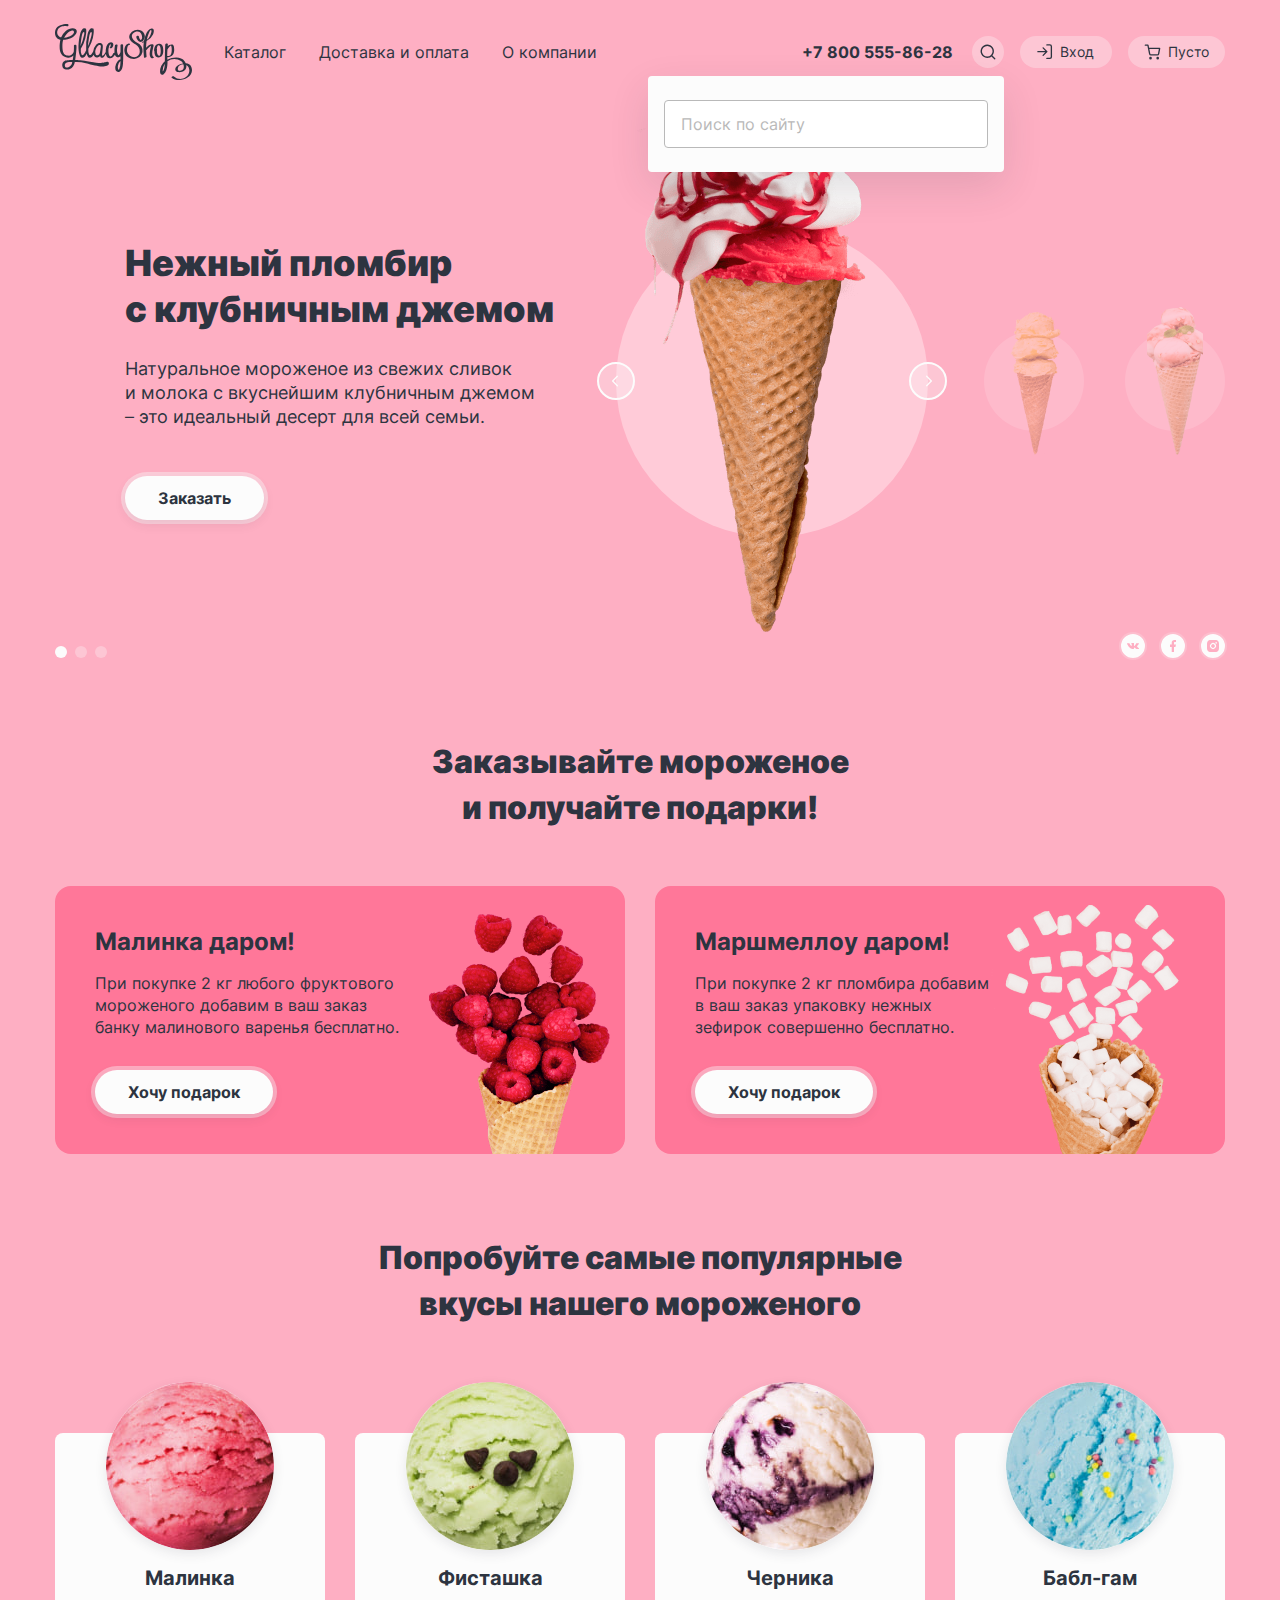
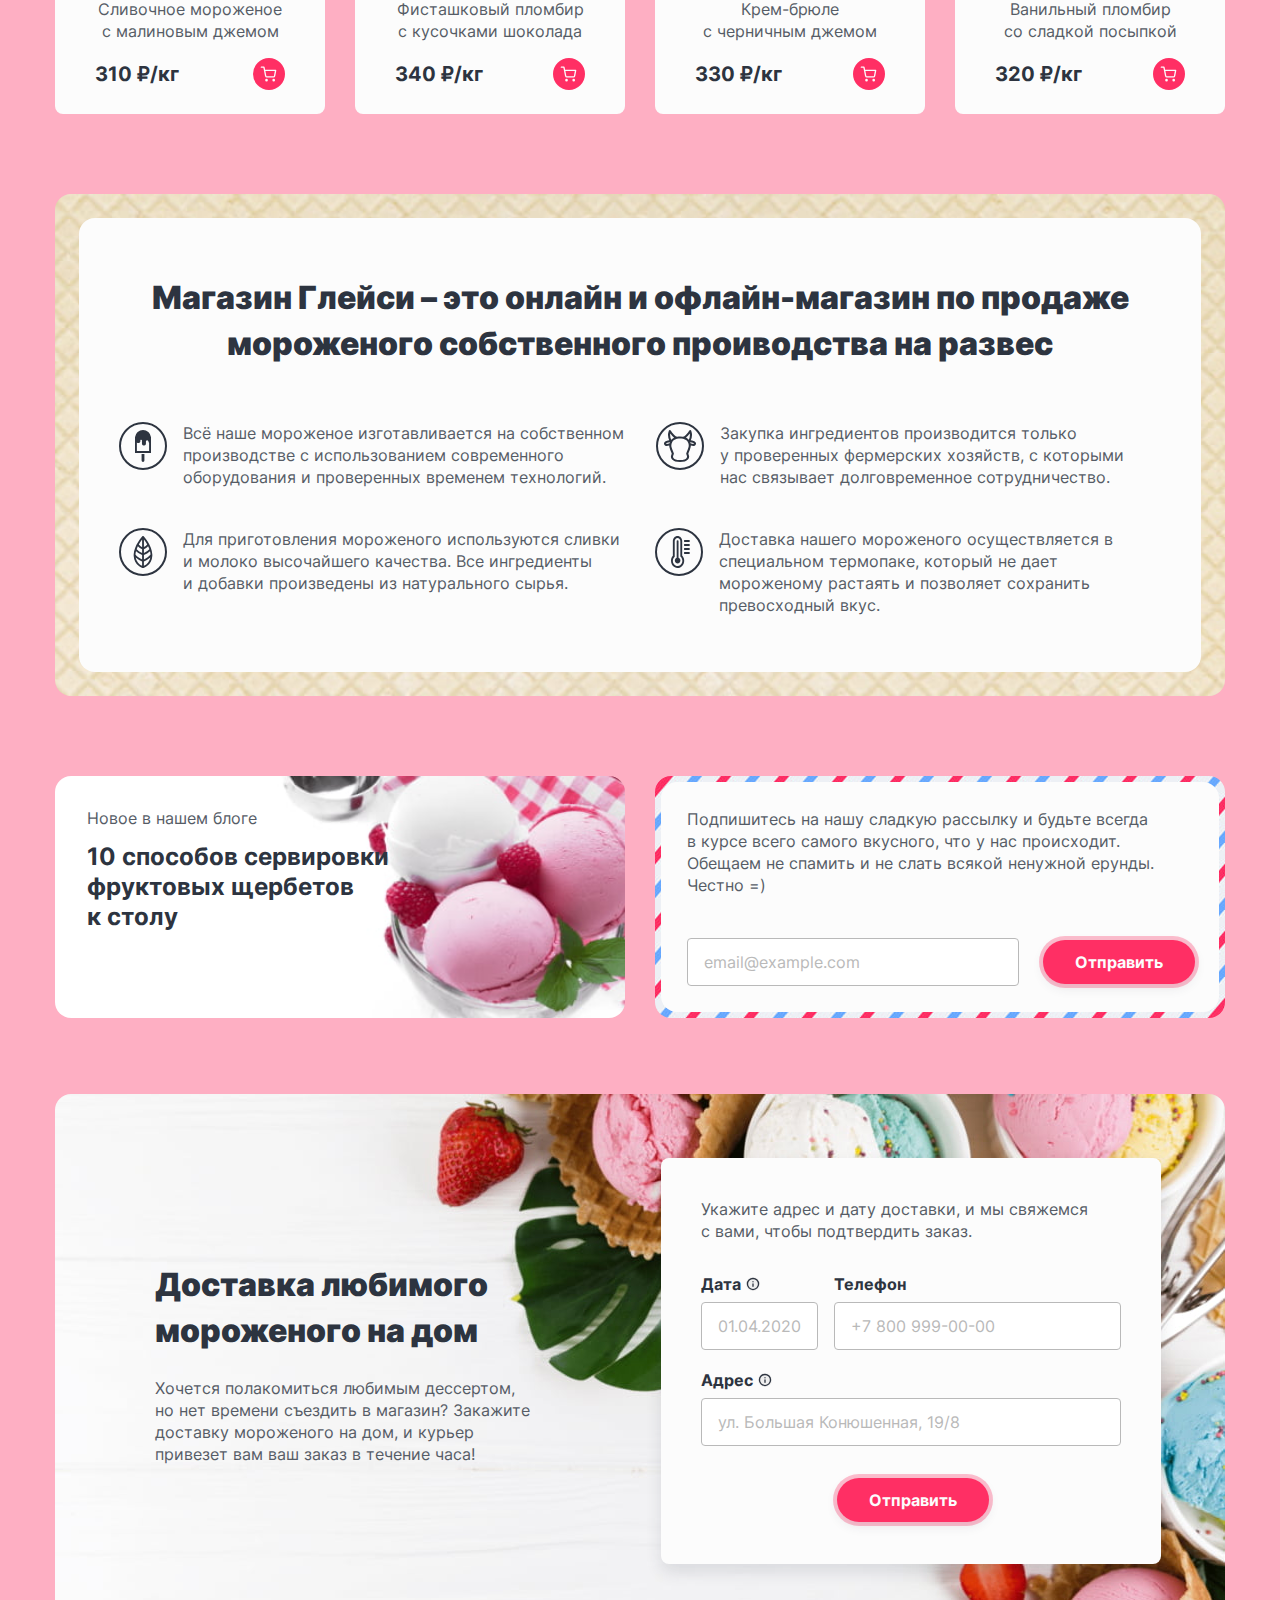
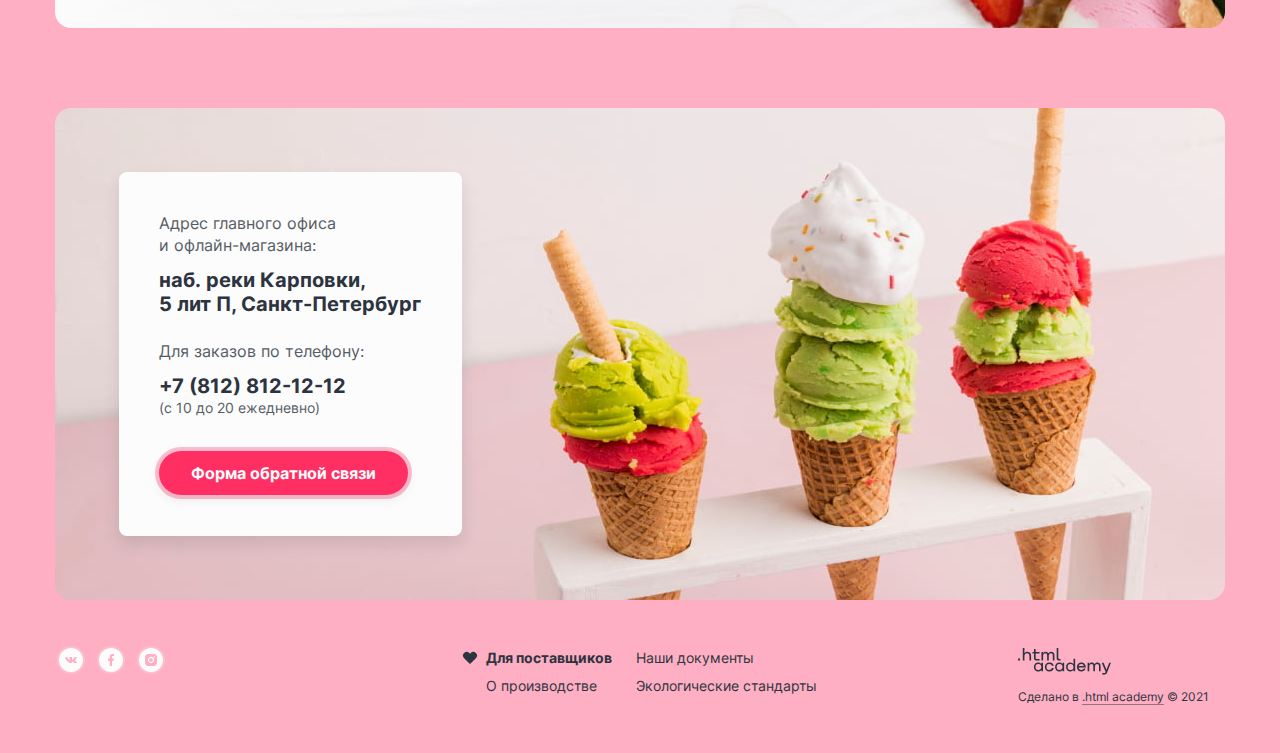
==== commit e9baaf5f: "Шлифовка" ====
--- a/index.html
+++ b/index.html
@@ -43,13 +43,13 @@
             <a class="menu-link" href="#">Доставка и оплата</a>
           </li>
           <li class="menu-item">
-            <a class="menu-link" href="#">Контакты</a>
+            <a class="menu-link" href="#">О компании</a>
           </li>
         </ul>
       </nav>
       <div class="user-menu">
         <a class="user-menu-item contact-phone" href="tel:+78005558628">+7 800 555-86-28</a>
-        <div class="user-menu-item">
+        <div class="user-menu-item user-menu-item-search">
           <a class="header-button header-button-search" href="#">
             <svg aria-hidden="true" focusable="false" width="18" height="18" xmlns="http://www.w3.org/2000/svg">
               <path fill-rule="evenodd" d="M2.91 8.25a5.33 5.33 0 1 1 10.67 0 5.33 5.33 0 0 1-10.67 0Zm9.56 5.16a6.67 6.67 0 1 1 .94-.94l2.8 2.8a.67.67 0 0 1-.94.95l-2.8-2.81Z" clip-rule="evenodd"/>
@@ -57,11 +57,11 @@
             <span class="visually-hidden">Открыть форму поиска</span>
           </a>
           <!--  Для отображения поповера используется класс "popover-visible" -->
-          <div class="popover search-popover">
+          <div class="popover search-popover  popover-visible">
             <form class="search-form" method="post" action="https://echo.htmlacademy.ru/">
               <div class="form-field search-input">
                 <label class="visually-hidden" for="search-field">Введите поисковый запрос</label>
-                <input class="form-field-input" type="search"id="search-field" name="search-querry" placeholder="Поиск по сайту" required>
+                <input class="form-field-input" type="search" id="search-field" name="search-querry" placeholder="Поиск по сайту" required>
                 <button class="button search-reset" type="reset">
                   <span class="visually-hidden">Очистить поле поиска</span>
                 </button>
@@ -70,7 +70,7 @@
             </form>
           </div>
         </div>
-        <div class="user-menu-item">
+        <div class="user-menu-item user-menu-item-login">
           <a class="header-button header-button-login" href="#">
             <svg class="header-icon-login" aria-hidden="true" focusable="false" width="18" height="18" xmlns="http://www.w3.org/2000/svg">
               <path d="M10.208 1.875c0-.368.299-.667.667-.667h3a2.167 2.167 0 0 1 2.167 2.167v10.5a2.167 2.167 0 0 1-2.167 2.167h-3a.667.667 0 0 1 0-1.334h3a.833.833 0 0 0 .833-.833v-10.5a.833.833 0 0 0-.833-.833h-3a.667.667 0 0 1-.667-.667ZM6.654 4.404c.26-.26.682-.26.942 0l3.746 3.745a.664.664 0 0 1 0 .952l-3.746 3.746a.667.667 0 0 1-.942-.943l2.612-2.612H1.875a.667.667 0 0 1 0-1.333h7.39l-2.61-2.613a.667.667 0 0 1 0-.943Z"/>
@@ -81,7 +81,7 @@
           <!--  Для отображения поповера используется класс "popover-visible" -->
           <div class="popover login-popover">
             <div class="login-inner">
-              <h2 class="login-title">Личный кабинет</h2>
+              <h3 class="login-title">Личный кабинет</h3>
               <form class="login-form" method="post" action="https://echo.htmlacademy.ru/">
                 <label class="form-field login-input">
                   <span class="visually-hidden">Введите электронную почту</span>
@@ -109,7 +109,7 @@
           </a>
           <!--  Для отображения поповера используется класс "popover-visible" -->
           <div class="popover cart-popover">
-            <h2 class="cart-popover-title cart-popover-title-empty">Ваша корзина пока пуста</h2>
+            <h3 class="cart-popover-title cart-popover-title-empty">Ваша корзина пока пуста</h3>
           </div>
         </div>
       </div>
@@ -212,18 +212,18 @@
           <article class="promo-card promo-card-rasberry">
             <h3 class="promo-card-title">Малинка даром!</h3>
             <div class="promo-card-text">
-              <p>При покупке 2 кг любого фруктового мороженого, добавим в ваш заказ банку малинового варенья бесплатно.</p>
+              <p>При покупке 2 кг любого фруктового мороженого добавим в ваш заказ банку малинового варенья бесплатно.</p>
             </div>
             <!-- Для недоступной кнопки используется класс "button-main-disabled" -->
             <!-- Для кнопки со спиннером используется класс "button-spinner" -->
-            <a class="button button-main button-main-spinner promo-card-button" href="#">Заказать</a>
+            <a class="button button-main button-main-spinner promo-card-button" href="#">Хочу подарок</a>
           </article>
           <article class="promo-card promo-card-marshmallow">
             <h3 class="promo-card-title">Маршмеллоу даром!</h3>
             <div class="promo-card-text">
-              <p>При покупке 2 кг пломбира, добавим в ваш заказ упаковку нежных зефирок совершенно бесплатно.</p>
-            </div>
-            <a class="button button-main promo-card-button" href="#">Заказать</a>
+              <p>При покупке 2 кг пломбира добавим в&nbsp;ваш заказ упаковку нежных<br>зефирок совершенно бесплатно.</p>
+            </div>
+            <a class="button button-main promo-card-button" href="#">Хочу подарок</a>
           </article>
         </div>
       </section>
@@ -307,10 +307,10 @@
       </section>
       <section class="about">
         <div class="about-inner">
-          <h2 class="section-title about-title">Магазин Глэйси – это онлайн и офлайн-магазин по продаже мороженого собственного проиводства на развес</h2>
+          <h2 class="section-title about-title">Магазин Глейси – это онлайн и офлайн-магазин по продаже мороженого собственного проиводства на развес</h2>
           <ul class="about-list">
-            <li class="about-item about-item-icecream">Все наше мороженое изгатавливается на собственном производстве, с использованием современного оборудования и&nbsp;проверенных временем технологий.</li>
-            <li class="about-item about-item-cow">Закупка ингредиентов производится только у&nbsp;проверенных фермерских хозяйств, с&nbsp;которыми нас связывает долговременное сотрудничество.</li>
+            <li class="about-item about-item-icecream">Всё наше мороженое изготавливается на собственном производстве с использованием современного оборудования и&nbsp;проверенных временем технологий.</li>
+            <li class="about-item about-item-cow">Закупка ингредиентов производится только у&nbsp;проверенных фермерских хозяйств, с&nbsp;которыми нас&nbsp;связывает долговременное сотрудничество.</li>
             <li class="about-item about-item-leaf">Для приготовления мороженого используются сливки и&nbsp;молоко высочайшего качества. Все ингредиенты и&nbsp;добавки произведены из&nbsp;натурального сырья.</li>
             <li class="about-item about-item-thermometer">Доставка нашего мороженого осуществляется в специальном термопаке, который не дает мороженому растаять и позволяет сохранить превосходный вкус.</li>
           </ul>
@@ -345,7 +345,7 @@
       <section class="delivery">
         <div class="delivery-content">
           <h2 class="section-title delivery-title">Доставка любимого мороженого на дом</h2>
-          <p class="delivery-description">Хочется полакомиться любимым дессертом, но нет времени съездить в магазин? Закажите доставку мороженого на дом и курьер привезет вам ваш заказ в течение часа!</p>
+          <p class="delivery-description">Хочется полакомиться любимым дессертом, но нет времени съездить в магазин? Закажите доставку мороженого на дом, и курьер привезет вам ваш заказ в течение часа!</p>
         </div>
         <div class="delivery-inner">
           <p class="delivery-description">Укажите адрес и&nbsp;дату доставки, и&nbsp;мы&nbsp;свяжемся с&nbsp;вами, чтобы подтвердить заказ.</p>
@@ -394,12 +394,12 @@
         <h2 class="visually-hidden">Контакты</h2>
         <div class="contacts-card">
           <dl class="contacts-information">
-            <dt>Адрес главного офиса и&nbsp;офлайн&#8209;магазина:</dt>
-            <dd>наб.&nbsp;Реки Карповки, 5&nbsp;лит&nbsp;П, Санкт-Петербург</dd>
+            <dt>Адрес главного офиса<br>и&nbsp;офлайн-магазина:</dt>
+            <dd>наб.&nbsp;реки Карповки, 5&nbsp;лит&nbsp;П, Санкт-Петербург</dd>
             <dt>Для заказов по телефону:</dt>
             <dd>
               <a class="contacts-phone-link" href="tel:+78128121212">+7&nbsp;(812)&nbsp;812-12-12</a>
-              <span class="contacts-phone-description"><br>(с&nbsp;10 до&nbsp;20 ежедневно)</span>
+              <span class="contacts-phone-description">(с&nbsp;10 до&nbsp;20 ежедневно)</span>
             </dd>
           </dl>
           <button class="button button-additional" type="button">Форма обратной связи</button>
--- a/styles/style.css
+++ b/styles/style.css
@@ -111,7 +111,7 @@
 
 .button-main {
   min-height: 44px;
-  padding: 12px 32px;
+  padding: 12px 33px;
   border-radius: 26px;
 
   color: #2d3440;
@@ -303,6 +303,7 @@
 
 .tooltip {
   position: relative;
+  top: 1px;
 }
 
 .tooltip-button {
@@ -378,7 +379,7 @@
 }
 
 .form-field-prompt {
-  margin-left: 4px;
+  margin-left: 5px;
 }
 
 .form-field-input {
@@ -389,6 +390,8 @@
   border-radius: 4px;
 
   font-family: inherit;
+  font-size: 16px;
+  line-height: 20px;
   font-weight: 400;
   color: #2d3440;
   cursor: pointer;
@@ -470,8 +473,8 @@
 .page-header {
   display: flex;
   justify-content: space-between;
-  padding-top: 24px;
-  padding-bottom: 24px;
+  padding-top: 23px;
+  padding-bottom: 23px;
 }
 
 .main-nav {
@@ -518,7 +521,7 @@
   position: relative;
 
   display: block;
-  padding: 8px 16px;
+  padding: 8px 17px 8px 16px;
   border-radius: 26px;
 
   color: #2d3440;
@@ -587,14 +590,14 @@
 .submenu-item-top {
   position: relative;
 
-  margin-bottom: 9px;
+  margin-bottom: 12px;
 }
 
 .submenu-item-top::after {
   content: "";
 
   position: absolute;
-  top: calc(100% + 4px);
+  top: calc(100% + 5px);
   right: 16px;
   left: 16px;
 
@@ -669,12 +672,25 @@
   padding: 10px 0;
 }
 
-.user-menu-item:not(:last-child) {
+.user-menu-item {
+  margin-right: 17px;
+}
+
+.user-menu-item:last-child {
+  margin-right: 0;
+}
+
+.user-menu-item-search {
+  margin-right: 16px;
+}
+
+.user-menu-item-login {
   margin-right: 16px;
 }
 
 .contact-phone {
   flex-shrink: 0;
+  margin-right: 19px;
 
   font-weight: 700;
   font-size: 16px;
@@ -750,7 +766,11 @@
   transform: translate(-50%, -50%);
 }
 
-.header-button-login,
+.header-button-login {
+  padding-left: 40px;
+  padding-right: 18px;
+}
+
 .header-button-cart {
   padding-left: 40px;
 }
@@ -794,13 +814,13 @@
 .login-popover {
   width: 420px;
   min-height: 110px;
-  padding: 48px 48px 52px;
+  padding: 49px 48px 52px;
 }
 
 .login-title {
   grid-column: 1 / -1;
   margin-top: 0;
-  margin-bottom: 32px;
+  margin-bottom: 31px;
 
   font-weight: bold;
   font-size: 24px;
@@ -823,6 +843,10 @@
   margin-bottom: 16px;
 }
 
+.login-links {
+  padding-top: 1px;
+}
+
 .login-link {
   position: relative;
 
@@ -859,11 +883,12 @@
   min-width: 288px;
   min-height: 156px;
   padding: 48px;
+  padding-top: 49px;
 }
 
 .cart-popover-title {
   margin-top: 0;
-  margin-bottom: 32px;
+  margin-bottom: 31px;
 
   font-size: 24px;
   line-height: 30px;
@@ -886,7 +911,7 @@
   margin: 0;
   margin-bottom: 32px;
   padding: 0;
-  padding-bottom: 32px;
+  padding-bottom: 31px;
   border-bottom: 1px solid #e7e7e7;
 
   list-style: none;
@@ -894,7 +919,7 @@
 
 .cart-item {
   display: grid;
-  grid-template-columns: 46px 148px 87px 16px;
+  grid-template-columns: 46px 149px 86px 16px;
   grid-template-rows: repeat(2, auto);
   gap: 4px 16px;
 }
@@ -939,6 +964,9 @@
   grid-column: 3 / 4;
   grid-row: 1 / -1;
   align-self: center;
+
+  font-size: 18px;
+  line-height: 22px;
 }
 
 .cart-item-remove {
@@ -985,7 +1013,7 @@
 
 .cart-popover-bottom {
   display: grid;
-  grid-template-columns: auto max-content;
+  grid-template-columns: 198px max-content;
   gap: 16px 32px;
   align-items: center;
   width: 100%;
@@ -1003,7 +1031,7 @@
   position: relative;
 
   min-height: 554px;
-  margin-bottom: 80px;
+  margin-bottom: 81px;
 
   color: #2d3440;
 }
@@ -1035,7 +1063,7 @@
 
 .slider-title {
   margin-top: 0;
-  margin-bottom: 24px;
+  margin-bottom: 25px;
 
   font-weight: 900;
   font-size: 36px;
@@ -1044,7 +1072,7 @@
 
 .slider-description {
   margin-top: 0;
-  margin-bottom: 48px;
+  margin-bottom: 47px;
 
   font-size: 18px;
   line-height: 24px;
@@ -1134,10 +1162,10 @@
 .slider-buttons {
   position: absolute;
   top: 0;
-  left: 540px;
+  left: 542px;
   bottom: 0;
 
-  width: 348px;
+  width: 346px;
 }
 
 .slider-button {
@@ -1355,10 +1383,12 @@
 }
 
 .promo {
-  margin-bottom: 80px;
+  margin-bottom: 81px;
 }
 
 .promo-title {
+  margin-bottom: 55px;
+
   text-align: center;
 }
 
@@ -1372,19 +1402,18 @@
   display: flex;
   flex-direction: column;
   align-items: flex-start;
-  padding: 40px 220px 40px 40px;
+  padding: 41px 210px 40px 40px;
   border-radius: 16px;
 
   color: #2d3440;
 
   background-color: #ff7799;
-  background-position: bottom right;
   background-repeat: no-repeat;
 }
 
 .promo-card-title {
   margin-top: 0;
-  margin-bottom: 16px;
+  margin-bottom: 15px;
 
   font-weight: 700;
   font-size: 24px;
@@ -1405,10 +1434,12 @@
 
 .promo-card-rasberry {
   background-image: url("../img/bg-promo-raspberry.png");
+  background-position: bottom right 15px;
 }
 
 .promo-card-marshmallow {
   background-image: url("../img/bg-promo-marshmallow.png");
+  background-position: bottom right 7px;
 }
 
 .product {
@@ -1416,6 +1447,8 @@
 }
 
 .product-title {
+  margin-bottom: 55px;
+
   text-align: center;
 }
 
@@ -1459,7 +1492,7 @@
   margin-bottom: 16px;
   border-radius: 50%;
   overflow: hidden;
-  filter: drop-shadow(0px 4px 12px rgba(45, 52, 64, 0.1));
+  box-shadow: 0px 4px 12px 0 rgba(45, 52, 64, 0.1);
   transition: all 0.125s ease-in-out;
 }
 
@@ -1596,13 +1629,13 @@
 
 .about-title {
   margin-top: 0;
-  margin-bottom: 56px;
+  margin-bottom: 55px;
 
   text-align: center;
 }
 
 .about-inner {
-  padding: 56px 40px;
+  padding: 57px 40px 56px;
   border-radius: inherit;
 
   background-color: #fcfcfc;
@@ -1624,6 +1657,10 @@
   padding-left: 64px;
 }
 
+.about-item-cow {
+  margin-left: 1px;
+}
+
 .about-item::before {
   content: "";
 
@@ -1657,7 +1694,7 @@
   display: grid;
   grid-template-columns: repeat(2, 1fr);
   gap: 30px;
-  margin-bottom: 80px;
+  margin-bottom: 76px;
 }
 
 .blog-news {
@@ -1673,14 +1710,14 @@
 
   background-color: #fcfcfc;
   background-image: url("../img/bg-blog.jpg");
-  background-position: center;
+  background-position: top right -4px;
   background-repeat: no-repeat;
   background-size: cover;
 }
 
 .news-card-title {
   margin-top: 0;
-  margin-bottom: 12px;
+  margin-bottom: 14px;
 
   font-weight: 400;
   font-size: 16px;
@@ -1707,7 +1744,7 @@
 
 .subscribe-inner {
   height: 100%;
-  padding: 26px;
+  padding: 26px 24px 26px 26px;
   border-radius: inherit;
 
   background-color: #fcfcfc;
@@ -1749,20 +1786,21 @@
 
 .delivery-content {
   width: 375px;
-  padding-top: 103px;
+  padding-top: 104px;
 }
 
 .delivery-inner {
   width: 500px;
-  padding: 40px;
+  padding: 40px 40px 42px;
   border-radius: 8px;
 
   background-color: #fcfcfc;
+  box-shadow: 0px 8px 16px rgba(45, 52, 64, 0.12);
 }
 
 .delivery-title {
   margin-top: 0;
-  margin-bottom: 24px;
+  margin-bottom: 23px;
 }
 
 .delivery-description {
@@ -1784,6 +1822,7 @@
 .delivery-submit {
   grid-column: 1 / -1;
   justify-self: center;
+  margin-left: 3px;
 }
 
 .contacts {
@@ -1802,15 +1841,16 @@
 
 .contacts-card {
   width: 343px;
-  padding: 40px;
+  padding: 40px 40px 41px;
   border-radius: 8px;
 
   background-color: #fcfcfc;
+  box-shadow: 0px 8px 16px rgba(45, 52, 64, 0.12);
 }
 
 .contacts-information {
   margin-top: 0;
-  margin-bottom: 32px;
+  margin-bottom: 33px;
 }
 
 .contacts-information dt {
@@ -1848,6 +1888,8 @@
 }
 
 .contacts-phone-description {
+  display: block;
+
   font-weight: 400;
   font-size: 14px;
   line-height: 20px;
@@ -1922,7 +1964,7 @@
 }
 
 .creator {
-  width: 195px;
+  width: 193px;
   margin-left: auto;
   margin-right: 14px;
 }
@@ -1933,7 +1975,7 @@
 
 .creator-logo {
   display: block;
-  margin-bottom: 14px;
+  margin-bottom: 9px;
 }
 
 .creator-logo:hover {
@@ -1963,7 +2005,7 @@
 
   position: absolute;
   right: 0;
-  bottom: 0;
+  bottom: -1px;
   left: 0;
 
   display: block;
@@ -1983,7 +2025,7 @@
 
 
 .main-header {
-  padding: 32px 0 40px;
+  padding: 32px 0 39px;
 }
 
 .breadcrumbs-list {
@@ -1991,7 +2033,7 @@
   justify-content: flex-start;
   width: 300px;
   margin: 0;
-  margin-bottom: 16px;
+  margin-bottom: 17px;
   padding: 0;
 
   list-style: none;
@@ -2000,7 +2042,7 @@
 .breadcrumbs-item {
   position: relative;
 
-  padding-right: 28px;
+  padding-right: 29px;
 
   line-height: 20px;
 }
@@ -2128,6 +2170,9 @@
   border: none;
 
   font-family: inherit;
+  font-size: 14px;
+  line-height: 20px;
+  color: #2d3440;
 
   background-image: url("../img/icons/icon-arrow-down.svg");
   background-size: 16px 16px;
@@ -2172,13 +2217,14 @@
 .range-input-line {
   position: absolute;
   top: 50%;
-  right: 16px;
-  left: 16px;
+  right: 12px;
+  left: 19px;
 
   height: 2px;
   border-radius: 2px;
 
   background-color: rgba(86, 92, 102, 0.3);
+  transform: translateY(-3px);
 }
 
 .range-input-fill {
@@ -2249,9 +2295,13 @@
   transform: translate(50%, -50%);
 }
 
-.filter-radio:not(:last-child),
-.filter-checkbox:not(:last-child) {
-  margin-right: 16px;
+.filter-fat .filter-group-inner {
+  padding-top: 3px;
+  padding-bottom: 5px;
+}
+
+.radio {
+  padding-top: 1px;
 }
 
 .radio-input {
@@ -2321,6 +2371,32 @@
   pointer-events: none;
 }
 
+.filter-radio:not(:last-child) {
+  margin-right: 17px;
+}
+
+.filter-checkbox {
+  margin-right: 17px;
+}
+
+.filter-checkbox:last-child {
+  margin-right: 0;
+}
+
+.filter-checkbox:nth-of-type(2) {
+  margin-right: 25px;
+}
+
+.filter-checkbox:nth-of-type(4) {
+  margin-right: 16px;
+}
+
+.filter-filler .filter-group-inner {
+  padding-top: 3px;
+  padding-bottom: 5px;
+  padding-right: 17px;
+}
+
 .checkbox-input {
   position: absolute;
   width: 1px;
@@ -2400,6 +2476,10 @@
 
 .catalog {
   margin-bottom: 81px;
+}
+
+.catalog-inner {
+  margin-bottom: 80px;
 }
 
 .catalog-list {
@@ -2429,6 +2509,20 @@
   list-style: none;
 }
 
+.pagination-item {
+  margin-right: 2px;
+}
+
+.pagination-start {
+  margin-right: 15px;
+
+  transform: rotate(180deg);
+}
+
+.pagination-end {
+  margin-left: 16px;
+}
+
 .pagination-link {
   display: block;
   min-width: 24px;
@@ -2491,16 +2585,6 @@
 
 .pagination-navigation:active {
   opacity: 0.3;
-}
-
-.pagination-navigation-start {
-  margin-right: 12px;
-
-  transform: rotate(180deg);
-}
-
-.pagination-navigation-end {
-  margin-left: 12px;
 }
 
 .pagination-navigation-disable {
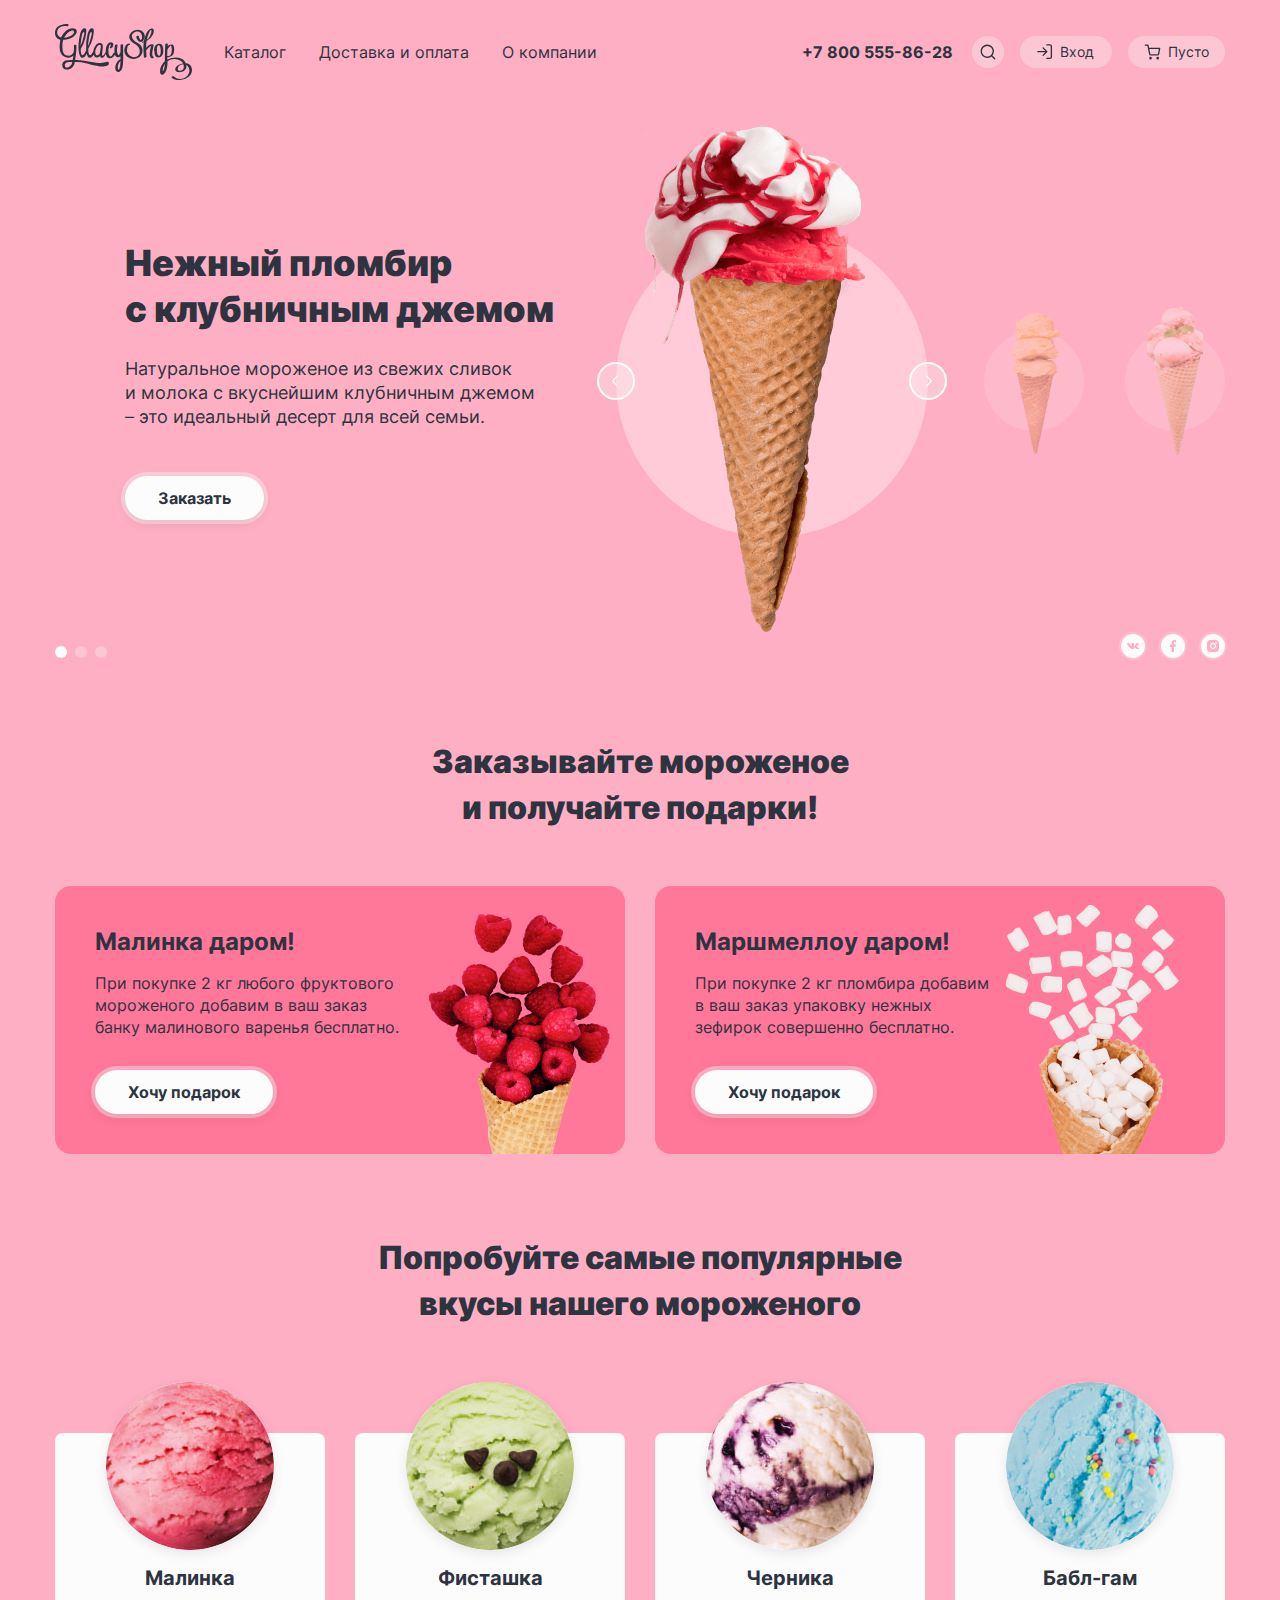
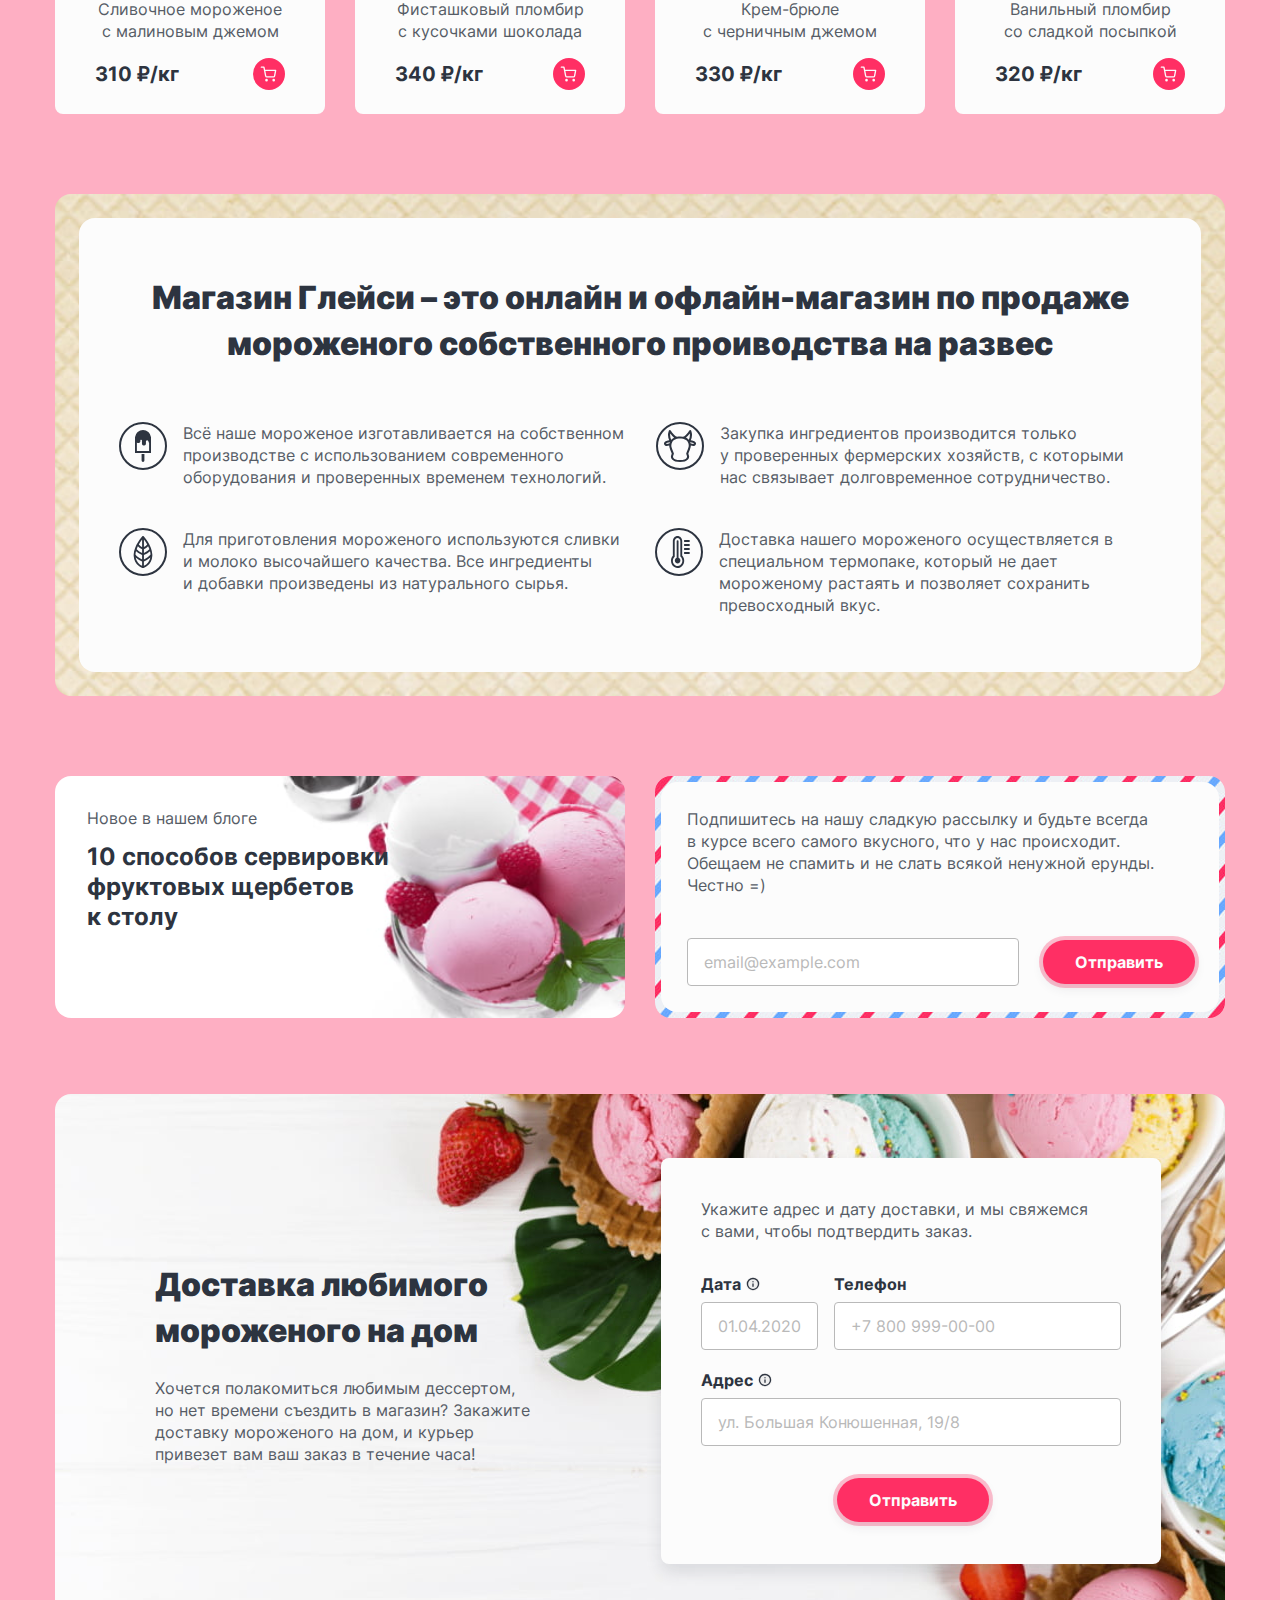
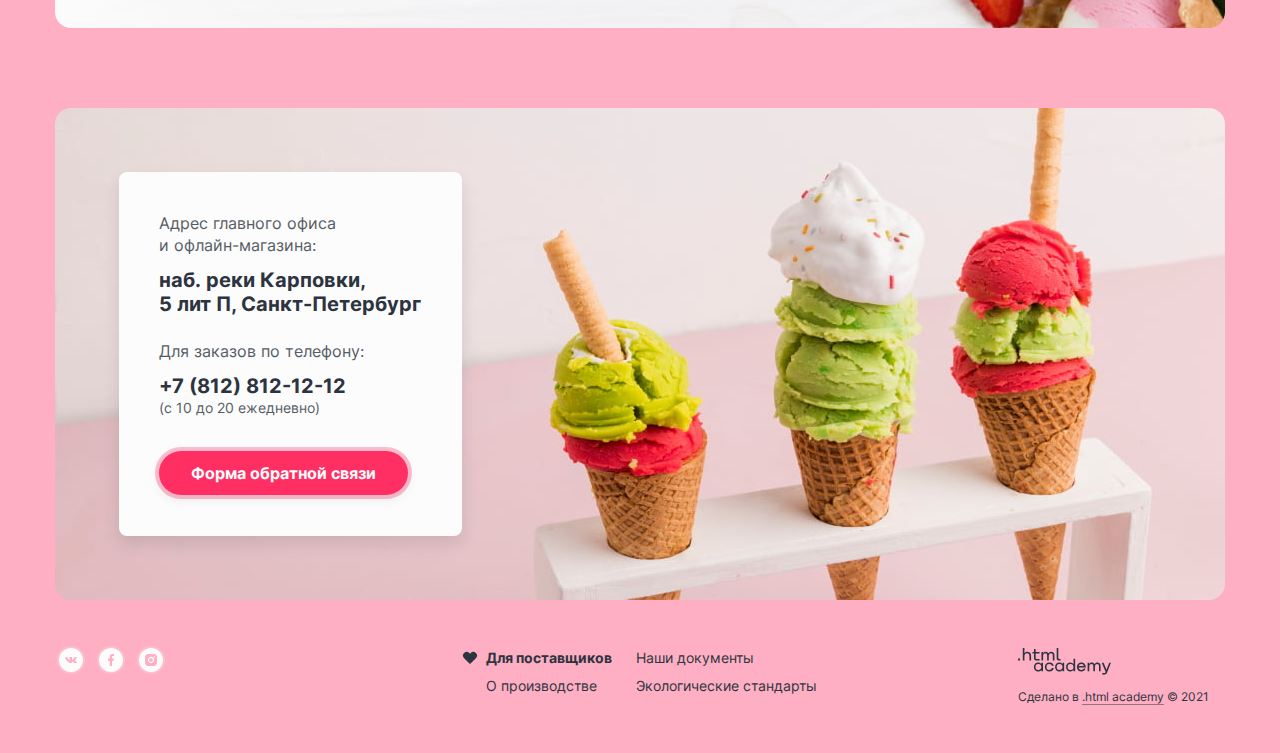
==== commit 24ad31b2: "Убирает поповер формы поиска на главной странице" ====
--- a/index.html
+++ b/index.html
@@ -57,7 +57,7 @@
             <span class="visually-hidden">Открыть форму поиска</span>
           </a>
           <!--  Для отображения поповера используется класс "popover-visible" -->
-          <div class="popover search-popover  popover-visible">
+          <div class="popover search-popover">
             <form class="search-form" method="post" action="https://echo.htmlacademy.ru/">
               <div class="form-field search-input">
                 <label class="visually-hidden" for="search-field">Введите поисковый запрос</label>
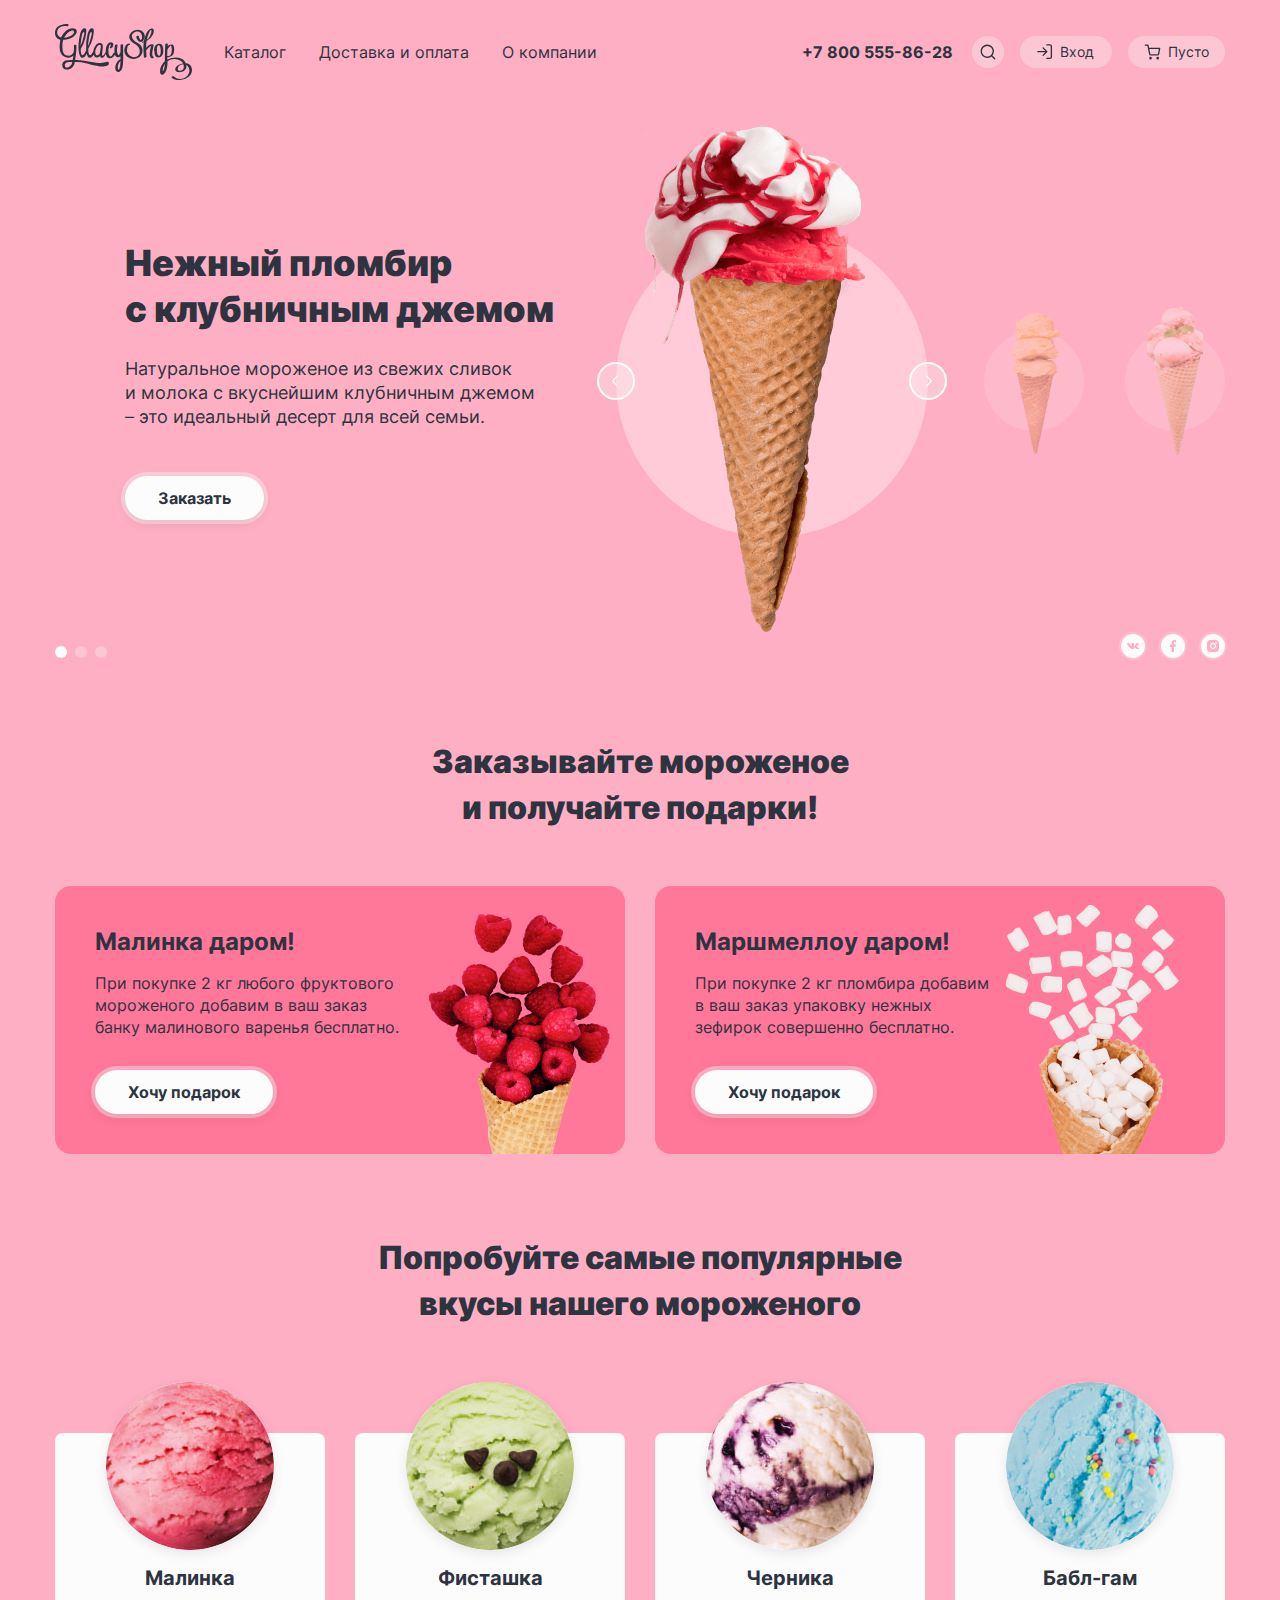
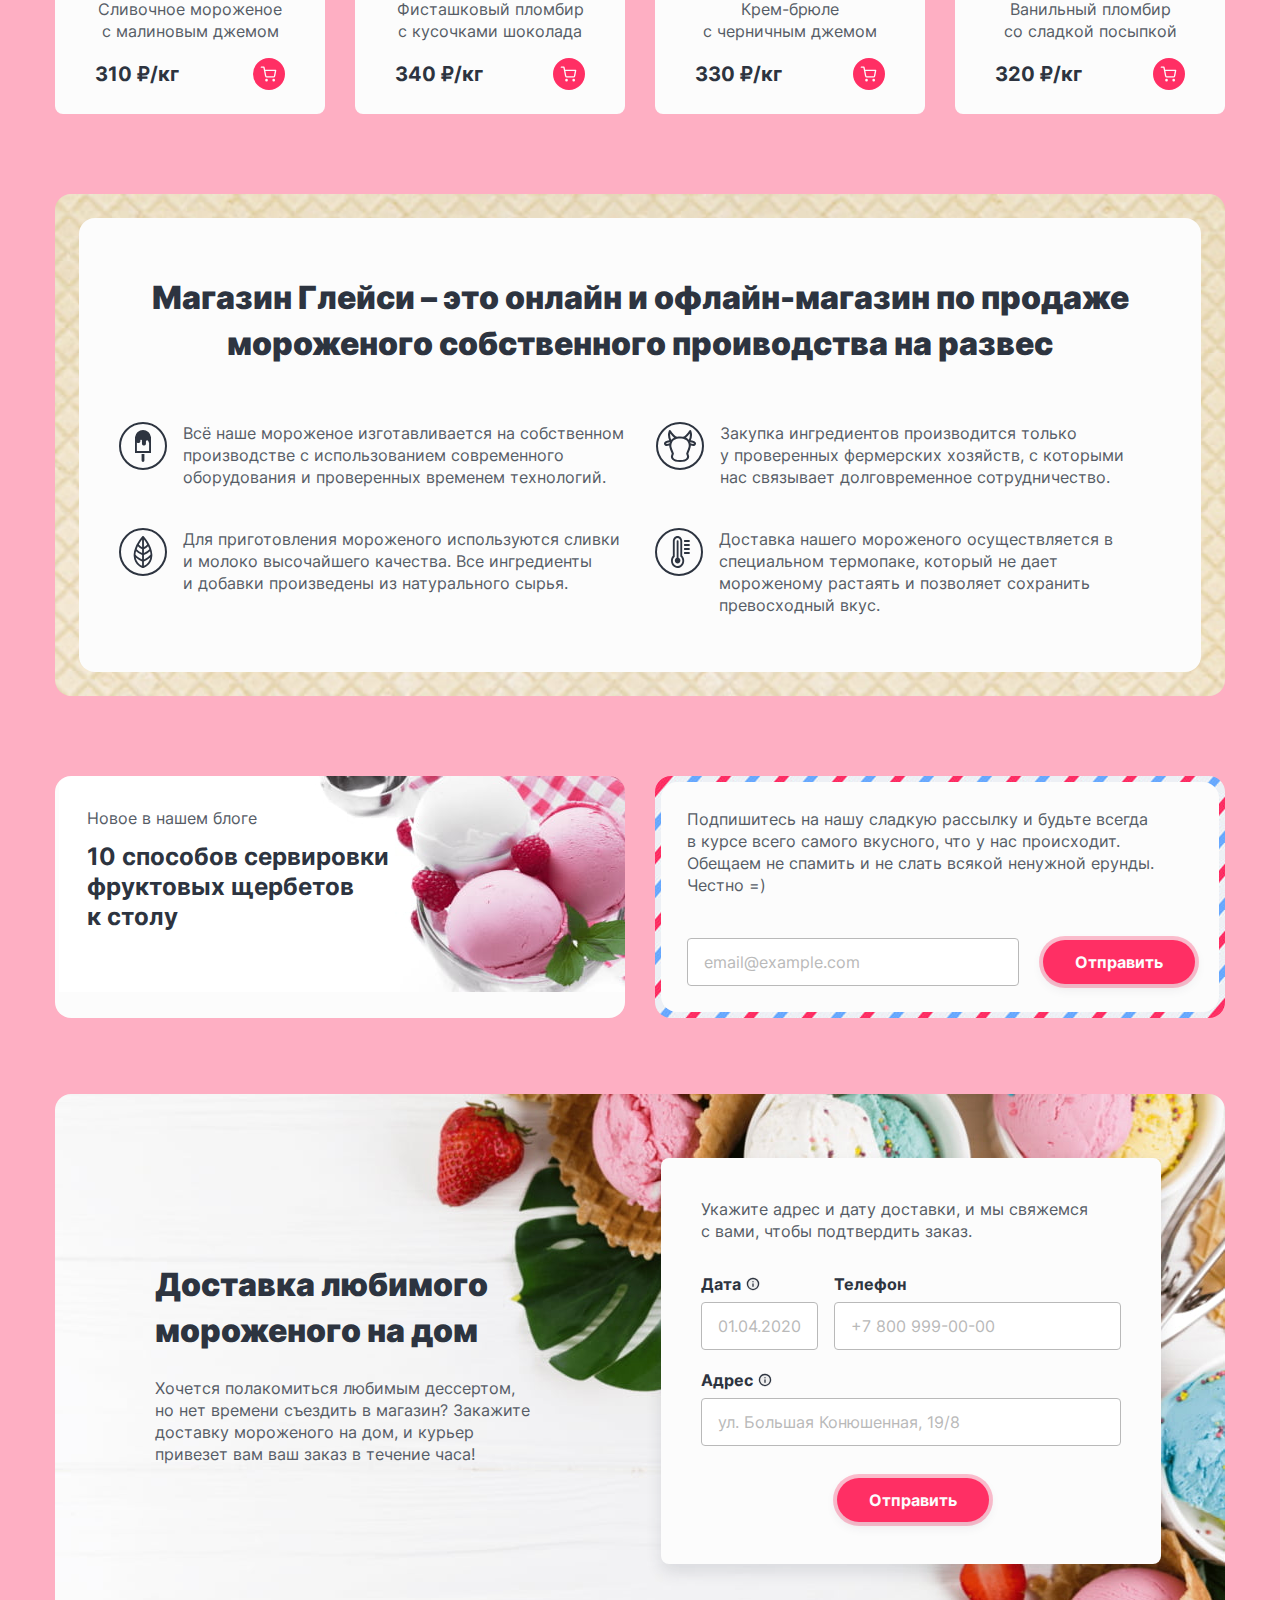
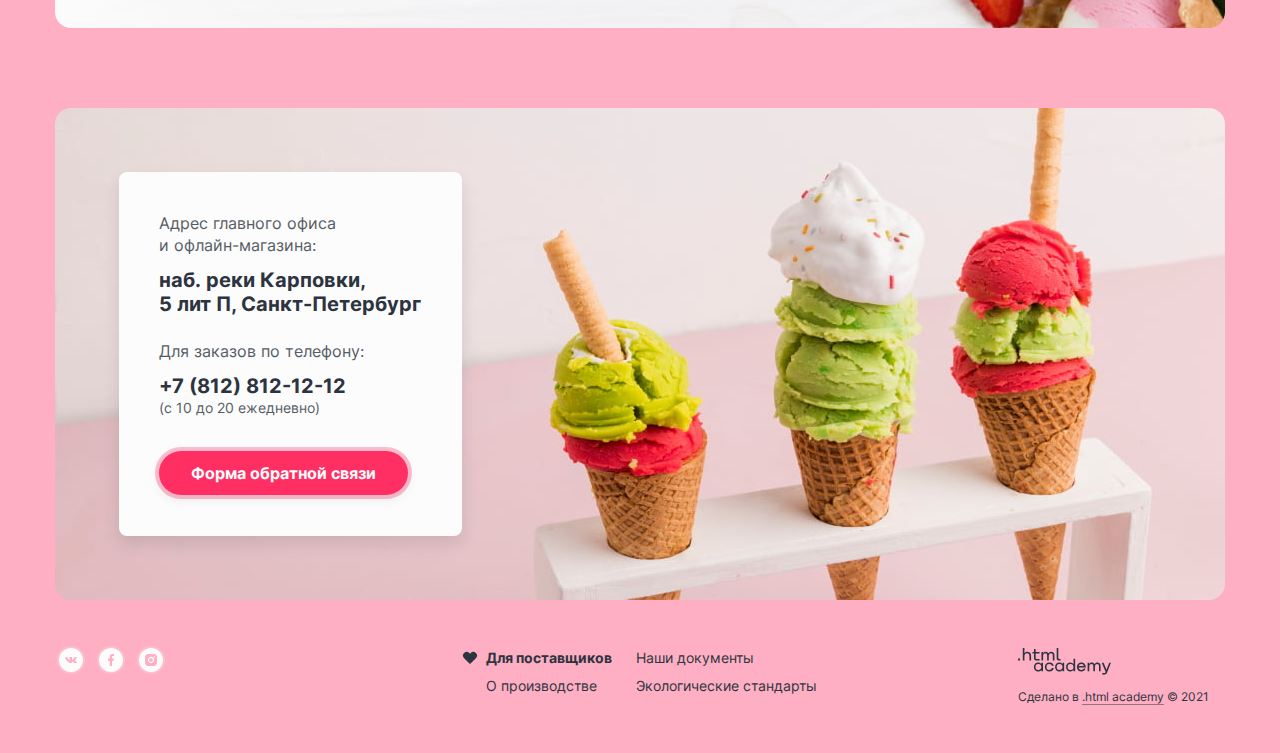
==== commit 257bee78: "Шлифовка" ====
--- a/index.html
+++ b/index.html
@@ -11,7 +11,7 @@
   <body class="page-body page-body-pink">
     <header class="page-header container">
       <nav class="main-nav">
-        <a class="logo">
+        <a class="logo" href="index.html" aria-current="page">
           <img src="img/logo-main.svg" width="137" height="56" alt="Логотип Глейси.">
         </a>
         <ul class="main-menu">
@@ -58,7 +58,7 @@
           </a>
           <!--  Для отображения поповера используется класс "popover-visible" -->
           <div class="popover search-popover">
-            <form class="search-form" method="post" action="https://echo.htmlacademy.ru/">
+            <form class="search-form" method="get" action="https://echo.htmlacademy.ru/">
               <div class="form-field search-input">
                 <label class="visually-hidden" for="search-field">Введите поисковый запрос</label>
                 <input class="form-field-input" type="search" id="search-field" name="search-querry" placeholder="Поиск по сайту" required>
@@ -80,24 +80,22 @@
           </a>
           <!--  Для отображения поповера используется класс "popover-visible" -->
           <div class="popover login-popover">
-            <div class="login-inner">
-              <h3 class="login-title">Личный кабинет</h3>
-              <form class="login-form" method="post" action="https://echo.htmlacademy.ru/">
-                <label class="form-field login-input">
-                  <span class="visually-hidden">Введите электронную почту</span>
-                  <input class="form-field-input" type="email" name="login-email" placeholder="example@example.com" required>
-                </label>
-                <label class="form-field login-input">
-                  <span class="visually-hidden">Введите пароль</span>
-                  <input class="form-field-input" type="password" name="login-password" placeholder="&#183; &#183; &#183; &#183; &#183;" required>
-                </label>
-                <button class="button button-additional" type="submit">Войти</button>
-                <div class="login-links">
-                  <a class="login-link" href="#">Забыли пароль?</a>
-                  <a class="login-link" href="#">Регистрация</a>
-                </div>
-              </form>
-            </div>
+            <h3 class="login-title">Личный кабинет</h3>
+            <form class="login-form" method="post" action="https://echo.htmlacademy.ru/">
+              <label class="form-field login-input">
+                <span class="visually-hidden">Введите электронную почту</span>
+                <input class="form-field-input" type="email" name="login-email" placeholder="example@example.com" required>
+              </label>
+              <label class="form-field login-input">
+                <span class="visually-hidden">Введите пароль</span>
+                <input class="form-field-input" type="password" name="login-password" placeholder="••••••" required>
+              </label>
+              <button class="button button-additional" type="submit">Войти</button>
+              <div class="login-links">
+                <a class="login-link" href="#">Забыли пароль?</a>
+                <a class="login-link" href="#">Регистрация</a>
+              </div>
+            </form>
           </div>
         </div>
         <div class="user-menu-item">
@@ -214,9 +212,9 @@
             <div class="promo-card-text">
               <p>При покупке 2 кг любого фруктового мороженого добавим в ваш заказ банку малинового варенья бесплатно.</p>
             </div>
-            <!-- Для недоступной кнопки используется класс "button-main-disabled" -->
+            <!-- Для недоступной кнопки используется класс "button-disabled" -->
             <!-- Для кнопки со спиннером используется класс "button-spinner" -->
-            <a class="button button-main button-main-spinner promo-card-button" href="#">Хочу подарок</a>
+            <a class="button button-main promo-card-button" href="#">Хочу подарок</a>
           </article>
           <article class="promo-card promo-card-marshmallow">
             <h3 class="promo-card-title">Маршмеллоу даром!</h3>
@@ -240,7 +238,7 @@
             <p class="product-card-text">Сливочное мороженое с&nbsp;малиновым джемом</p>
             <div class="product-card-action">
               <b class="product-card-price">310 ₽/кг</b>
-              <!-- Для недоступной кнопки используется класс "button-cart-disabled" -->
+              <!-- Для недоступной кнопки используется класс "button-disabled" -->
               <a class="button-cart" href="#">
                 <svg class="button-cart-icon" aria-hidden="true" focusable="false" width="18" height="18" xmlns="http://www.w3.org/2000/svg">
                   <path d="M1.312 1.49a.667.667 0 0 0 0 1.333h2.061l.54 2.696a.659.659 0 0 0 .011.056l1.089 5.44a1.97 1.97 0 0 0 1.963 1.586h6.325a1.97 1.97 0 0 0 1.963-1.587l.001-.005 1.043-5.469a.667.667 0 0 0-.655-.791H5.12l-.545-2.724a.667.667 0 0 0-.654-.535H1.312Zm5.009 9.264-.935-4.672h9.462l-.892 4.675a.637.637 0 0 1-.636.51H6.957a.637.637 0 0 1-.637-.512v-.001Zm-1.11 4.44a1.318 1.318 0 1 1 2.635 0 1.318 1.318 0 0 1-2.636 0Zm7.17 0a1.318 1.318 0 1 1 2.635 0 1.318 1.318 0 0 1-2.636 0Z"/>
@@ -290,7 +288,7 @@
               <img src="img/catalog/icecream-bubblegum.jpg" width="168" height="168" alt="">
             </a>
             <h3 class="product-card-title">
-              <a href="">Бабл-гам</a>
+              <a href="#">Бабл-гам</a>
             </h3>
             <p class="product-card-text">Ванильный пломбир со&nbsp;сладкой посыпкой</p>
             <div class="product-card-action">
@@ -335,7 +333,7 @@
                 <!-- Для отображения недоступного поля используется атрибут "disabled" -->
                 <input class="form-field-input" type="email" name="subscribe-email" placeholder="email@example.com" required>
               </label>
-            <!-- Для недоступной кнопки используется класс "button-additional-disabled" -->
+            <!-- Для недоступной кнопки используется класс "button-disabled" -->
             <!-- Для кнопки со спиннером используется класс "button-spinner" -->
             <button class="button button-additional subscribe-submit" type="submit">Отправить</button>
             </form>
@@ -360,7 +358,9 @@
                     </svg>
                     <span class="visually-hidden">Посмотреть дополнительную информацию</span>
                   </button>
-                  <p class="tooltip-text">Введите дату в формате ДД.ММ.ГГГГ</p>
+                  <div class="tooltip-body">
+                    <p class="tooltip-text">Введите дату в формате ДД.ММ.ГГГГ</p>
+                  </div>
                 </div>
               </div>
               <input class="form-field-input" type="text" id="delivery-date" name="delivery-date" placeholder="01.04.2020" required>
@@ -381,7 +381,9 @@
                     </svg>
                     <span class="visually-hidden">Посмотреть дополнительную информацию</span>
                   </button>
-                  <p class="tooltip-text">Введите название улицы, дома и&nbsp;квартиры</p>
+                  <div class="tooltip-body">
+                    <p class="tooltip-text">Введите название улицы, дома и&nbsp;квартиры</p>
+                  </div>
                 </div>
               </div>
               <input class="form-field-input" type="text" id="delivery-address" name="delivery-address" placeholder="ул. Большая Конюшенная, 19/8" required>
@@ -443,6 +445,9 @@
     <!-- Для скрытия формы применяется класс "popup-hidden" -->
     <div class="popup popup-hidden">
       <div class="popup-inner">
+        <button class="button popup-close" type="button">
+          <span class="visually-hidden">Закрыть всплывающее окно</span>
+        </button>
         <div class="popup-content feedback">
           <h3 class="feedback-title">Мы обязательно ответим вам!</h3>
           <form class="feedback-form" method="post" action="https://echo.htmlacademy.ru/">
@@ -461,9 +466,6 @@
             <button class="button button-additional feedback-submit" type="submit">Отправить</button>
           </form>
         </div>
-        <button class="button popup-close" type="button">
-          <span class="visually-hidden">Закрыть всплывающее окно</span>
-        </button>
       </div>
     </div>
   </body>
--- a/styles/style.css
+++ b/styles/style.css
@@ -29,6 +29,9 @@
 html ::before,
 html ::after {
   box-sizing: inherit;
+
+  word-wrap: break-word;
+  overflow-wrap: break-word;
 }
 
 img {
@@ -65,6 +68,9 @@
   font-size: 16px;
   line-height: 22px;
   color: #565c66;
+
+  /* word-wrap: break-word; */
+  /* overflow-wrap: break-word; */
 }
 
 .page-body-pink {
@@ -84,6 +90,8 @@
 }
 
 .button {
+  max-width: 100%;
+
   border: none;
 
   font-family: inherit;
@@ -144,7 +152,7 @@
   box-shadow: 0 4px 12px rgba(45, 52, 64, 0.1), 0 0 0 2px #fcfcfc;
 }
 
-.button-main-disabled,
+.button-main.button-disabled,
 .button-main:disabled {
   color: #b9b9b9;
 
@@ -192,7 +200,7 @@
   box-shadow: 0 4px 12px rgba(45, 52, 64, 0.1), 0 0 0 2px #ff2f64;
 }
 
-.button-additional-disabled,
+.button-additional.button-disabled,
 .button-additional:disabled {
   color: #b9b9b9;
 
@@ -274,8 +282,8 @@
   box-shadow: 0 0 0 2px #fcfcfc;
 }
 
-.button-transparent:disabled,
-.button-transparent-disabled {
+.button-transparent.button-disabled,
+.button-transparent:disabled {
   background-color: rgba(252, 252, 252, 0.3);
   box-shadow: 0 0 0 2px #fcfcfc;
   opacity: 0.4;
@@ -294,16 +302,23 @@
   display: flex;
   justify-content: flex-start;
   align-items: center;
+  flex-wrap: wrap;
   width: auto;
   margin-bottom: 8px;
 
   font-weight: 700;
   color: #2d3440;
+}
+
+.form-field-label {
+  max-width: 100%;
 }
 
 .tooltip {
   position: relative;
   top: 1px;
+
+  flex-shrink: 0;
 }
 
 .tooltip-button {
@@ -321,7 +336,7 @@
   fill: currentColor;
 }
 
-.tooltip-text {
+.tooltip-body {
   position: absolute;
   top: -9px;
   left: calc(100% + 8px);
@@ -329,28 +344,31 @@
   display: none;
   width: 162px;
   min-height: 36px;
-  margin: 0;
   padding: 10px 8px;
   border-radius: 1px;
+
+  background-color: #fcfcfc;
+  box-shadow: 0px 4px 8px rgba(194, 194, 194, 0.2), inset 0 0 0 1px #b9b9b9;
+}
+
+.tooltip-text {
+  margin: 0;
 
   font-weight: 400;
   font-size: 12px;
   line-height: 16px;
   color: #565c66;
-
-  background-color: #fcfcfc;
-  box-shadow: 0px 4px 8px rgba(194, 194, 194, 0.2), inset 0 0 0 1px #b9b9b9;
-}
-
-.tooltip-text::before,
-.tooltip-text::after {
+}
+
+.tooltip-body::before,
+.tooltip-body::after {
   content: "";
 
   position: absolute;
   z-index: 1;
 }
 
-.tooltip-text::before {
+.tooltip-body::before {
   top: 11px;
   left: -6.5px;
 
@@ -362,7 +380,7 @@
   border-left: 0 solid transparent;
 }
 
-.tooltip-text::after {
+.tooltip-body::after {
   top: 12px;
   left: -5px;
 
@@ -374,7 +392,7 @@
   border-left: 0 solid transparent;
 }
 
-.tooltip-button:hover + .tooltip-text {
+.tooltip-button:hover + .tooltip-body {
   display: block;
 }
 
@@ -400,6 +418,7 @@
 
 .form-field-input::placeholder {
   color: #b9b9b9;
+  opacity: 1;
 }
 
 .form-field-input:hover {
@@ -493,18 +512,24 @@
   margin-right: 16px;
 }
 
-.logo[href]:hover {
+.logo:hover {
   opacity: 0.6;
 }
 
-.logo[href]:active {
+.logo:active {
   opacity: 0.3;
+}
+
+.logo[aria-current="page"] {
+  pointer-events: none;
 }
 
 .main-menu {
   display: flex;
   justify-content: flex-start;
   flex-wrap: wrap;
+  max-width: 500px;
+
   padding: 0;
   margin: 0;
 
@@ -514,6 +539,7 @@
 .menu-item {
   position: relative;
 
+  max-width: 100%;
   padding: 10px 0;
 }
 
@@ -521,6 +547,7 @@
   position: relative;
 
   display: block;
+  width: 100%;
   padding: 8px 17px 8px 16px;
   border-radius: 26px;
 
@@ -610,6 +637,7 @@
   position: relative;
 
   display: block;
+  width: 100%;
   padding: 6px 16px;
 
   font-size: 14px;
@@ -662,8 +690,9 @@
   display: flex;
   justify-content: flex-end;
   align-items: center;
+  flex-wrap: wrap;
   flex-shrink: 0;
-  width: 450px;
+  max-width: 500px;
 }
 
 .user-menu-item {
@@ -673,6 +702,7 @@
 }
 
 .user-menu-item {
+  max-width: 100%;
   margin-right: 17px;
 }
 
@@ -830,7 +860,7 @@
 
 .login-form {
   display: grid;
-  grid-template-columns: 113px 1fr;
+  grid-template-columns: 113px 188px;
   gap: 16px 23px;
 }
 
@@ -850,6 +880,9 @@
 .login-link {
   position: relative;
 
+  display: block;
+  width: 100%;
+
   font-size: 14px;
   line-height: 20px;
 
@@ -881,12 +914,14 @@
 
 .cart-popover {
   min-width: 288px;
+  max-width: 441px;
   min-height: 156px;
   padding: 48px;
   padding-top: 49px;
 }
 
 .cart-popover-title {
+  width: 100%;
   margin-top: 0;
   margin-bottom: 31px;
 
@@ -1062,6 +1097,7 @@
 }
 
 .slider-title {
+  width: 100%;
   margin-top: 0;
   margin-bottom: 25px;
 
@@ -1071,6 +1107,7 @@
 }
 
 .slider-description {
+  width: 100%;
   margin-top: 0;
   margin-bottom: 47px;
 
@@ -1223,7 +1260,13 @@
   }
 }
 
-.slider-button:active {
+.slider-button:focus:hover {
+  color: #2d3440;
+  background-color: #fcfcfc;
+}
+
+.slider-button:active,
+.slider-button:active:hover {
   border-color: #fcfcfc;
   color: #fcfcfc;
   background-color: rgba(252, 252, 252, 0.3);
@@ -1301,6 +1344,10 @@
   list-style: none;
 }
 
+.social-item {
+  margin-bottom: 16px;
+}
+
 .social-item:not(:last-child) {
   margin-right: 16px;
 }
@@ -1365,7 +1412,7 @@
 .slider-social {
   position: absolute;
   right: 0;
-  bottom: 0;
+  bottom: -16px;
 }
 
 .slider-social .social-list {
@@ -1394,7 +1441,7 @@
 
 .promo-row {
   display: grid;
-  grid-template-columns: 1fr 1fr;
+  grid-template-columns: 570px 570px;
   gap: 30px;
 }
 
@@ -1412,6 +1459,7 @@
 }
 
 .promo-card-title {
+  width: 100%;
   margin-top: 0;
   margin-bottom: 15px;
 
@@ -1421,10 +1469,16 @@
 }
 
 .promo-card-text {
+  width: 100%;
   margin-bottom: 32px;
 }
 
 .promo-card-text p {
+  margin-top: 0;
+  margin-top: 10px;
+}
+
+.promo-card-text p:last-child {
   margin: 0;
 }
 
@@ -1447,14 +1501,19 @@
 }
 
 .product-title {
+  width: 100%;
   margin-bottom: 55px;
 
   text-align: center;
+}
+
+.product-title a {
+  word-wrap: break-word;
 }
 
 .product-list {
   display: grid;
-  grid-template-columns: repeat(4, 1fr);
+  grid-template-columns: repeat(4, 270px);
   gap: 40px 30px;
 }
 
@@ -1464,6 +1523,7 @@
   display: flex;
   flex-direction: column;
   align-items: center;
+  width: 100%;
   padding: 0 40px 24px;
 
   text-align: center;
@@ -1497,14 +1557,15 @@
 }
 
 .product-card-image-link:hover {
-  filter: drop-shadow(0px 4px 12px rgba(45, 52, 64, 0.7));
+  opacity: 0.6;
 }
 
 .product-card-image-link:active {
-  filter: drop-shadow(0px 4px 12px rgba(45, 52, 64, 0.2));
+  opacity: 0.3;
 }
 
 .product-card-title {
+  width: 100%;
   margin-top: 0;
   margin-bottom: 8px;
 
@@ -1528,6 +1589,7 @@
 }
 
 .product-card-text {
+  width: 100%;
   margin-top: 0;
   margin-bottom: 16px;
 }
@@ -1541,6 +1603,9 @@
 }
 
 .product-card-price {
+  max-width: 135px;
+  margin-right: 15px;
+
   font-size: 20px;
   line-height: 24px;
   text-align: left;
@@ -1608,7 +1673,7 @@
   opacity: 0.6;
 }
 
-.button-cart-disabled {
+.button-cart.button-disabled {
   background-color: #b9b9b9;
   color: #e5e5e5;
   border-color: #b9b9b9;
@@ -1643,7 +1708,7 @@
 
 .about-list {
   display: grid;
-  grid-template-columns: 1fr 1fr;
+  grid-template-columns: 506px 506px;
   gap: 40px 30px;
   margin: 0;
   padding: 0;
@@ -1692,7 +1757,7 @@
 
 .section-row {
   display: grid;
-  grid-template-columns: repeat(2, 1fr);
+  grid-template-columns: repeat(2, 570px);
   gap: 30px;
   margin-bottom: 76px;
 }
@@ -1712,7 +1777,7 @@
   background-image: url("../img/bg-blog.jpg");
   background-position: top right -4px;
   background-repeat: no-repeat;
-  background-size: cover;
+  background-size: auto;
 }
 
 .news-card-title {
@@ -1743,6 +1808,8 @@
 }
 
 .subscribe-inner {
+  display: flex;
+  flex-direction: column;
   height: 100%;
   padding: 26px 24px 26px 26px;
   border-radius: inherit;
@@ -1759,6 +1826,7 @@
   display: flex;
   justify-content: flex-start;
   align-items: center;
+  margin-top: auto;
 }
 
 .subscribe-input {
@@ -1779,9 +1847,9 @@
   border-radius: 16px;
 
   background-image: url("../img/bg-delivery.jpg");
-  background-position: center center;
+  background-position: top right;
   background-repeat: no-repeat;
-  background-size: cover;
+  background-size: auto;
 }
 
 .delivery-content {
@@ -1917,9 +1985,9 @@
 
 .footer-links {
   display: grid;
-  grid-template-columns: repeat(2, max-content);
+  grid-template-columns: 150px 206px;
   gap: 8px 0;
-  width: 360px;
+  width: 356px;
 }
 
 .footer-link {
@@ -1975,7 +2043,9 @@
 
 .creator-logo {
   display: block;
-  margin-bottom: 9px;
+  width: 93px;
+  height: 27px;
+  margin-bottom: 14px;
 }
 
 .creator-logo:hover {
@@ -2031,9 +2101,9 @@
 .breadcrumbs-list {
   display: flex;
   justify-content: flex-start;
-  width: 300px;
+  flex-wrap: wrap;
+  max-width: 100%;
   margin: 0;
-  margin-bottom: 17px;
   padding: 0;
 
   list-style: none;
@@ -2042,6 +2112,8 @@
 .breadcrumbs-item {
   position: relative;
 
+  max-width: 100%;
+  margin-bottom: 17px;
   padding-right: 29px;
 
   line-height: 20px;
@@ -2124,7 +2196,7 @@
   display: flex;
   flex-wrap: wrap;
   align-items: flex-start;
-
+  width: 100%;
   margin-bottom: 32px;
 }
 
@@ -2133,6 +2205,7 @@
 }
 
 .filter-group {
+  max-width: 100%;
   margin-left: 0;
   margin-right: 24px;
   margin-bottom: 16px;
@@ -2141,15 +2214,24 @@
 }
 
 .filter-group-caption {
-  display: block;
+  position: relative;
+
+  display: block;
+  max-width: 100%;
   margin-bottom: 8px;
   padding-left: 16px;
   padding-right: 0;
-}
-
-.filter-group-caption,
+
+  font-size: 14px;
+  line-height: 20px;
+  color: #2d3440;
+}
+
 .radio-label,
 .checkbox-label {
+  display: block;
+  max-width: 100%;
+
   font-size: 14px;
   line-height: 20px;
   color: #2d3440;
@@ -2157,7 +2239,9 @@
 
 .filter-group-inner {
   display: flex;
+  flex-wrap: wrap;
   align-items: center;
+  max-width: 100%;
   min-height: 36px;
   padding: 7px 16px;
   border-radius: 20px;
@@ -2301,6 +2385,7 @@
 }
 
 .radio {
+  max-width: 100%;
   padding-top: 1px;
 }
 
@@ -2318,6 +2403,7 @@
 .radio-label {
   position: relative;
 
+  max-width: 100%;
   padding-left: 24px;
 }
 
@@ -2376,6 +2462,7 @@
 }
 
 .filter-checkbox {
+  max-width: 100%;
   margin-right: 17px;
 }
 
@@ -2466,7 +2553,7 @@
 
 .filter-submit {
   min-width: 187px;
-  height: 36px;
+  min-height: 36px;
   margin-bottom: 16px;
   padding: 8px 32px;
   align-self: flex-end;
@@ -2488,21 +2575,25 @@
 
 .catalog-actions {
   display: grid;
-  grid-template-columns: 1fr max-content 1fr;
+  grid-template-columns: 400px 330px 400px;
   align-items: center;
+  gap: 20px;
 }
 
 .catalog-show-more {
   grid-column: 2 / 3;
   justify-self: center;
+  max-width: 100%;
 }
 
 .pagination {
+  grid-column: 3 / -1;
+  justify-self: end;
   display: flex;
   justify-content: flex-end;
   align-items: center;
   flex-wrap: wrap;
-  grid-column: 3 / -1;
+  width: 100%;
   margin: 0;
   padding: 0;
 
@@ -2510,6 +2601,7 @@
 }
 
 .pagination-item {
+  max-width: 100%;
   margin-right: 2px;
 }
 
@@ -2526,7 +2618,7 @@
 .pagination-link {
   display: block;
   min-width: 24px;
-  height: 24px;
+  min-height: 24px;
   padding: 4px 5px;
   border-radius: 12px;
 
@@ -2587,7 +2679,7 @@
   opacity: 0.3;
 }
 
-.pagination-navigation-disable {
+.pagination-navigation[aria-disabled="true"] {
   opacity: 0.2;
   pointer-events: none;
 }
